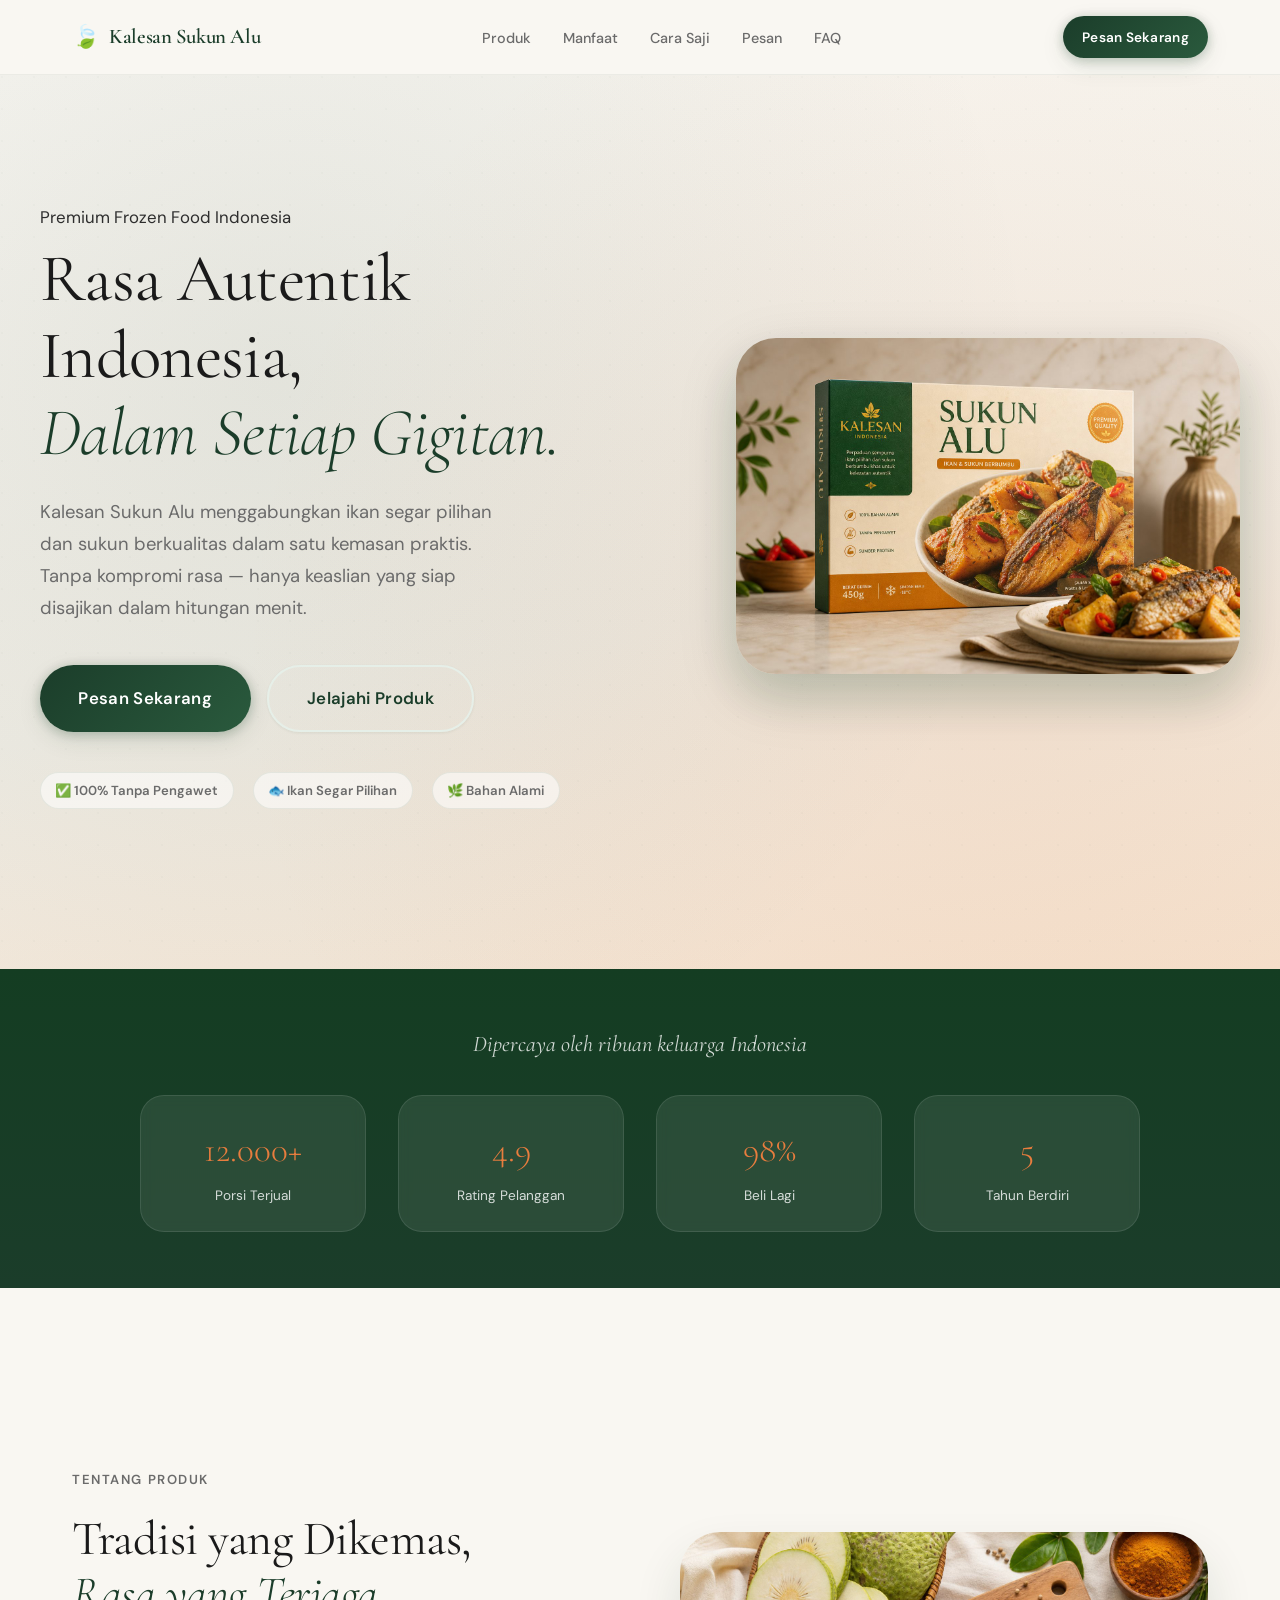
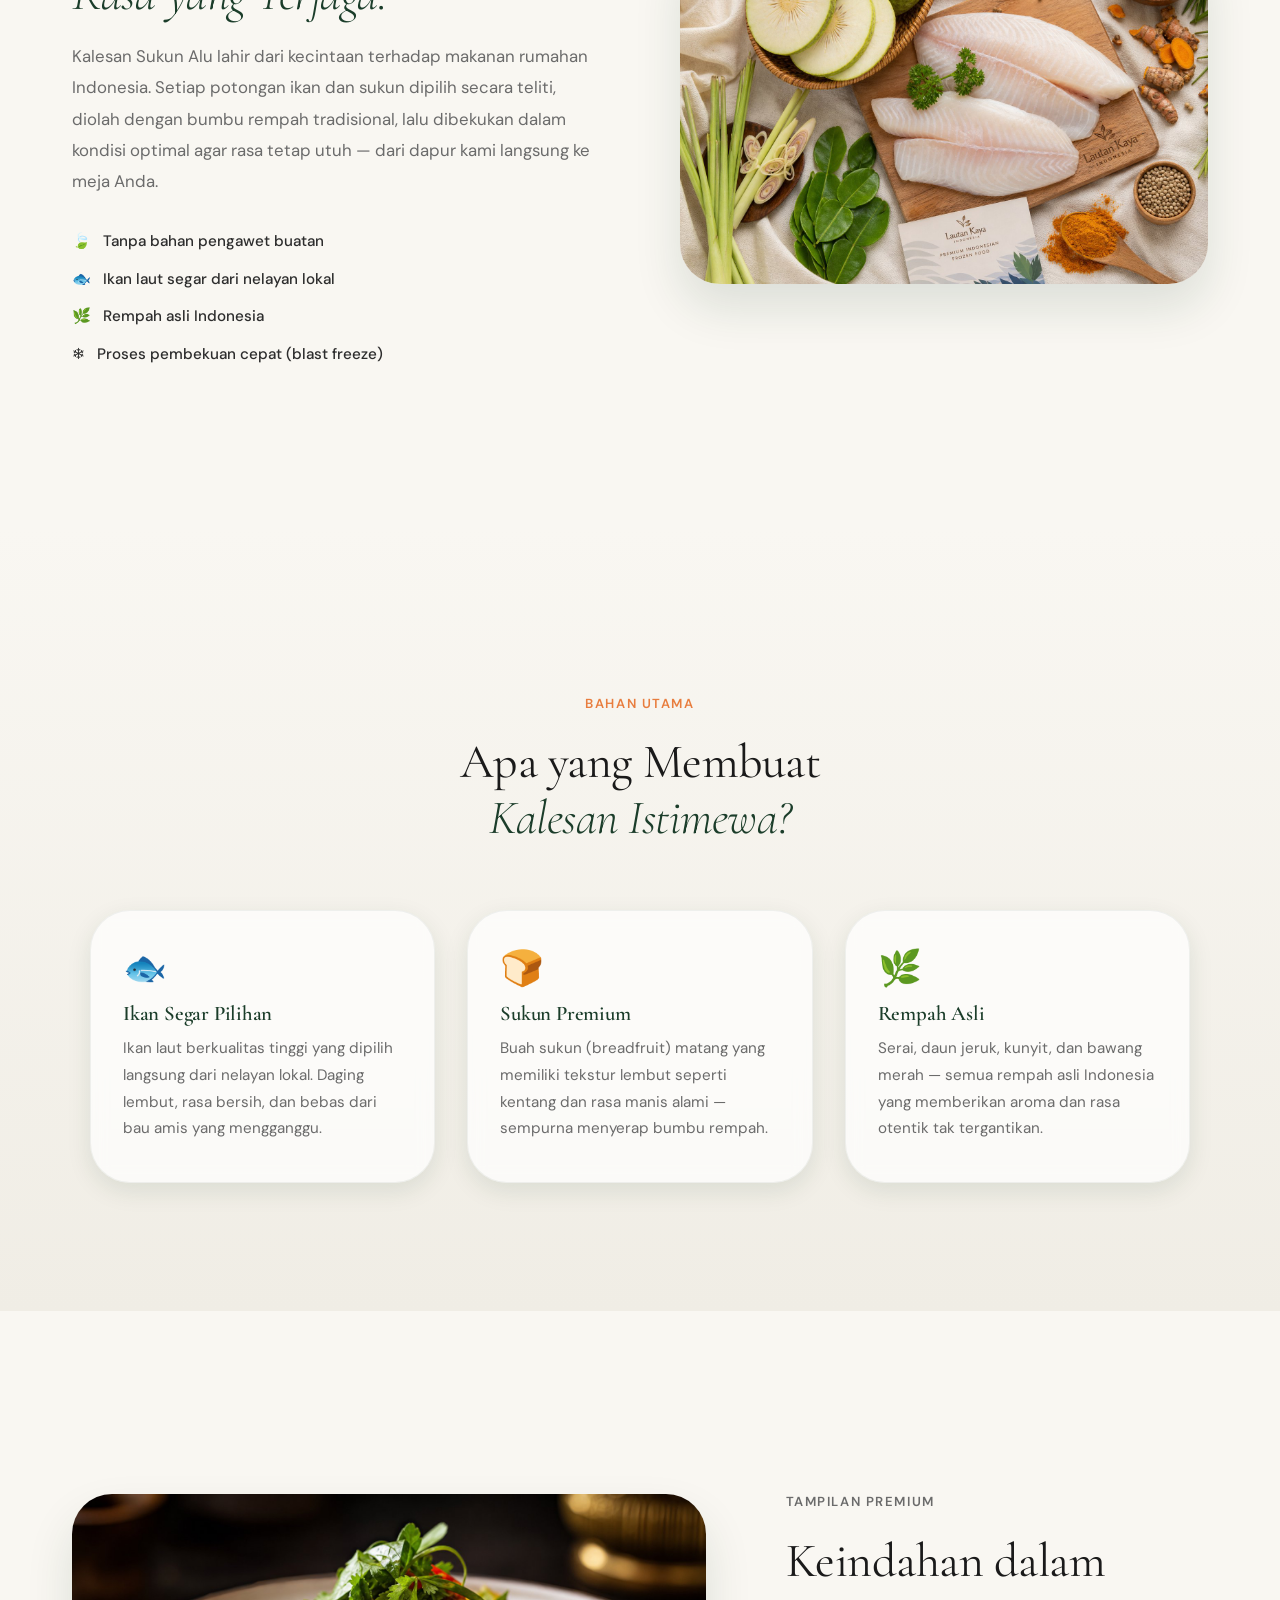
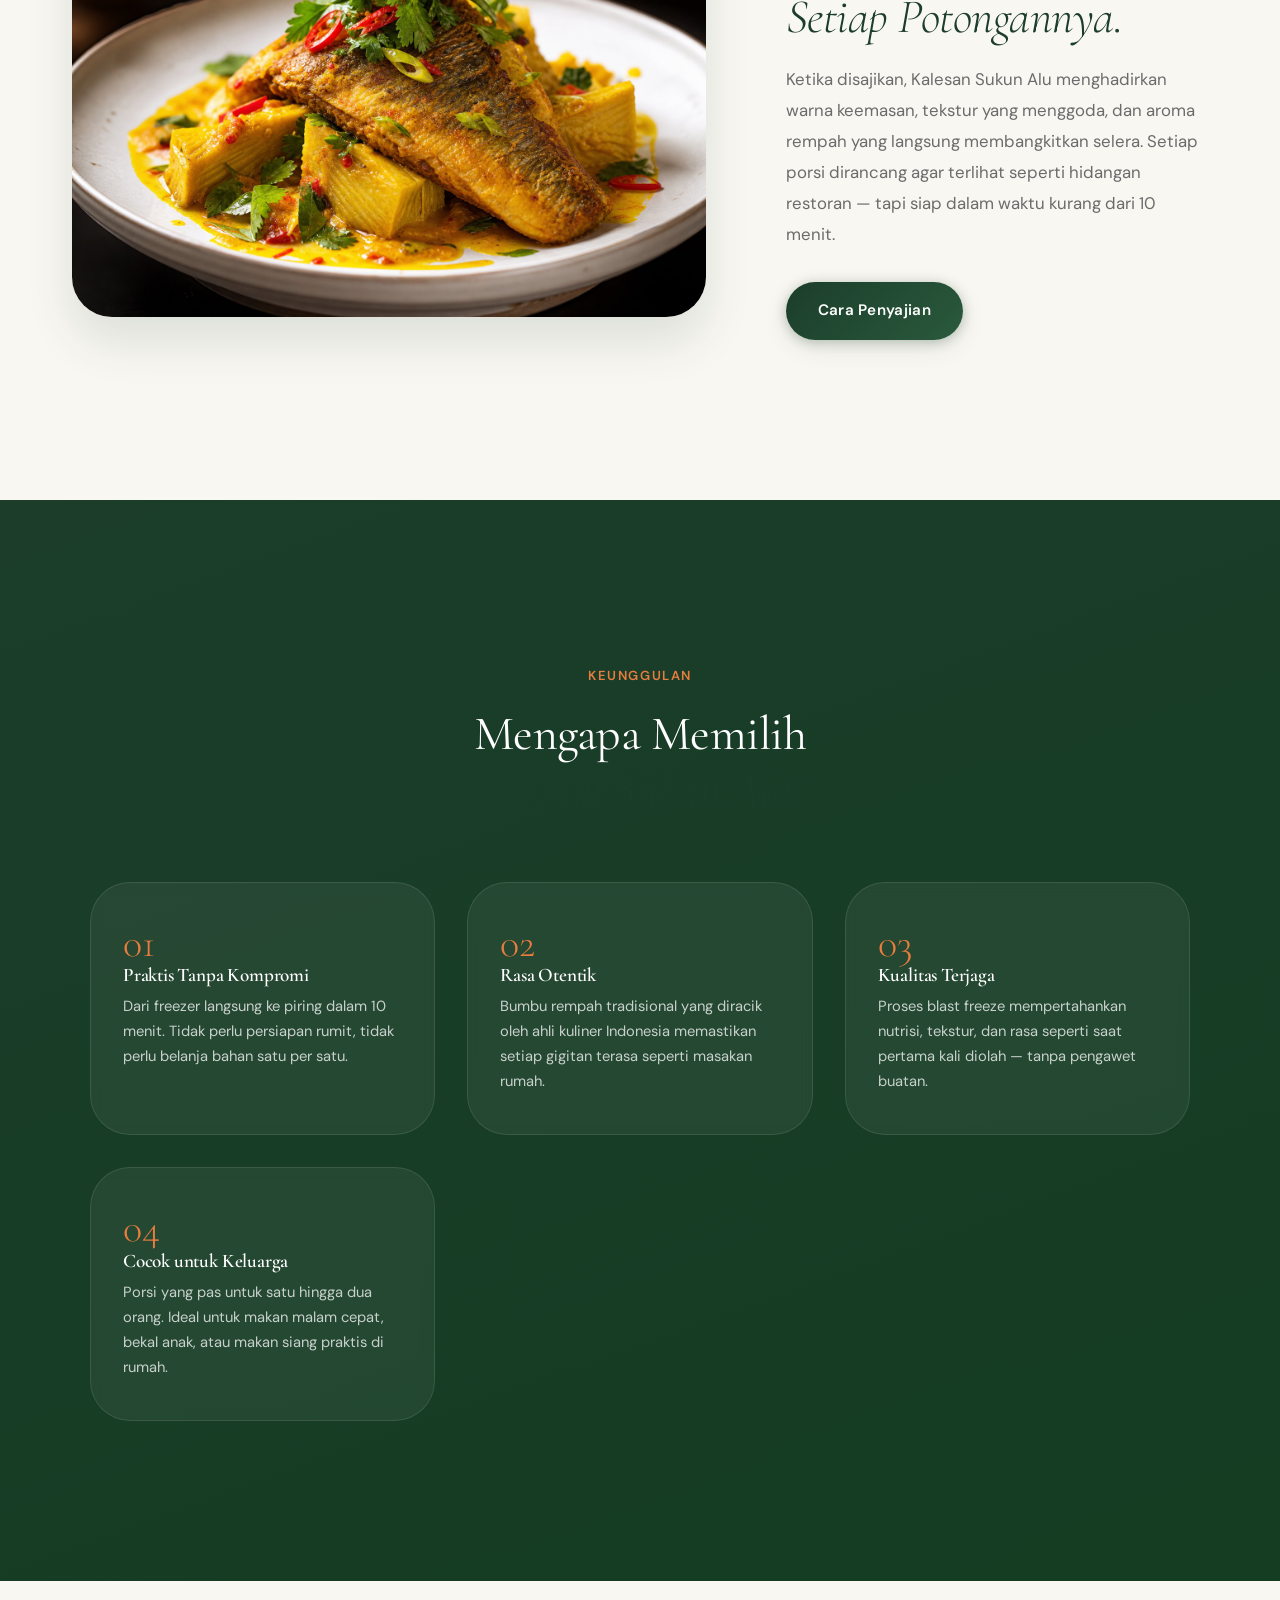
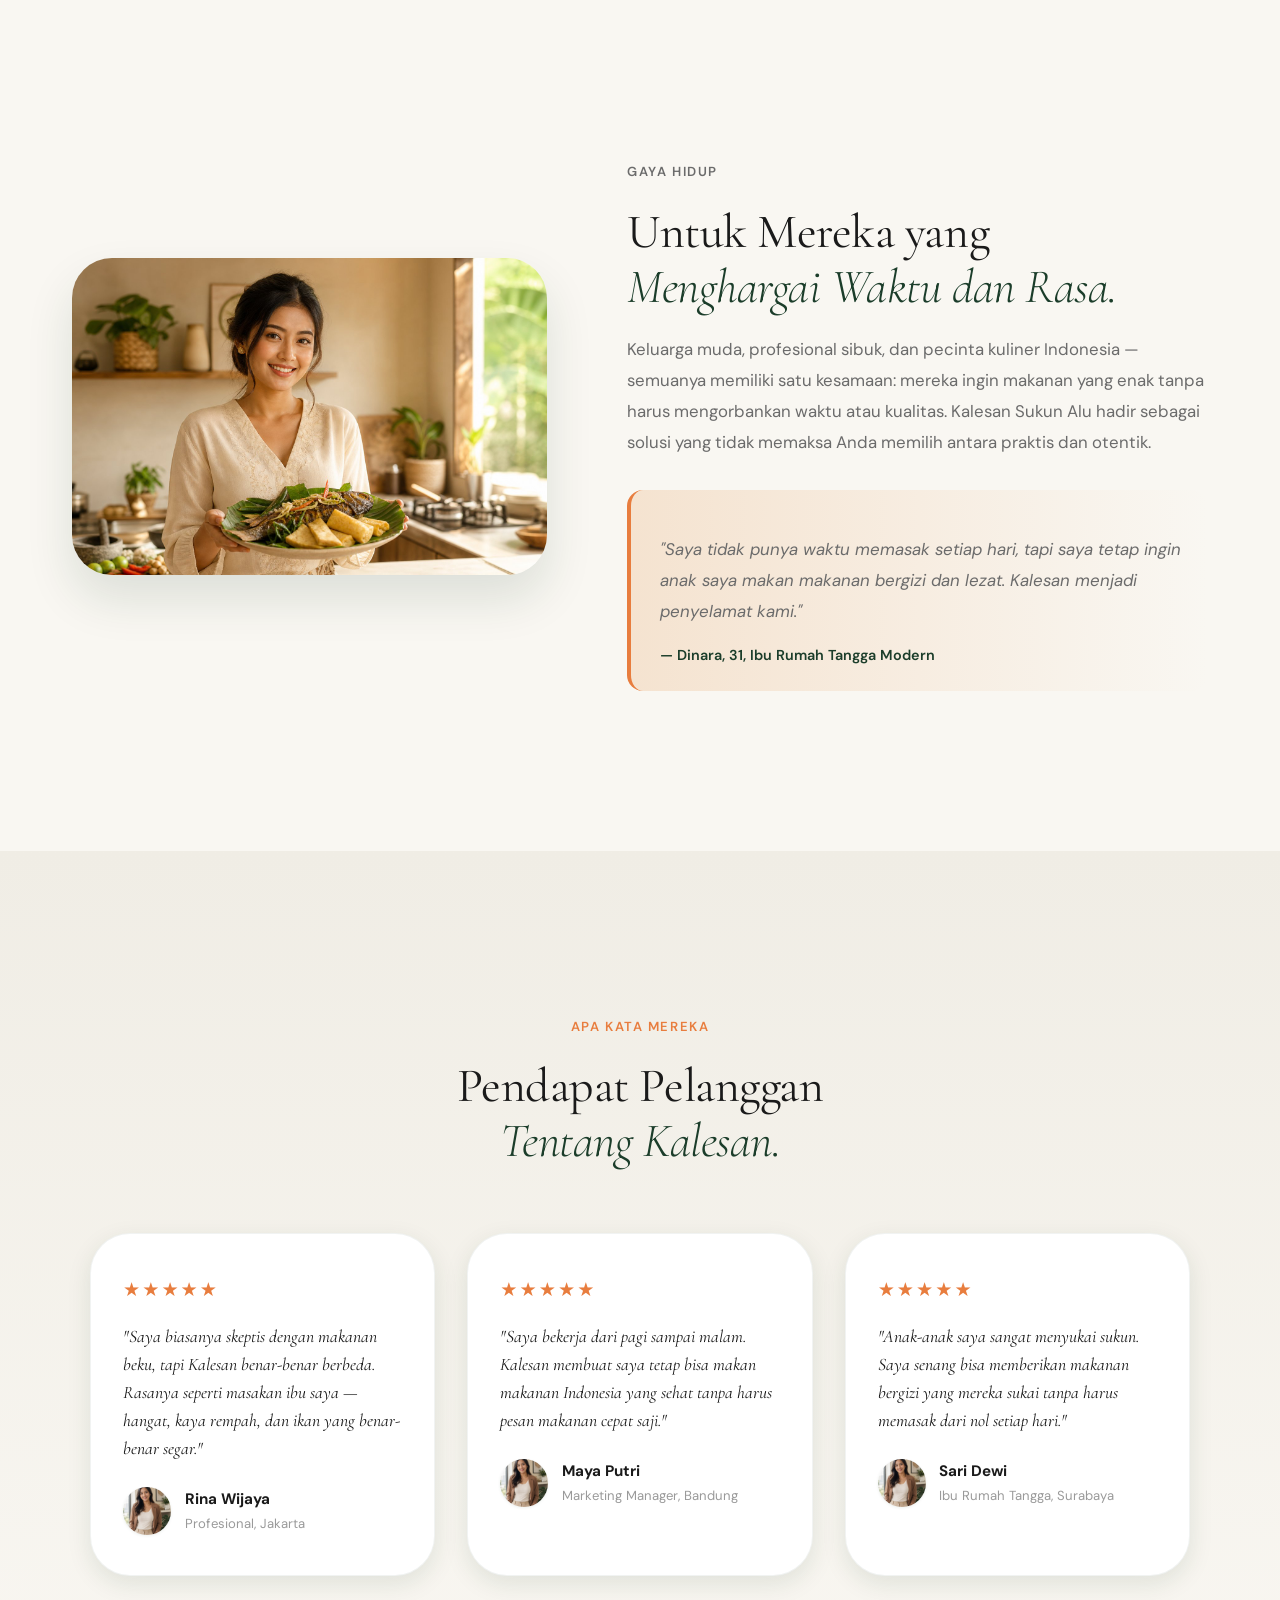
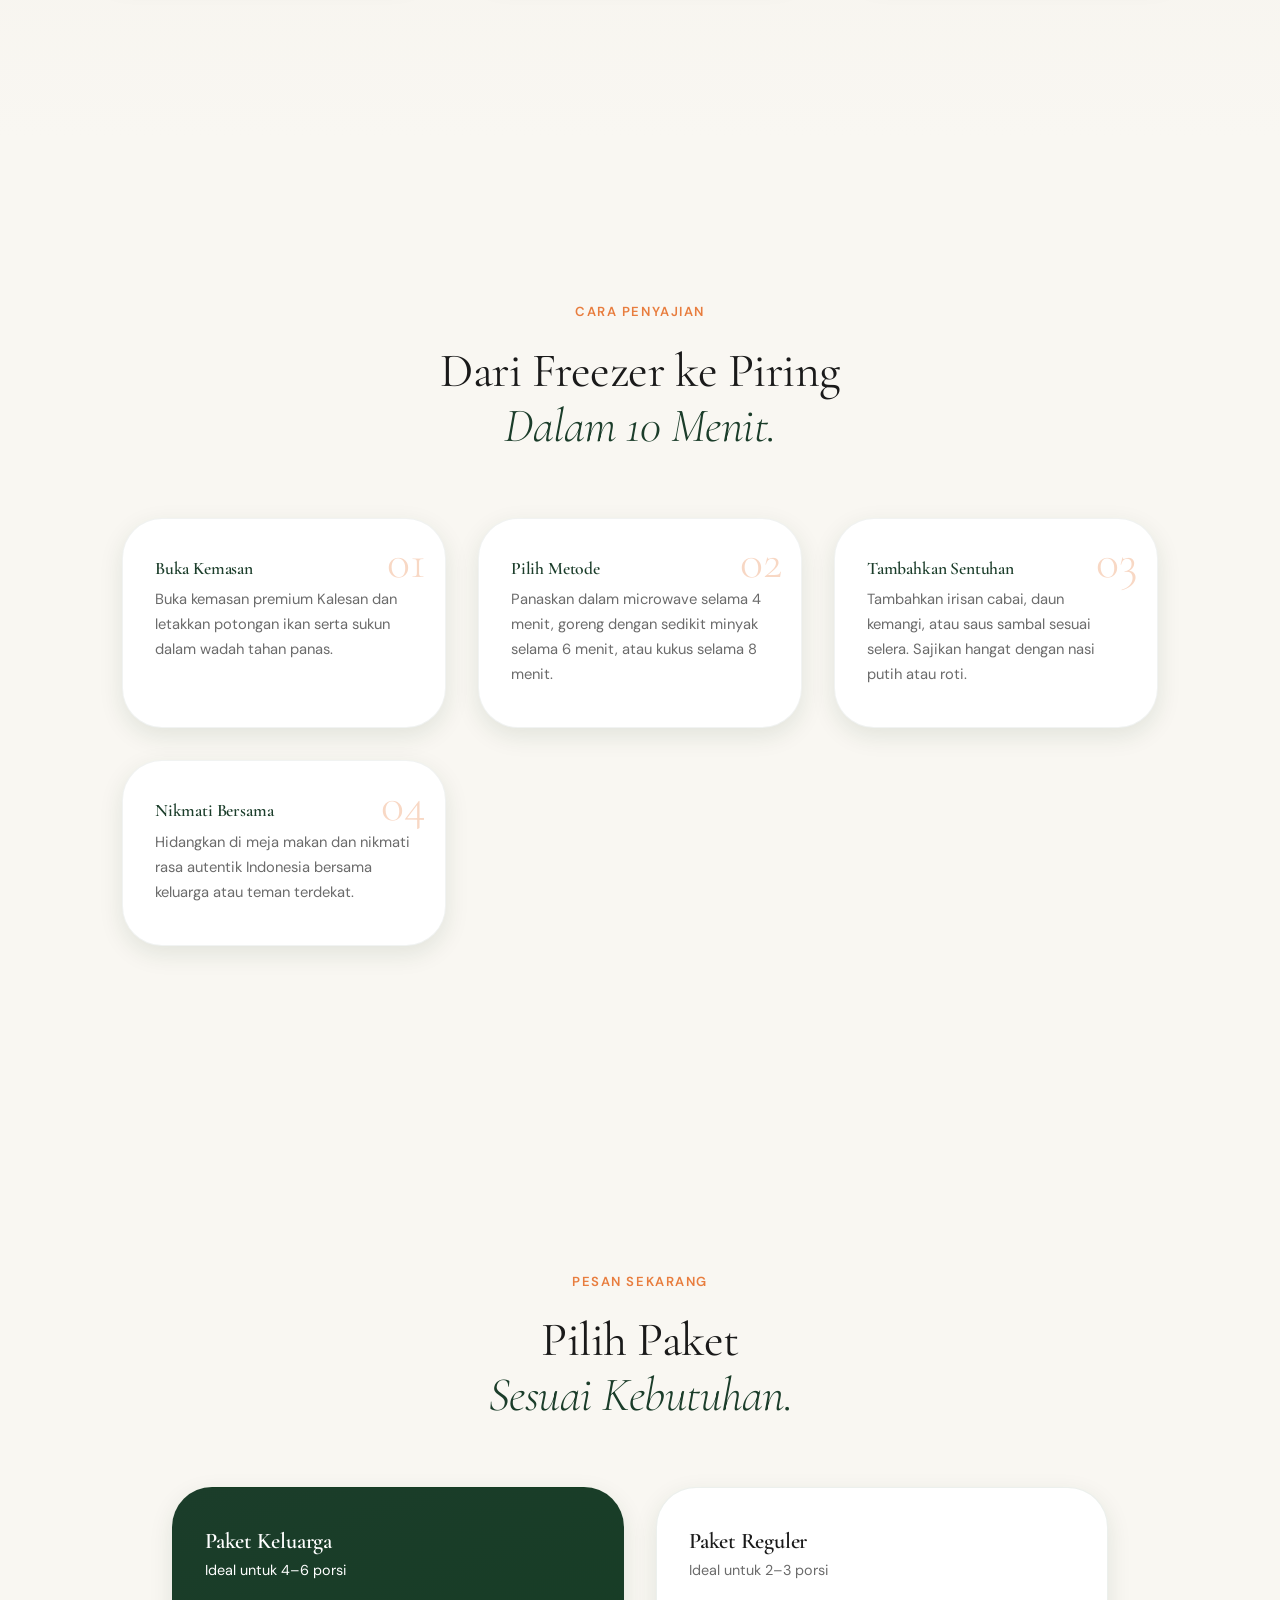
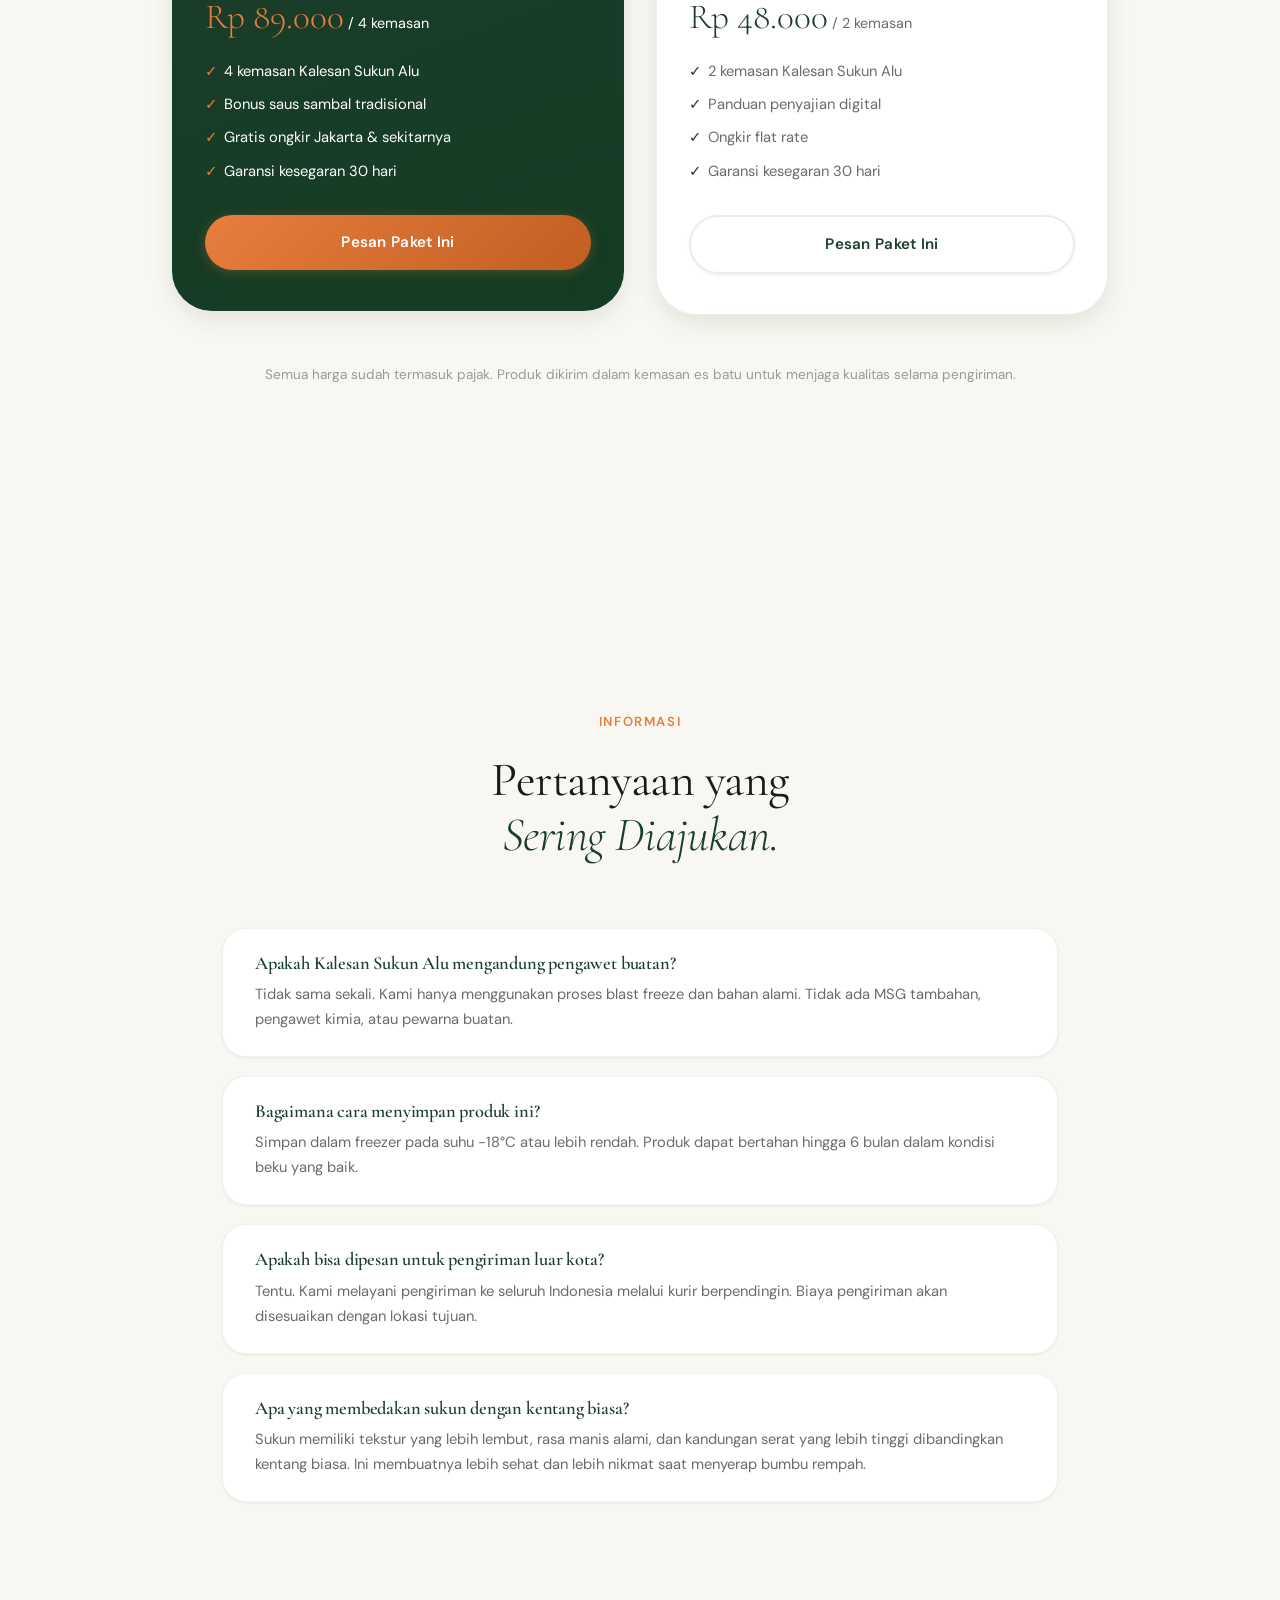
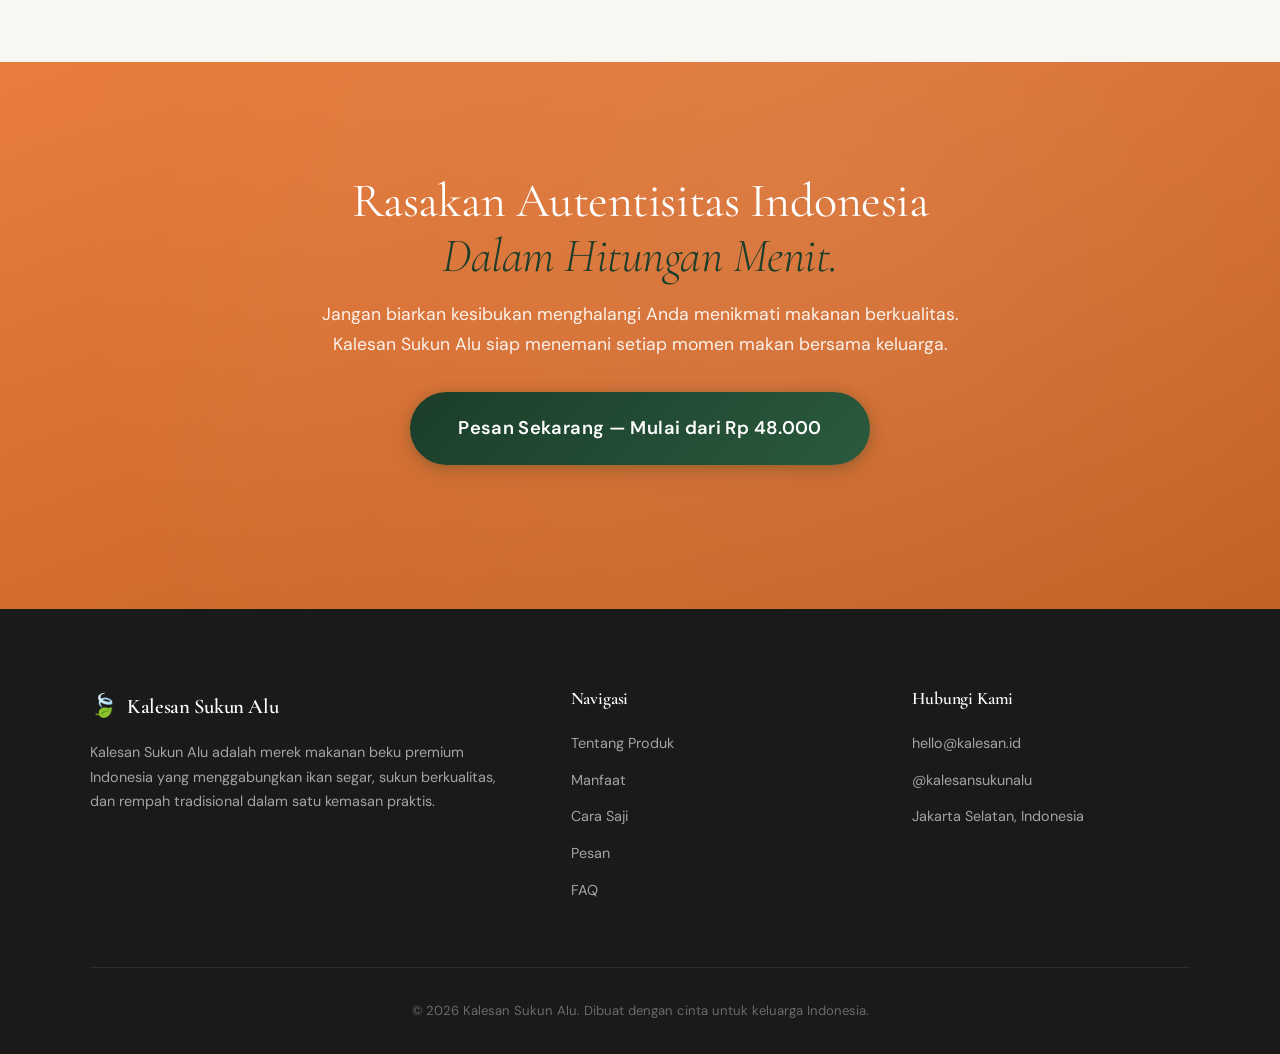
==== index.html @ abab363f "Add files via upload" ====
<!DOCTYPE html>
<html lang="id">
<head>
  <meta charset="UTF-8" />
  <meta name="viewport" content="width=device-width, initial-scale=1.0" />
  <meta name="description" content="Kalesan Sukun Alu — Premium makanan beku Indonesia dari ikan dan sukun. Rasa autentik, praktis, dan berkualitas untuk keluarga modern." />
  <meta name="keywords" content="makanan beku, ikan sukun, frozen food premium, makanan Indonesia praktis, Kalesan Sukun Alu" />

  <meta property="og:type" content="website" />
  <meta property="og:title" content="Kalesan Sukun Alu — Premium Frozen Food Indonesia" />
  <meta property="og:description" content="Nikmati rasa autentik Indonesia dalam setiap gigitan. Ikan segar dan sukun premium, praktis untuk keluarga modern." />
  <meta property="og:image" content="public/images/product-main.jpg" />
  <meta property="og:locale" content="id_ID" />

  <title>Kalesan Sukun Alu — Makanan Beku Premium Indonesia</title>

  <link rel="preconnect" href="https://fonts.googleapis.com" />
  <link rel="preconnect" href="https://fonts.gstatic.com" crossorigin />
  <link href="https://fonts.googleapis.com/css2?family=Cormorant+Garamond:ital,wght@0,300;0,400;0,600;1,400&family=DM+Sans:ital,opsz,wght@0,9..40,300;0,9..40,400;0,9..40,600;1,9..40,300&display=swap" rel="stylesheet" />

  <link rel="stylesheet" href="style.css" />
  <link rel="icon" type="image/png" href="public/images/product-main.jpg" />
</head>

<body>

  <!-- Navigation -->
  <nav class="navbar" aria-label="Navigasi utama">
    <div class="navbar-inner">
      <a href="#" class="logo" aria-label="Kalesan Sukun Alu — Beranda">
        <span class="logo-icon" aria-hidden="true">🍃</span>
        <span class="logo-text">Kalesan Sukun Alu</span>
      </a>
      <ul class="nav-links" role="menubar">
        <li role="none"><a href="#produk" role="menuitem">Produk</a></li>
        <li role="none"><a href="#manfaat" role="menuitem">Manfaat</a></li>
        <li role="none"><a href="#cara-saji" role="menuitem">Cara Saji</a></li>
        <li role="none"><a href="#harga" role="menuitem">Pesan</a></li>
        <li role="none"><a href="#faq" role="menuitem">FAQ</a></li>
      </ul>
      <a href="#harga" class="btn-primary btn-sm" aria-label="Pesan Kalesan Sukun Alu sekarang">Pesan Sekarang</a>
    </div>
  </nav>

  <main>
    <!-- Hero -->
    <section class="hero" id="beranda" aria-label="Hero">
      <div class="hero-background">
        <div class="hero-gradient" aria-hidden="true"></div>
        <div class="hero-texture" aria-hidden="true"></div>
      </div>

      <div class="hero-inner">
        <div class="hero-content">
          <p class="hero-eyebrow" aria-label="Tagline">Premium Frozen Food Indonesia</p>
          <h1 class="hero-title">Rasa Autentik Indonesia,<br><span class="title-italic">Dalam Setiap Gigitan.</span></h1>
          <p class="hero-body">Kalesan Sukun Alu menggabungkan ikan segar pilihan dan sukun berkualitas dalam satu kemasan praktis. Tanpa kompromi rasa — hanya keaslian yang siap disajikan dalam hitungan menit.</p>
          <div class="hero-cta">
            <a href="#harga" class="btn-primary btn-lg" aria-label="Pesan Kalesan Sukun Alu">Pesan Sekarang</a>
            <a href="#produk" class="btn-secondary btn-lg" aria-label="Pelajari lebih lanjut">Jelajahi Produk</a>
          </div>
          <div class="hero-badges" aria-label="Kepercayaan pelanggan">
            <span>✅ 100% Tanpa Pengawet</span>
            <span>🐟 Ikan Segar Pilihan</span>
            <span>🌿 Bahan Alami</span>
          </div>
        </div>
        <figure class="hero-visual" aria-label="Foto produk Kalesan Sukun Alu">
          <img src="public/images/product-main.jpg" alt="Kalesan Sukun Alu — produk makanan beku premium Indonesia dari ikan dan sukun dalam kemasan elegan dengan warna hijau alami dan aksen oranye" width="560" height="640" loading="eager" />
        </figure>
      </div>
    </section>

    <!-- Social Proof -->
    <section class="social-proof" aria-label="Bukti sosial dan kepercayaan">
      <div class="social-proof-inner">
        <p class="social-proof-label">Dipercaya oleh ribuan keluarga Indonesia</p>
        <div class="social-proof-stats" aria-label="Statistik kepercayaan">
          <article class="stat-card">
            <span class="stat-number">12.000+</span>
            <span class="stat-desc">Porsi Terjual</span>
          </article>
          <article class="stat-card">
            <span class="stat-number">4.9</span>
            <span class="stat-desc">Rating Pelanggan</span>
          </article>
          <article class="stat-card">
            <span class="stat-number">98%</span>
            <span class="stat-desc">Beli Lagi</span>
          </article>
          <article class="stat-card">
            <span class="stat-number">5</span>
            <span class="stat-desc">Tahun Berdiri</span>
          </article>
        </div>
      </div>
    </section>

    <!-- Product Introduction -->
    <section class="intro" id="produk" aria-label="Pengenalan produk">
      <div class="intro-inner">
        <div class="intro-content">
          <p class="section-eyebrow">Tentang Produk</p>
          <h2>Tradisi yang Dikemas, <br><span class="title-italic">Rasa yang Terjaga.</span></h2>
          <p>Kalesan Sukun Alu lahir dari kecintaan terhadap makanan rumahan Indonesia. Setiap potongan ikan dan sukun dipilih secara teliti, diolah dengan bumbu rempah tradisional, lalu dibekukan dalam kondisi optimal agar rasa tetap utuh — dari dapur kami langsung ke meja Anda.</p>
          <ul class="intro-highlights" aria-label="Keunggulan utama">
            <li><span aria-hidden="true">🍃</span> Tanpa bahan pengawet buatan</li>
            <li><span aria-hidden="true">🐟</span> Ikan laut segar dari nelayan lokal</li>
            <li><span aria-hidden="true">🌿</span> Rempah asli Indonesia</li>
            <li><span aria-hidden="true">❄️</span> Proses pembekuan cepat (blast freeze)</li>
          </ul>
        </div>
        <figure class="intro-visual" aria-label="Foto bahan-bahan segar untuk Kalesan Sukun Alu">
          <img src="public/images/ingredients.jpg" alt="Bahan-bahan segar premium: potongan ikan putih, irisan sukun, rempah hijau seperti serai dan daun jeruk, serta bumbu kuning di atas kain linen hangat" width="640" height="480" loading="lazy" />
        </figure>
      </div>
    </section>

    <!-- Features -->
    <section class="features" aria-label="Fitur dan bahan utama">
      <div class="features-inner">
        <p class="section-eyebrow">Bahan Utama</p>
        <h2>Apa yang Membuat <br><span class="title-italic">Kalesan Istimewa?</span></h2>
        <div class="feature-cards">
          <article class="feature-card">
            <div class="feature-icon" aria-hidden="true">🐟</div>
            <h3>Ikan Segar Pilihan</h3>
            <p>Ikan laut berkualitas tinggi yang dipilih langsung dari nelayan lokal. Daging lembut, rasa bersih, dan bebas dari bau amis yang mengganggu.</p>
          </article>
          <article class="feature-card">
            <div class="feature-icon" aria-hidden="true">🍞</div>
            <h3>Sukun Premium</h3>
            <p>Buah sukun (breadfruit) matang yang memiliki tekstur lembut seperti kentang dan rasa manis alami — sempurna menyerap bumbu rempah.</p>
          </article>
          <article class="feature-card">
            <div class="feature-icon" aria-hidden="true">🌿</div>
            <h3>Rempah Asli</h3>
            <p>Serai, daun jeruk, kunyit, dan bawang merah — semua rempah asli Indonesia yang memberikan aroma dan rasa otentik tak tergantikan.</p>
          </article>
        </div>
      </div>
    </section>

    <!-- Product Showcase -->
    <section class="showcase" aria-label="Tampilan produk premium">
      <div class="showcase-inner">
        <figure class="showcase-visual" aria-label="Foto close-up hidangan Kalesan Sukun Alu">
          <img src="public/images/dish-closeup.jpg" alt="Close-up hidangan Kalesan Sukun Alu: potongan ikan goreng keemasan dengan sukun lembut, hiasan daun hijau, irisan cabai merah, dan saus bumbu kuning di atas piring keramik putih" width="700" height="500" loading="lazy" />
        </figure>
        <div class="showcase-content">
          <p class="section-eyebrow">Tampilan Premium</p>
          <h2>Keindahan dalam <br><span class="title-italic">Setiap Potongannya.</span></h2>
          <p>Ketika disajikan, Kalesan Sukun Alu menghadirkan warna keemasan, tekstur yang menggoda, dan aroma rempah yang langsung membangkitkan selera. Setiap porsi dirancang agar terlihat seperti hidangan restoran — tapi siap dalam waktu kurang dari 10 menit.</p>
          <a href="#cara-saji" class="btn-primary btn-md" aria-label="Lihat cara penyajian">Cara Penyajian</a>
        </div>
      </div>
    </section>

    <!-- Benefits -->
    <section class="benefits" id="manfaat" aria-label="Manfaat memilih Kalesan Sukun Alu">
      <div class="benefits-inner">
        <p class="section-eyebrow">Keunggulan</p>
        <h2>Mengapa Memilih <br><span class="title-italic">Kalesan Sukun Alu?</span></h2>
        <div class="benefit-grid">
          <article class="benefit-item">
            <span class="benefit-number" aria-hidden="true">01</span>
            <h3>Praktis Tanpa Kompromi</h3>
            <p>Dari freezer langsung ke piring dalam 10 menit. Tidak perlu persiapan rumit, tidak perlu belanja bahan satu per satu.</p>
          </article>
          <article class="benefit-item">
            <span class="benefit-number" aria-hidden="true">02</span>
            <h3>Rasa Otentik</h3>
            <p>Bumbu rempah tradisional yang diracik oleh ahli kuliner Indonesia memastikan setiap gigitan terasa seperti masakan rumah.</p>
          </article>
          <article class="benefit-item">
            <span class="benefit-number" aria-hidden="true">03</span>
            <h3>Kualitas Terjaga</h3>
            <p>Proses blast freeze mempertahankan nutrisi, tekstur, dan rasa seperti saat pertama kali diolah — tanpa pengawet buatan.</p>
          </article>
          <article class="benefit-item">
            <span class="benefit-number" aria-hidden="true">04</span>
            <h3>Cocok untuk Keluarga</h3>
            <p>Porsi yang pas untuk satu hingga dua orang. Ideal untuk makan malam cepat, bekal anak, atau makan siang praktis di rumah.</p>
          </article>
        </div>
      </div>
    </section>

    <!-- Lifestyle -->
    <section class="lifestyle" aria-label="Gaya hidup dengan Kalesan Sukun Alu">
      <div class="lifestyle-inner">
        <figure class="lifestyle-visual" aria-label="Wanita muda Indonesia menikmati Kalesan Sukun Alu di rumah modern">
          <img src="public/images/lifestyle.jpg" alt="Wanita muda Indonesia tersenyum hangat menikmati hidangan Kalesan Sukun Alu di meja makan modern dengan pencahayaan emas alami" width="640" height="720" loading="lazy" />
        </figure>
        <div class="lifestyle-content">
          <p class="section-eyebrow">Gaya Hidup</p>
          <h2>Untuk Mereka yang <br><span class="title-italic">Menghargai Waktu dan Rasa.</span></h2>
          <p>Keluarga muda, profesional sibuk, dan pecinta kuliner Indonesia — semuanya memiliki satu kesamaan: mereka ingin makanan yang enak tanpa harus mengorbankan waktu atau kualitas. Kalesan Sukun Alu hadir sebagai solusi yang tidak memaksa Anda memilih antara praktis dan otentik.</p>
          <blockquote class="lifestyle-quote" aria-label="Kutipan gaya hidup">
            <p>"Saya tidak punya waktu memasak setiap hari, tapi saya tetap ingin anak saya makan makanan bergizi dan lezat. Kalesan menjadi penyelamat kami."</p>
            <cite>— Dinara, 31, Ibu Rumah Tangga Modern</cite>
          </blockquote>
        </div>
      </div>
    </section>

    <!-- Testimonials -->
    <section class="testimonials" aria-label="Testimoni pelanggan">
      <div class="testimonials-inner">
        <p class="section-eyebrow">Apa Kata Mereka</p>
        <h2>Pendapat Pelanggan <br><span class="title-italic">Tentang Kalesan.</span></h2>
        <div class="testimonial-cards">
          <blockquote class="testimonial-card">
            <div class="testimonial-stars" aria-label="Rating 5 bintang">★★★★★</div>
            <p>"Saya biasanya skeptis dengan makanan beku, tapi Kalesan benar-benar berbeda. Rasanya seperti masakan ibu saya — hangat, kaya rempah, dan ikan yang benar-benar segar."</p>
            <footer>
              <img src="public/images/testimonial-person.jpg" alt="Foto Rina, pelanggan Kalesan Sukun Alu" width="56" height="56" loading="lazy" />
              <div>
                <cite>Rina Wijaya</cite>
                <span>Profesional, Jakarta</span>
              </div>
            </footer>
          </blockquote>

          <blockquote class="testimonial-card">
            <div class="testimonial-stars" aria-label="Rating 5 bintang">★★★★★</div>
            <p>"Saya bekerja dari pagi sampai malam. Kalesan membuat saya tetap bisa makan makanan Indonesia yang sehat tanpa harus pesan makanan cepat saji."</p>
            <footer>
              <img src="public/images/testimonial-person.jpg" alt="Foto Maya, pelanggan Kalesan Sukun Alu" width="56" height="56" loading="lazy" />
              <div>
                <cite>Maya Putri</cite>
                <span>Marketing Manager, Bandung</span>
              </div>
            </footer>
          </blockquote>

          <blockquote class="testimonial-card">
            <div class="testimonial-stars" aria-label="Rating 5 bintang">★★★★★</div>
            <p>"Anak-anak saya sangat menyukai sukun. Saya senang bisa memberikan makanan bergizi yang mereka sukai tanpa harus memasak dari nol setiap hari."</p>
            <footer>
              <img src="public/images/testimonial-person.jpg" alt="Foto Sari, pelanggan Kalesan Sukun Alu" width="56" height="56" loading="lazy" />
              <div>
                <cite>Sari Dewi</cite>
                <span>Ibu Rumah Tangga, Surabaya</span>
              </div>
            </footer>
          </blockquote>
        </div>
      </div>
    </section>

    <!-- How to Prepare -->
    <section class="how-to" id="cara-saji" aria-label="Cara penyajian">
      <div class="how-to-inner">
        <p class="section-eyebrow">Cara Penyajian</p>
        <h2>Dari Freezer ke Piring <br><span class="title-italic">Dalam 10 Menit.</span></h2>
        <div class="steps">
          <article class="step-card">
            <span class="step-number">01</span>
            <h3>Buka Kemasan</h3>
            <p>Buka kemasan premium Kalesan dan letakkan potongan ikan serta sukun dalam wadah tahan panas.</p>
          </article>
          <article class="step-card">
            <span class="step-number">02</span>
            <h3>Pilih Metode</h3>
            <p>Panaskan dalam microwave selama 4 menit, goreng dengan sedikit minyak selama 6 menit, atau kukus selama 8 menit.</p>
          </article>
          <article class="step-card">
            <span class="step-number">03</span>
            <h3>Tambahkan Sentuhan</h3>
            <p>Tambahkan irisan cabai, daun kemangi, atau saus sambal sesuai selera. Sajikan hangat dengan nasi putih atau roti.</p>
          </article>
          <article class="step-card">
            <span class="step-number">04</span>
            <h3>Nikmati Bersama</h3>
            <p>Hidangkan di meja makan dan nikmati rasa autentik Indonesia bersama keluarga atau teman terdekat.</p>
          </article>
        </div>
      </div>
    </section>

    <!-- Pricing / Order -->
    <section class="pricing" id="harga" aria-label="Harga dan pemesanan">
      <div class="pricing-inner">
        <p class="section-eyebrow">Pesan Sekarang</p>
        <h2>Pilih Paket <br><span class="title-italic">Sesuai Kebutuhan.</span></h2>
        <div class="pricing-cards">
          <article class="pricing-card featured">
            <h3>Paket Keluarga</h3>
            <p class="pricing-desc">Ideal untuk 4–6 porsi</p>
            <div class="pricing-value">
              <span class="price">Rp 89.000</span>
              <span class="period">/ 4 kemasan</span>
            </div>
            <ul class="pricing-features" aria-label="Fitur paket keluarga">
              <li>4 kemasan Kalesan Sukun Alu</li>
              <li>Bonus saus sambal tradisional</li>
              <li>Gratis ongkir Jakarta & sekitarnya</li>
              <li>Garansi kesegaran 30 hari</li>
            </ul>
            <a href="#" class="btn-primary btn-full" aria-label="Pesan Paket Keluarga">Pesan Paket Ini</a>
          </article>

          <article class="pricing-card">
            <h3>Paket Reguler</h3>
            <p class="pricing-desc">Ideal untuk 2–3 porsi</p>
            <div class="pricing-value">
              <span class="price">Rp 48.000</span>
              <span class="period">/ 2 kemasan</span>
            </div>
            <ul class="pricing-features" aria-label="Fitur paket reguler">
              <li>2 kemasan Kalesan Sukun Alu</li>
              <li>Panduan penyajian digital</li>
              <li>Ongkir flat rate</li>
              <li>Garansi kesegaran 30 hari</li>
            </ul>
            <a href="#" class="btn-secondary btn-full" aria-label="Pesan Paket Reguler">Pesan Paket Ini</a>
          </article>
        </div>
        <p class="pricing-note">Semua harga sudah termasuk pajak. Produk dikirim dalam kemasan es batu untuk menjaga kualitas selama pengiriman.</p>
      </div>
    </section>

    <!-- FAQ -->
    <section class="faq" id="faq" aria-label="Pertanyaan yang sering diajukan">
      <div class="faq-inner">
        <p class="section-eyebrow">Informasi</p>
        <h2>Pertanyaan yang <br><span class="title-italic">Sering Diajukan.</span></h2>
        <div class="faq-list">
          <article class="faq-item">
            <h3>Apakah Kalesan Sukun Alu mengandung pengawet buatan?</h3>
            <p>Tidak sama sekali. Kami hanya menggunakan proses blast freeze dan bahan alami. Tidak ada MSG tambahan, pengawet kimia, atau pewarna buatan.</p>
          </article>
          <article class="faq-item">
            <h3>Bagaimana cara menyimpan produk ini?</h3>
            <p>Simpan dalam freezer pada suhu -18°C atau lebih rendah. Produk dapat bertahan hingga 6 bulan dalam kondisi beku yang baik.</p>
          </article>
          <article class="faq-item">
            <h3>Apakah bisa dipesan untuk pengiriman luar kota?</h3>
            <p>Tentu. Kami melayani pengiriman ke seluruh Indonesia melalui kurir berpendingin. Biaya pengiriman akan disesuaikan dengan lokasi tujuan.</p>
          </article>
          <article class="faq-item">
            <h3>Apa yang membedakan sukun dengan kentang biasa?</h3>
            <p>Sukun memiliki tekstur yang lebih lembut, rasa manis alami, dan kandungan serat yang lebih tinggi dibandingkan kentang biasa. Ini membuatnya lebih sehat dan lebih nikmat saat menyerap bumbu rempah.</p>
          </article>
        </div>
      </div>
    </section>

    <!-- Final CTA -->
    <section class="final-cta" aria-label="Ajakan akhir">
      <div class="final-cta-inner">
        <h2>Rasakan Autentisitas Indonesia <br><span class="title-italic">Dalam Hitungan Menit.</span></h2>
        <p>Jangan biarkan kesibukan menghalangi Anda menikmati makanan berkualitas. Kalesan Sukun Alu siap menemani setiap momen makan bersama keluarga.</p>
        <a href="#harga" class="btn-primary btn-xl" aria-label="Pesan Kalesan Sukun Alu sekarang">Pesan Sekarang — Mulai dari Rp 48.000</a>
      </div>
    </section>
  </main>

  <!-- Footer -->
  <footer class="site-footer" aria-label="Informasi perusahaan dan kontak">
    <div class="footer-inner">
      <div class="footer-brand">
        <a href="#" class="logo" aria-label="Kalesan Sukun Alu — Beranda">
          <span class="logo-icon" aria-hidden="true">🍃</span>
          <span class="logo-text">Kalesan Sukun Alu</span>
        </a>
        <p>Kalesan Sukun Alu adalah merek makanan beku premium Indonesia yang menggabungkan ikan segar, sukun berkualitas, dan rempah tradisional dalam satu kemasan praktis.</p>
      </div>
      <nav class="footer-nav" aria-label="Navigasi footer">
        <h3>Navigasi</h3>
        <ul>
          <li><a href="#produk">Tentang Produk</a></li>
          <li><a href="#manfaat">Manfaat</a></li>
          <li><a href="#cara-saji">Cara Saji</a></li>
          <li><a href="#harga">Pesan</a></li>
          <li><a href="#faq">FAQ</a></li>
        </ul>
      </nav>
      <nav class="footer-contact" aria-label="Kontak">
        <h3>Hubungi Kami</h3>
        <ul>
          <li><a href="#" aria-label="Email Kalesan">hello@kalesan.id</a></li>
          <li><a href="#" aria-label="Instagram Kalesan">@kalesansukunalu</a></li>
          <li><span>Jakarta Selatan, Indonesia</span></li>
        </ul>
      </nav>
    </div>
    <div class="footer-bottom">
      <p>© 2026 Kalesan Sukun Alu. Dibuat dengan cinta untuk keluarga Indonesia.</p>
    </div>
  </footer>

</body>
</html>
---- style.css ----
/* ============================================================
   Kalesan Sukun Alu — Premium Frozen Food Landing Page
   Pure CSS3 — No JavaScript, No Frameworks
   ============================================================ */

/* ---------- CSS Variables ---------- */
:root {
  /* Palette */
  --color-cream: #F9F7F2;
  --color-cream-deep: #F0EDE5;
  --color-green-deep: #143D22;
  --color-green: #1B3D2A;
  --color-green-bright: #2A5A3D;
  --color-green-soft: #E6EFE8;
  --color-orange: #E87D3E;
  --color-orange-soft: #F5E3D0;
  --color-orange-deep: #C25E22;
  --color-dark: #1A1A1A;
  --color-dark-soft: #2D2D2D;
  --color-text: #2D2D2D;
  --color-text-muted: #6B6B6B;
  --color-text-subtle: #9A9A9A;

  /* Typography */
  --font-display: 'Cormorant Garamond', Georgia, serif;
  --font-body: 'DM Sans', system-ui, sans-serif;

  --fs-xxl: clamp(2.8rem, 6.5vw, 4.2rem);
  --fs-xl: clamp(2rem, 4.5vw, 3rem);
  --fs-lg: clamp(1.3rem, 2.5vw, 1.6rem);
  --fs-md: 1.05rem;
  --fs-sm: 0.92rem;
  --fs-xs: 0.82rem;

  /* Spacing */
  --space-xs: 0.5rem;
  --space-sm: 1rem;
  --space-md: 2rem;
  --space-lg: 3.5rem;
  --space-xl: 6rem;
  --space-xxl: 10rem;

  /* Radius */
  --radius-sm: 0.5rem;
  --radius-md: 1rem;
  --radius-lg: 1.5rem;
  --radius-xl: 2.5rem;

  /* Shadows / Glass */
  --shadow-sm: 0 1px 3px rgba(20, 61, 34, 0.08);
  --shadow-md: 0 8px 24px rgba(20, 61, 34, 0.10);
  --shadow-lg: 0 24px 48px rgba(20, 61, 34, 0.12);
  --shadow-glow: 0 0 40px rgba(232, 125, 62, 0.18);

  /* Transitions */
  --trans-fast: 0.18s ease;
  --trans-medium: 0.35s ease;
  --trans-slow: 0.6s ease;
}

/* ---------- Reset & Base ---------- */
*, *::before, *::after {
  margin: 0;
  padding: 0;
  box-sizing: border-box;
}

html {
  scroll-behavior: smooth;
  -webkit-font-smoothing: antialiased;
  -moz-osx-font-smoothing: grayscale;
  text-rendering: optimizeLegibility;
}

@media (prefers-reduced-motion: reduce) {
  html {
    scroll-behavior: auto;
  }
  *, *::before, *::after {
    animation-duration: 0.01ms !important;
    animation-iteration-count: 1 !important;
    transition-duration: 0.01ms !important;
  }
}

body {
  font-family: var(--font-body);
  font-size: var(--fs-md);
  line-height: 1.7;
  color: var(--color-text);
  background-color: var(--color-cream);
  overflow-x: hidden;
}

img {
  display: block;
  max-width: 100%;
  height: auto;
  border-radius: var(--radius-md);
}

a {
  color: inherit;
  text-decoration: none;
  transition: color var(--trans-fast);
}

ul {
  list-style: none;
}

/* ---------- Typography ---------- */
h1, h2, h3 {
  font-family: var(--font-display);
  font-weight: 400;
  line-height: 1.15;
  letter-spacing: -0.01em;
  color: var(--color-dark);
}

h1 { font-size: var(--fs-xxl); }
h2 { font-size: var(--fs-xl); }
h3 { font-size: 1.35rem; font-weight: 600; }

.section-eyebrow {
  display: inline-block;
  font-family: var(--font-body);
  font-size: var(--fs-xs);
  font-weight: 600;
  letter-spacing: 0.12em;
  text-transform: uppercase;
  color: var(--color-orange);
  margin-bottom: var(--space-sm);
}

.title-italic {
  font-style: italic;
  font-weight: 300;
  color: var(--color-green);
}

/* ---------- Buttons ---------- */
.btn-primary,
.btn-secondary,
.btn-full {
  display: inline-flex;
  align-items: center;
  justify-content: center;
  gap: 0.5rem;
  font-family: var(--font-body);
  font-weight: 600;
  font-size: 0.95rem;
  letter-spacing: 0.02em;
  padding: 0.9rem 1.8rem;
  border-radius: var(--radius-xl);
  border: none;
  cursor: pointer;
  transition: all var(--trans-medium);
  position: relative;
  overflow: hidden;
  text-align: center;
}

.btn-primary {
  background: linear-gradient(135deg, var(--color-green) 0%, var(--color-green-bright) 100%);
  color: #fff;
  box-shadow: var(--shadow-md), 0 2px 12px rgba(20, 61, 34, 0.25);
}

.btn-primary:hover,
.btn-primary:focus-visible {
  background: linear-gradient(135deg, var(--color-green-bright) 0%, var(--color-green) 100%);
  transform: translateY(-2px);
  box-shadow: var(--shadow-lg), 0 4px 20px rgba(20, 61, 34, 0.35);
}

.btn-secondary {
  background: transparent;
  color: var(--color-green);
  border: 2px solid var(--color-green-soft);
  box-shadow: var(--shadow-sm);
}

.btn-secondary:hover,
.btn-secondary:focus-visible {
  background: var(--color-green-soft);
  border-color: var(--color-green);
  transform: translateY(-2px);
  box-shadow: var(--shadow-md);
}

.btn-sm { padding: 0.6rem 1.2rem; font-size: 0.85rem; border-radius: var(--radius-lg); }
.btn-md { padding: 1rem 2rem; }
.btn-lg { padding: 1.1rem 2.4rem; font-size: 1.05rem; }
.btn-xl { padding: 1.3rem 3rem; font-size: 1.15rem; }
.btn-full { width: 100%; }

/* ---------- Navbar ---------- */
.navbar {
  position: sticky;
  top: 0;
  z-index: 100;
  backdrop-filter: blur(14px) saturate(120%);
  -webkit-backdrop-filter: blur(14px) saturate(120%);
  background: rgba(249, 247, 242, 0.82);
  border-bottom: 1px solid rgba(20, 61, 34, 0.06);
}

.navbar-inner {
  max-width: 1200px;
  margin: 0 auto;
  padding: 1rem 2rem;
  display: flex;
  align-items: center;
  justify-content: space-between;
  gap: 1rem;
}

.logo {
  display: inline-flex;
  align-items: center;
  gap: 0.6rem;
  font-family: var(--font-display);
  font-size: 1.3rem;
  font-weight: 600;
  color: var(--color-green);
  letter-spacing: -0.02em;
}

.logo-icon {
  font-size: 1.4rem;
  line-height: 1;
}

.nav-links {
  display: flex;
  gap: 2rem;
  align-items: center;
}

.nav-links a {
  font-size: 0.9rem;
  font-weight: 500;
  color: var(--color-text-muted);
  position: relative;
}

.nav-links a::after {
  content: '';
  position: absolute;
  bottom: -4px;
  left: 0;
  width: 0;
  height: 2px;
  background: var(--color-orange);
  border-radius: 2px;
  transition: width var(--trans-medium);
}

.nav-links a:hover,
.nav-links a:focus-visible {
  color: var(--color-dark);
}

.nav-links a:hover::after,
.nav-links a:focus-visible::after {
  width: 100%;
}

@media (max-width: 860px) {
  .nav-links { display: none; }
  .navbar-inner { padding: 0.9rem 1rem; }
}

/* ---------- Hero ---------- */
.hero {
  position: relative;
  overflow: hidden;
  background: linear-gradient(170deg, #F9F7F2 0%, #F0EDE5 60%, #F5E3D0 100%);
  padding: 8rem 2rem 10rem;
}

.hero-background {
  position: absolute;
  inset: 0;
  z-index: 0;
  pointer-events: none;
}

.hero-gradient {
  position: absolute;
  top: -30%;
  left: -20%;
  width: 140%;
  height: 160%;
  background: radial-gradient(circle at 30% 40%, rgba(27, 61, 42, 0.08) 0%, transparent 50%),
              radial-gradient(circle at 70% 60%, rgba(232, 125, 62, 0.1) 0%, transparent 50%);
}

.hero-texture {
  position: absolute;
  inset: 0;
  opacity: 0.35;
  background-image: radial-gradient(circle at 2px 2px, rgba(27, 61, 42, 0.06) 1px, transparent 0);
  background-size: 32px 32px;
}

.hero-inner {
  position: relative;
  z-index: 1;
  max-width: 1200px;
  margin: 0 auto;
  display: grid;
  grid-template-columns: 1.1fr 0.9fr;
  gap: 5rem;
  align-items: center;
}

.hero-content {
  animation: fadeUp 1s ease both;
}

.hero-eyebrow {
  animation: fadeUp 1s ease 0.15s both;
}

.hero-title {
  animation: fadeUp 1.1s ease 0.25s both;
  margin-top: 0.5rem;
}

.hero-body {
  animation: fadeUp 1.1s ease 0.4s both;
  margin-top: 1.5rem;
  font-size: 1.15rem;
  color: var(--color-text-muted);
  max-width: 480px;
  line-height: 1.75;
}

.hero-cta {
  animation: fadeUp 1.1s ease 0.55s both;
  margin-top: 2.5rem;
  display: flex;
  gap: 1rem;
  flex-wrap: wrap;
}

.hero-badges {
  animation: fadeUp 1.1s ease 0.7s both;
  margin-top: 2.5rem;
  display: flex;
  gap: 1.2rem;
  flex-wrap: wrap;
  font-size: var(--fs-xs);
  font-weight: 600;
  color: var(--color-text-muted);
}

.hero-badges span {
  display: inline-flex;
  align-items: center;
  gap: 0.35rem;
  background: rgba(255, 255, 255, 0.55);
  padding: 0.4rem 0.9rem;
  border-radius: 999px;
  border: 1px solid rgba(20, 61, 34, 0.08);
  backdrop-filter: blur(4px);
}

.hero-visual {
  animation: fadeUp 1.2s ease 0.3s both;
  position: relative;
}

.hero-visual img {
  border-radius: var(--radius-xl);
  box-shadow: var(--shadow-lg), 0 20px 60px rgba(20, 61, 34, 0.15);
  transition: transform var(--trans-slow);
}

.hero-visual:hover img {
  transform: scale(1.02) rotate(-0.5deg);
}

@media (max-width: 1000px) {
  .hero-inner {
    grid-template-columns: 1fr;
    text-align: center;
    gap: 3rem;
  }
  .hero-body { margin-left: auto; margin-right: auto; }
  .hero-cta { justify-content: center; }
  .hero-badges { justify-content: center; }
  .hero-visual img { max-width: 420px; margin: 0 auto; }
}

/* ---------- Social Proof ---------- */
.social-proof {
  background: linear-gradient(to bottom, var(--color-green-deep) 0%, var(--color-green) 100%);
  padding: 3.5rem 2rem;
  color: #fff;
}

.social-proof-inner {
  max-width: 1000px;
  margin: 0 auto;
  text-align: center;
}

.social-proof-label {
  font-family: var(--font-display);
  font-size: 1.4rem;
  font-style: italic;
  color: rgba(255,255,255,0.8);
  margin-bottom: 2rem;
}

.social-proof-stats {
  display: grid;
  grid-template-columns: repeat(auto-fit, minmax(180px, 1fr));
  gap: 2rem;
}

.stat-card {
  background: rgba(255,255,255,0.08);
  border: 1px solid rgba(255,255,255,0.1);
  border-radius: var(--radius-lg);
  padding: 1.5rem 1rem;
  backdrop-filter: blur(6px);
  transition: background var(--trans-fast), transform var(--trans-fast);
}

.stat-card:hover {
  background: rgba(255,255,255,0.15);
  transform: translateY(-3px);
}

.stat-number {
  display: block;
  font-family: var(--font-display);
  font-size: 2.2rem;
  font-weight: 300;
  color: var(--color-orange);
}

.stat-desc {
  display: block;
  margin-top: 0.25rem;
  font-size: 0.85rem;
  opacity: 0.8;
}

/* ---------- Intro ---------- */
.intro {
  padding: var(--space-xxl) 2rem;
  max-width: 1200px;
  margin: 0 auto;
}

.intro-inner {
  display: grid;
  grid-template-columns: 1fr 1fr;
  gap: 5rem;
  align-items: center;
}

.intro-content h2 { margin-top: 0.25rem; }
.intro-content p { margin-top: 1.2rem; color: var(--color-text-muted); line-height: 1.85; }

.intro-highlights {
  margin-top: 2rem;
  display: flex;
  flex-direction: column;
  gap: 0.75rem;
}

.intro-highlights li {
  display: flex;
  align-items: center;
  gap: 0.75rem;
  font-weight: 500;
  color: var(--color-text);
  font-size: 0.95rem;
}

.intro-visual img {
  border-radius: var(--radius-xl);
  box-shadow: var(--shadow-lg);
  transition: transform var(--trans-slow);
}

.intro-visual:hover img {
  transform: scale(1.015);
}

@media (max-width: 940px) {
  .intro-inner { grid-template-columns: 1fr; gap: 3rem; }
  .intro-visual img { max-width: 480px; margin: 0 auto; }
}

/* ---------- Features ---------- */
.features {
  background: linear-gradient(to bottom, var(--color-cream) 0%, var(--color-cream-deep) 100%);
  padding: var(--space-xxl) 2rem 8rem;
}

.features-inner {
  max-width: 1100px;
  margin: 0 auto;
  text-align: center;
}

.features-inner h2 { margin-top: 0.25rem; }

.feature-cards {
  margin-top: 4rem;
  display: grid;
  grid-template-columns: repeat(auto-fit, minmax(300px, 1fr));
  gap: 2rem;
}

.feature-card {
  background: rgba(255,255,255,0.7);
  backdrop-filter: blur(8px);
  -webkit-backdrop-filter: blur(8px);
  border: 1px solid rgba(20, 61, 34, 0.06);
  border-radius: var(--radius-xl);
  padding: 2.5rem 2rem;
  box-shadow: var(--shadow-md);
  transition: transform var(--trans-medium), box-shadow var(--trans-medium);
  text-align: left;
}

.feature-card:hover {
  transform: translateY(-6px);
  box-shadow: var(--shadow-lg);
}

.feature-icon {
  font-size: 2.2rem;
  margin-bottom: 1rem;
  line-height: 1;
}

.feature-card h3 {
  margin-bottom: 0.6rem;
  font-family: var(--font-display);
  font-size: 1.3rem;
  color: var(--color-green);
}

.feature-card p {
  color: var(--color-text-muted);
  font-size: 0.95rem;
  line-height: 1.75;
}

/* ---------- Showcase ---------- */
.showcase {
  padding: var(--space-xxl) 2rem;
  max-width: 1200px;
  margin: 0 auto;
}

.showcase-inner {
  display: grid;
  grid-template-columns: 1.2fr 0.8fr;
  gap: 5rem;
  align-items: center;
}

.showcase-visual img {
  border-radius: var(--radius-xl);
  box-shadow: var(--shadow-lg);
  transition: transform var(--trans-slow);
}

.showcase-visual:hover img {
  transform: scale(1.015);
}

.showcase-content h2 { margin-top: 0.25rem; }
.showcase-content p {
  margin-top: 1.2rem;
  color: var(--color-text-muted);
  line-height: 1.85;
}

.showcase-content .btn-primary {
  margin-top: 2rem;
}

@media (max-width: 940px) {
  .showcase-inner { grid-template-columns: 1fr; gap: 3rem; }
  .showcase-visual img { max-width: 560px; margin: 0 auto; }
}

/* ---------- Benefits ---------- */
.benefits {
  background: linear-gradient(160deg, var(--color-green) 0%, var(--color-green-deep) 100%);
  color: #fff;
  padding: var(--space-xxl) 2rem;
}

.benefits-inner {
  max-width: 1100px;
  margin: 0 auto;
  text-align: center;
}

.benefits-inner h2 { color: #fff; margin-top: 0.25rem; }

.benefit-grid {
  margin-top: 4rem;
  display: grid;
  grid-template-columns: repeat(auto-fit, minmax(260px, 1fr));
  gap: 2rem;
  text-align: left;
}

.benefit-item {
  background: rgba(255,255,255,0.06);
  border: 1px solid rgba(255,255,255,0.1);
  border-radius: var(--radius-xl);
  padding: 2.5rem 2rem;
  backdrop-filter: blur(6px);
  transition: background var(--trans-fast), transform var(--trans-fast);
}

.benefit-item:hover {
  background: rgba(255,255,255,0.11);
  transform: translateY(-4px);
}

.benefit-number {
  font-family: var(--font-display);
  font-size: 2.5rem;
  font-weight: 300;
  color: var(--color-orange);
  line-height: 1;
  margin-bottom: 0.75rem;
}

.benefit-item h3 {
  color: #fff;
  font-size: 1.2rem;
  margin-bottom: 0.5rem;
}

.benefit-item p {
  color: rgba(255,255,255,0.75);
  font-size: 0.92rem;
  line-height: 1.7;
}

/* ---------- Lifestyle ---------- */
.lifestyle {
  padding: var(--space-xxl) 2rem;
  max-width: 1200px;
  margin: 0 auto;
}

.lifestyle-inner {
  display: grid;
  grid-template-columns: 0.9fr 1.1fr;
  gap: 5rem;
  align-items: center;
}

.lifestyle-visual img {
  border-radius: var(--radius-xl);
  box-shadow: var(--shadow-lg);
  transition: transform var(--trans-slow);
}

.lifestyle-visual:hover img {
  transform: scale(1.015);
}

.lifestyle-content h2 { margin-top: 0.25rem; }
.lifestyle-content p {
  margin-top: 1.2rem;
  color: var(--color-text-muted);
  line-height: 1.85;
}

.lifestyle-quote {
  margin-top: 2rem;
  padding: 1.5rem 1.5rem 1.5rem 1.8rem;
  background: linear-gradient(90deg, var(--color-orange-soft) 0%, transparent 100%);
  border-left: 4px solid var(--color-orange);
  border-radius: var(--radius-md);
  font-style: italic;
  color: var(--color-dark-soft);
}

.lifestyle-quote cite {
  display: block;
  margin-top: 1rem;
  font-style: normal;
  font-weight: 600;
  font-size: 0.9rem;
  color: var(--color-green);
}

@media (max-width: 940px) {
  .lifestyle-inner { grid-template-columns: 1fr; gap: 3rem; }
  .lifestyle-visual img { max-width: 480px; margin: 0 auto; }
}

/* ---------- Testimonials ---------- */
.testimonials {
  background: linear-gradient(to bottom, var(--color-cream-deep) 0%, var(--color-cream) 100%);
  padding: var(--space-xxl) 2rem;
}

.testimonials-inner {
  max-width: 1100px;
  margin: 0 auto;
  text-align: center;
}

.testimonials-inner h2 { margin-top: 0.25rem; }

.testimonial-cards {
  margin-top: 4rem;
  display: grid;
  grid-template-columns: repeat(auto-fit, minmax(300px, 1fr));
  gap: 2rem;
}

.testimonial-card {
  background: #fff;
  border: 1px solid rgba(20, 61, 34, 0.06);
  border-radius: var(--radius-xl);
  padding: 2.5rem 2rem;
  box-shadow: var(--shadow-md);
  text-align: left;
  transition: transform var(--trans-medium), box-shadow var(--trans-medium);
  position: relative;
}

.testimonial-card:hover {
  transform: translateY(-6px);
  box-shadow: var(--shadow-lg);
}

.testimonial-stars {
  color: var(--color-orange);
  font-size: 1.2rem;
  letter-spacing: 2px;
  margin-bottom: 1rem;
}

.testimonial-card p {
  font-style: italic;
  font-family: var(--font-display);
  font-size: 1.1rem;
  line-height: 1.6;
  color: var(--color-dark);
  margin-bottom: 1.5rem;
}

.testimonial-card footer {
  display: flex;
  align-items: center;
  gap: 0.85rem;
}

.testimonial-card footer img {
  width: 48px;
  height: 48px;
  border-radius: 50%;
  object-fit: cover;
  box-shadow: var(--shadow-sm);
}

.testimonial-card footer cite {
  font-style: normal;
  font-weight: 700;
  color: var(--color-dark);
  display: block;
  font-size: 0.95rem;
}

.testimonial-card footer span {
  display: block;
  font-size: 0.82rem;
  color: var(--color-text-subtle);
}

/* ---------- How To ---------- */
.how-to {
  padding: var(--space-xxl) 2rem;
  max-width: 1100px;
  margin: 0 auto;
  text-align: center;
}

.how-to h2 { margin-top: 0.25rem; }

.steps {
  margin-top: 4rem;
  display: grid;
  grid-template-columns: repeat(auto-fit, minmax(240px, 1fr));
  gap: 2rem;
}

.step-card {
  background: #fff;
  border: 1px solid rgba(20, 61, 34, 0.06);
  border-radius: var(--radius-xl);
  padding: 2.5rem 2rem;
  box-shadow: var(--shadow-md);
  text-align: left;
  position: relative;
  overflow: hidden;
  transition: transform var(--trans-medium), box-shadow var(--trans-medium);
}

.step-card:hover {
  transform: translateY(-5px);
  box-shadow: var(--shadow-lg);
}

.step-number {
  font-family: var(--font-display);
  font-size: 3rem;
  font-weight: 300;
  color: var(--color-orange);
  line-height: 1;
  opacity: 0.3;
  position: absolute;
  top: 1.2rem;
  right: 1.2rem;
  pointer-events: none;
}

.step-card h3 {
  margin-bottom: 0.5rem;
  font-size: 1.1rem;
  color: var(--color-green);
}

.step-card p {
  color: var(--color-text-muted);
  font-size: 0.92rem;
  line-height: 1.7;
}

/* ---------- Pricing ---------- */
.pricing {
  padding: var(--space-xxl) 2rem;
  max-width: 1000px;
  margin: 0 auto;
  text-align: center;
}

.pricing h2 { margin-top: 0.25rem; }

.pricing-cards {
  margin-top: 4rem;
  display: grid;
  grid-template-columns: repeat(auto-fit, minmax(300px, 1fr));
  gap: 2rem;
  align-items: start;
}

.pricing-card {
  background: #fff;
  border: 1px solid rgba(20, 61, 34, 0.08);
  border-radius: var(--radius-xl);
  padding: 2.5rem 2rem;
  box-shadow: var(--shadow-md);
  transition: transform var(--trans-medium), box-shadow var(--trans-medium);
  text-align: left;
}

.pricing-card:hover {
  transform: translateY(-6px);
  box-shadow: var(--shadow-lg);
}

.pricing-card.featured {
  position: relative;
  background: linear-gradient(160deg, var(--color-green) 0%, var(--color-green-deep) 100%);
  color: #fff;
  border-color: transparent;
}

.pricing-card.featured h3,
.pricing-card.featured .pricing-desc,
.pricing-card.featured .pricing-features li,
.pricing-card.featured .price,
.pricing-card.featured .period {
  color: #fff;
}

.pricing-card.featured .pricing-features li::before {
  color: var(--color-orange);
}

.pricing-card.featured .pricing-value .price {
  color: var(--color-orange);
}

.pricing-card.featured .btn-primary {
  background: linear-gradient(135deg, var(--color-orange) 0%, var(--color-orange-deep) 100%);
  box-shadow: var(--shadow-md), 0 2px 12px rgba(232, 125, 62, 0.3);
}

.pricing-card.featured .btn-primary:hover,
.pricing-card.featured .btn-primary:focus-visible {
  background: linear-gradient(135deg, var(--color-orange-deep) 0%, var(--color-orange) 100%);
}

.pricing-card h3 {
  font-family: var(--font-display);
  font-size: 1.4rem;
  margin-bottom: 0.25rem;
}

.pricing-desc {
  color: var(--color-text-muted);
  font-size: 0.9rem;
  margin-bottom: 1rem;
}

.pricing-value {
  margin-bottom: 1.5rem;
}

.pricing-value .price {
  font-family: var(--font-display);
  font-size: 2.2rem;
  font-weight: 300;
  color: var(--color-green);
  line-height: 1;
}

.pricing-value .period {
  color: var(--color-text-muted);
  font-size: 0.9rem;
}

.pricing-features {
  margin-bottom: 2rem;
}

.pricing-features li {
  padding-left: 1.2rem;
  position: relative;
  margin-bottom: 0.6rem;
  font-size: 0.92rem;
  line-height: 1.6;
  color: var(--color-text-muted);
}

.pricing-features li::before {
  content: '✓';
  position: absolute;
  left: 0;
  top: 0;
  color: var(--color-green);
  font-weight: 700;
}

.pricing-note {
  margin-top: 3rem;
  font-size: 0.85rem;
  color: var(--color-text-subtle);
}

/* ---------- FAQ ---------- */
.faq {
  padding: var(--space-xxl) 2rem;
  max-width: 900px;
  margin: 0 auto;
  text-align: center;
}

.faq h2 { margin-top: 0.25rem; }

.faq-list {
  margin-top: 4rem;
  text-align: left;
  display: flex;
  flex-direction: column;
  gap: 1.2rem;
}

.faq-item {
  background: #fff;
  border: 1px solid rgba(20, 61, 34, 0.06);
  border-radius: var(--radius-lg);
  padding: 1.5rem 2rem;
  box-shadow: var(--shadow-sm);
  transition: box-shadow var(--trans-fast);
}

.faq-item:hover {
  box-shadow: var(--shadow-md);
}

.faq-item h3 {
  font-family: var(--font-display);
  font-size: 1.15rem;
  color: var(--color-green);
  margin-bottom: 0.5rem;
}

.faq-item p {
  color: var(--color-text-muted);
  font-size: 0.92rem;
  line-height: 1.7;
}

/* ---------- Final CTA ---------- */
.final-cta {
  background: linear-gradient(160deg, var(--color-orange) 0%, var(--color-orange-deep) 100%);
  padding: 7rem 2rem 9rem;
  text-align: center;
  color: #fff;
  position: relative;
  overflow: hidden;
}

.final-cta::before {
  content: '';
  position: absolute;
  top: -50%;
  left: -20%;
  width: 140%;
  height: 200%;
  background: radial-gradient(circle at 60% 40%, rgba(255,255,255,0.08) 0%, transparent 60%);
  pointer-events: none;
}

.final-cta-inner {
  position: relative;
  z-index: 1;
  max-width: 700px;
  margin: 0 auto;
}

.final-cta h2 {
  color: #fff;
  font-size: var(--fs-xl);
  margin-bottom: 1rem;
}

.final-cta p {
  font-size: 1.1rem;
  opacity: 0.9;
  margin-bottom: 2rem;
  line-height: 1.7;
}

/* ---------- Footer ---------- */
.site-footer {
  background: var(--color-dark);
  color: rgba(255,255,255,0.7);
  padding: 5rem 2rem 2rem;
}

.footer-inner {
  max-width: 1100px;
  margin: 0 auto;
  display: grid;
  grid-template-columns: 1.5fr 1fr 1fr;
  gap: 4rem;
}

.footer-brand .logo {
  color: #fff;
  margin-bottom: 1rem;
  display: inline-flex;
}

.footer-brand p {
  font-size: 0.9rem;
  line-height: 1.7;
  color: rgba(255,255,255,0.6);
}

.footer-nav h3,
.footer-contact h3 {
  font-family: var(--font-display);
  color: #fff;
  font-size: 1.1rem;
  margin-bottom: 1.2rem;
}

.footer-nav ul,
.footer-contact ul {
  display: flex;
  flex-direction: column;
  gap: 0.5rem;
}

.footer-nav a,
.footer-contact a,
.footer-contact span {
  font-size: 0.9rem;
  color: rgba(255,255,255,0.6);
  transition: color var(--trans-fast);
}

.footer-nav a:hover,
.footer-nav a:focus-visible,
.footer-contact a:hover,
.footer-contact a:focus-visible {
  color: #fff;
}

.footer-bottom {
  max-width: 1100px;
  margin: 4rem auto 0;
  padding-top: 2rem;
  border-top: 1px solid rgba(255,255,255,0.08);
  text-align: center;
  font-size: 0.82rem;
  color: rgba(255,255,255,0.35);
}

@media (max-width: 860px) {
  .footer-inner {
    grid-template-columns: 1fr;
    gap: 3rem;
  }
}

/* ---------- Keyframes ---------- */
@keyframes fadeUp {
  from {
    opacity: 0;
    transform: translateY(24px);
  }
  to {
    opacity: 1;
    transform: translateY(0);
  }
}

@keyframes float {
  0%, 100% { transform: translateY(0); }
  50% { transform: translateY(-8px); }
}

/* ---------- Focus States ---------- */
a:focus-visible,
button:focus-visible,
.btn-primary:focus-visible,
.btn-secondary:focus-visible {
  outline: 3px solid var(--color-orange);
  outline-offset: 2px;
}

/* ---------- Mobile Adjustments ---------- */
@media (max-width: 640px) {
  .hero { padding: 5rem 1.2rem 6rem; }
  .hero-inner { gap: 2.5rem; }
  .hero-cta { flex-direction: column; gap: 0.75rem; }
  .social-proof-stats { grid-template-columns: 1fr 1fr; }
  .feature-cards { grid-template-columns: 1fr; }
  .testimonial-cards { grid-template-columns: 1fr; }
  .pricing-cards { grid-template-columns: 1fr; }
  .steps { grid-template-columns: 1fr; }
  .benefit-grid { grid-template-columns: 1fr; }
  .pricing-card.featured { margin-top: 0; }
}
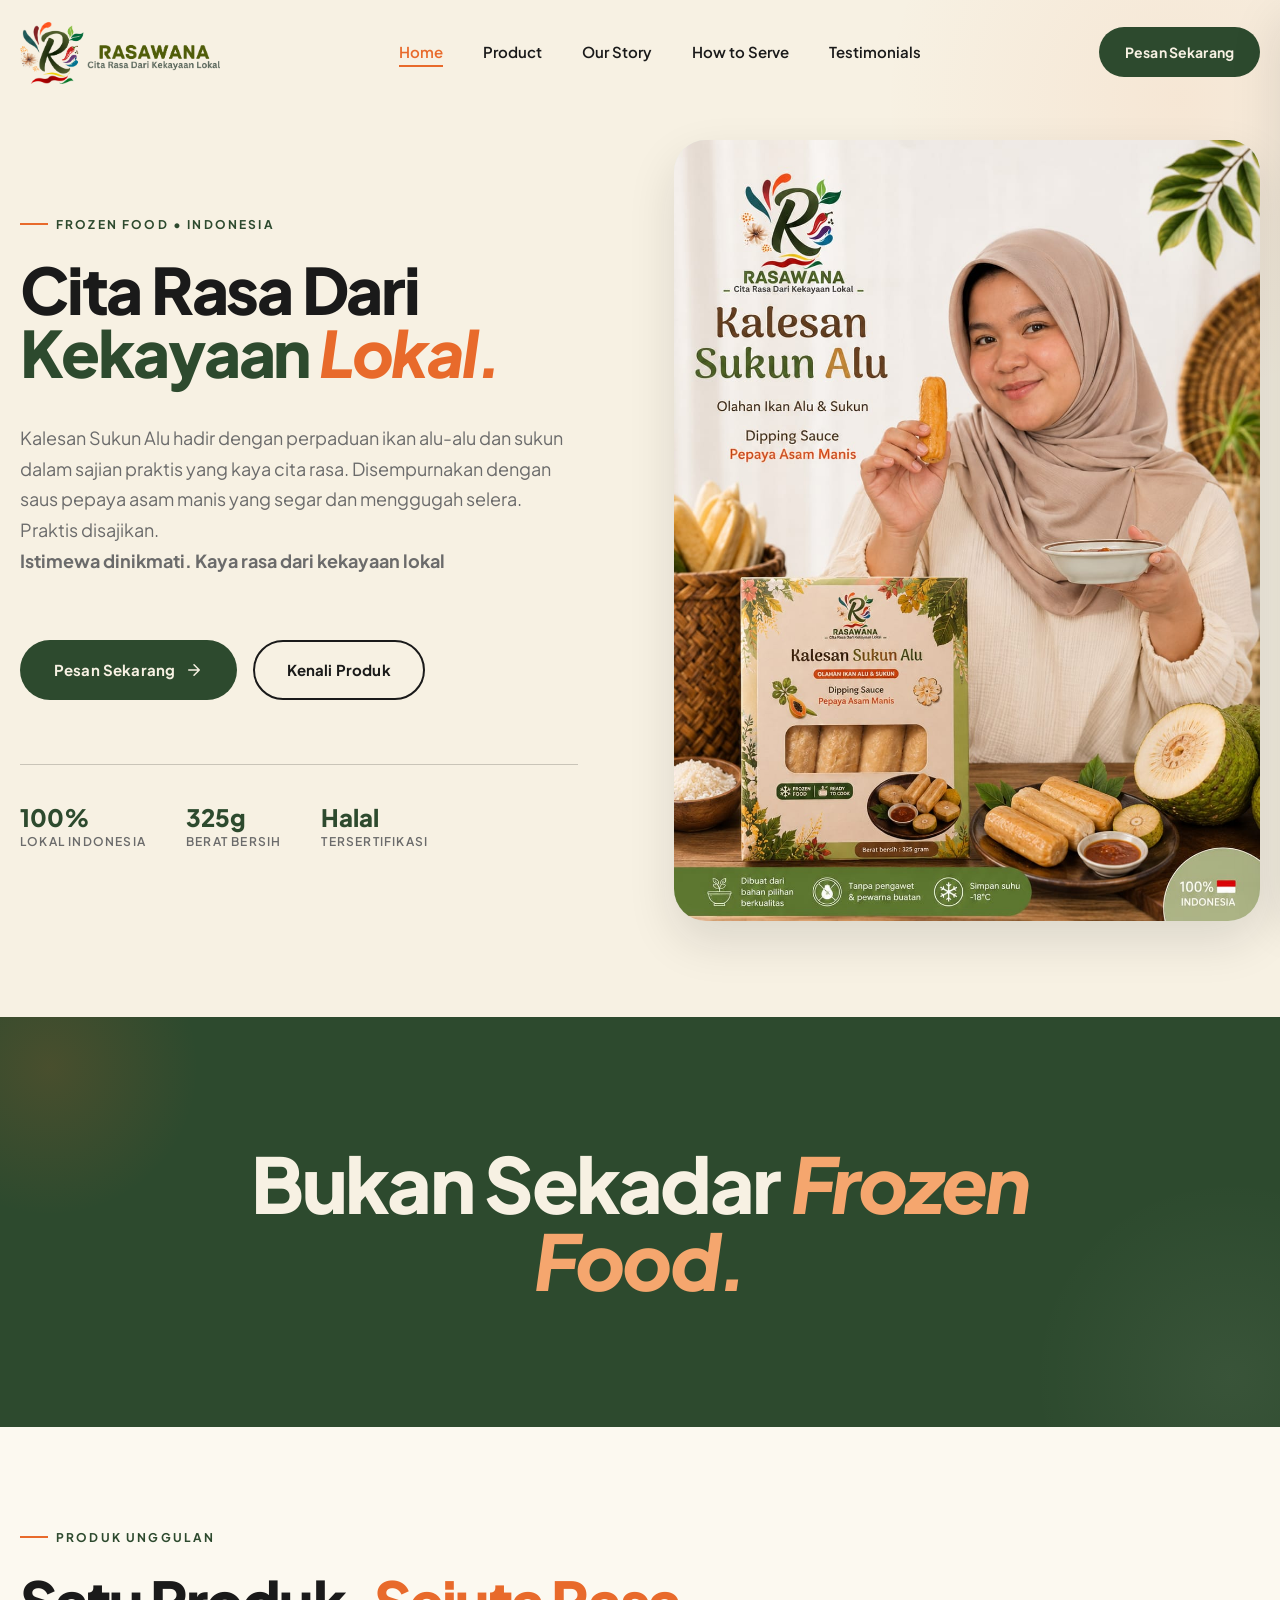
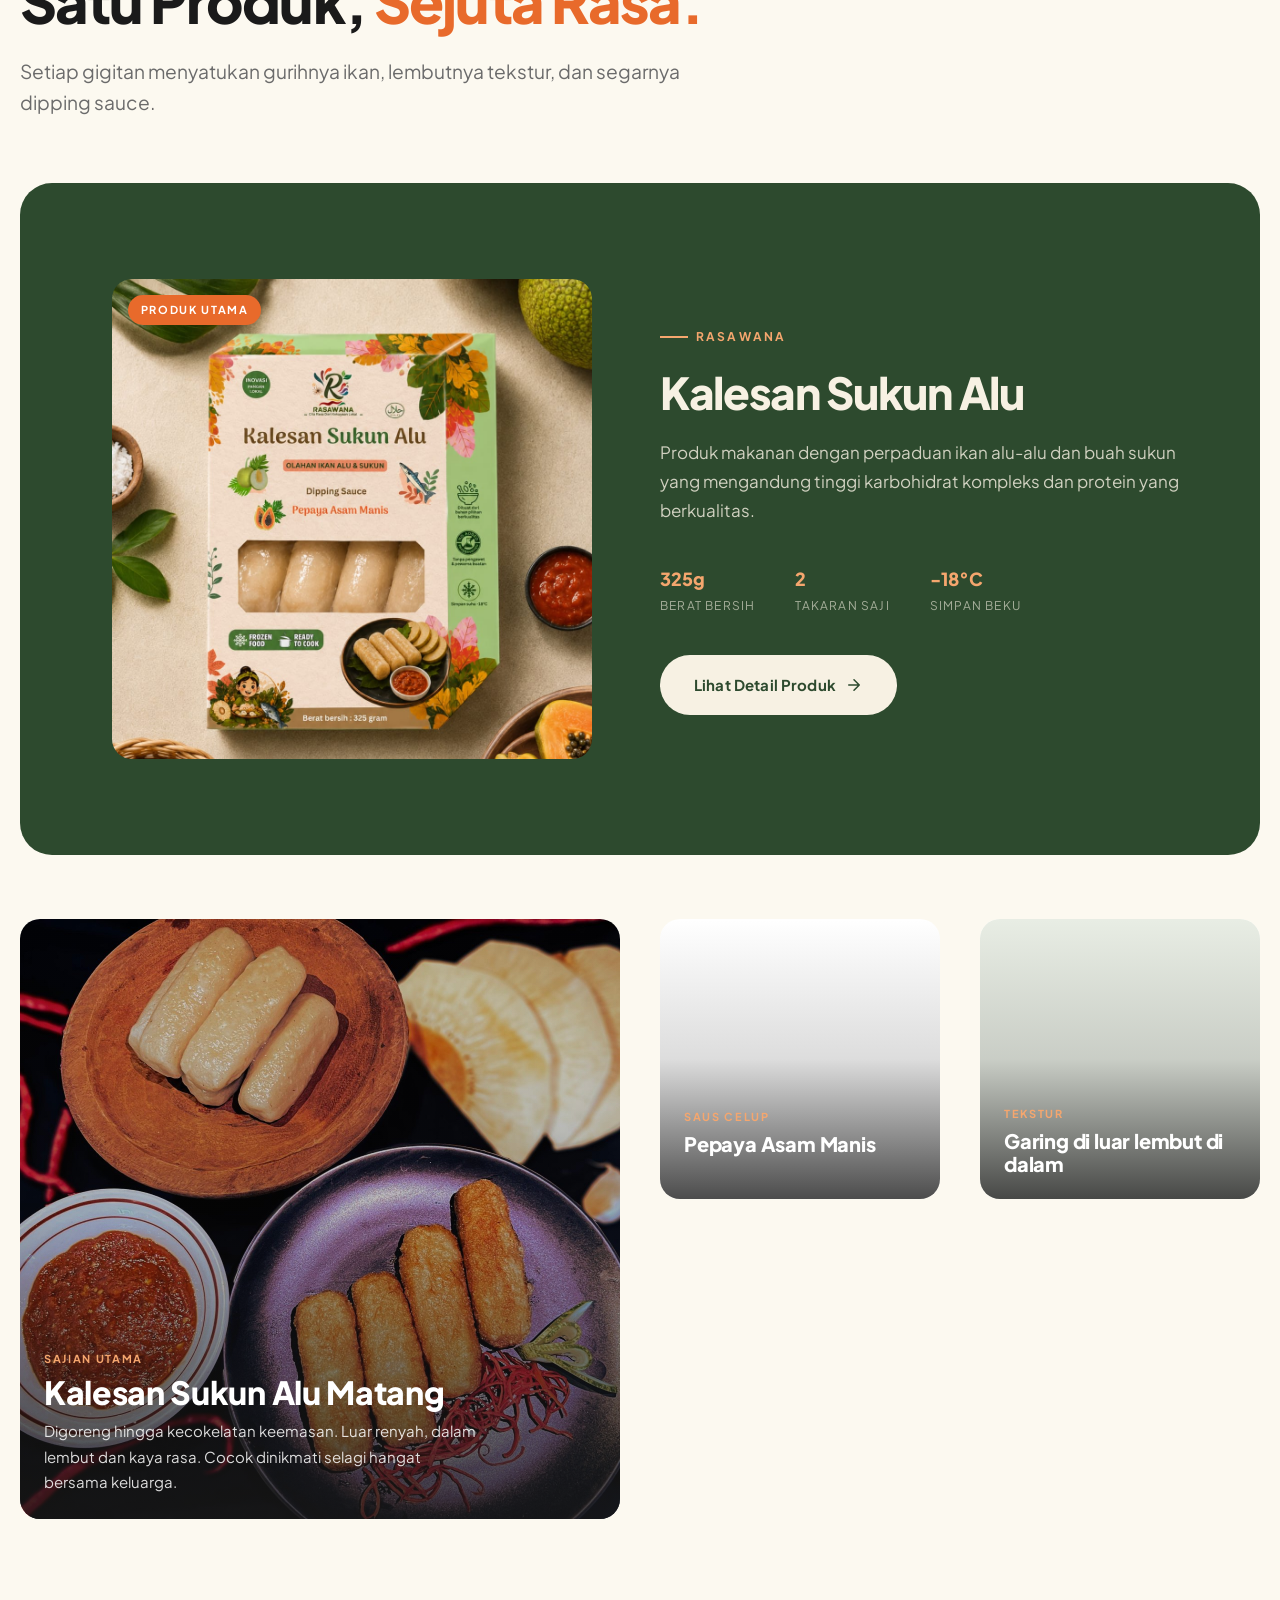
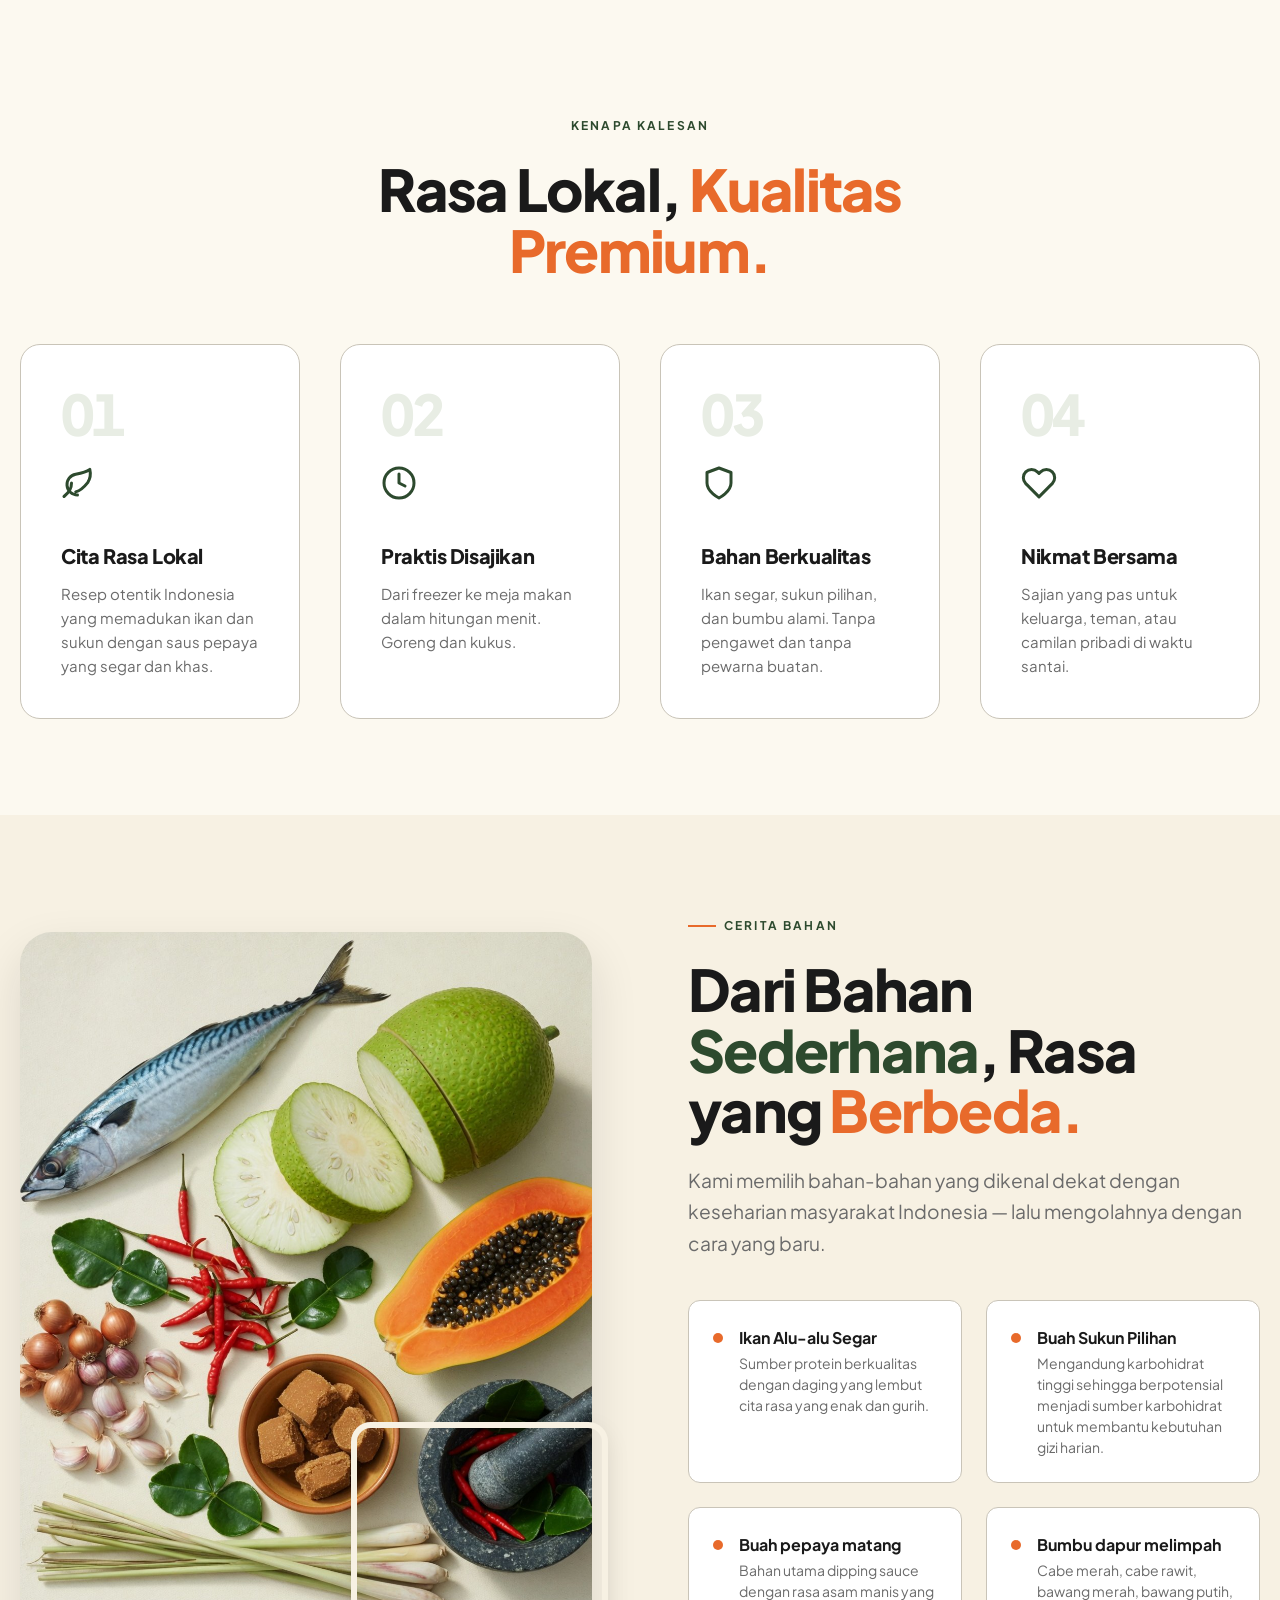
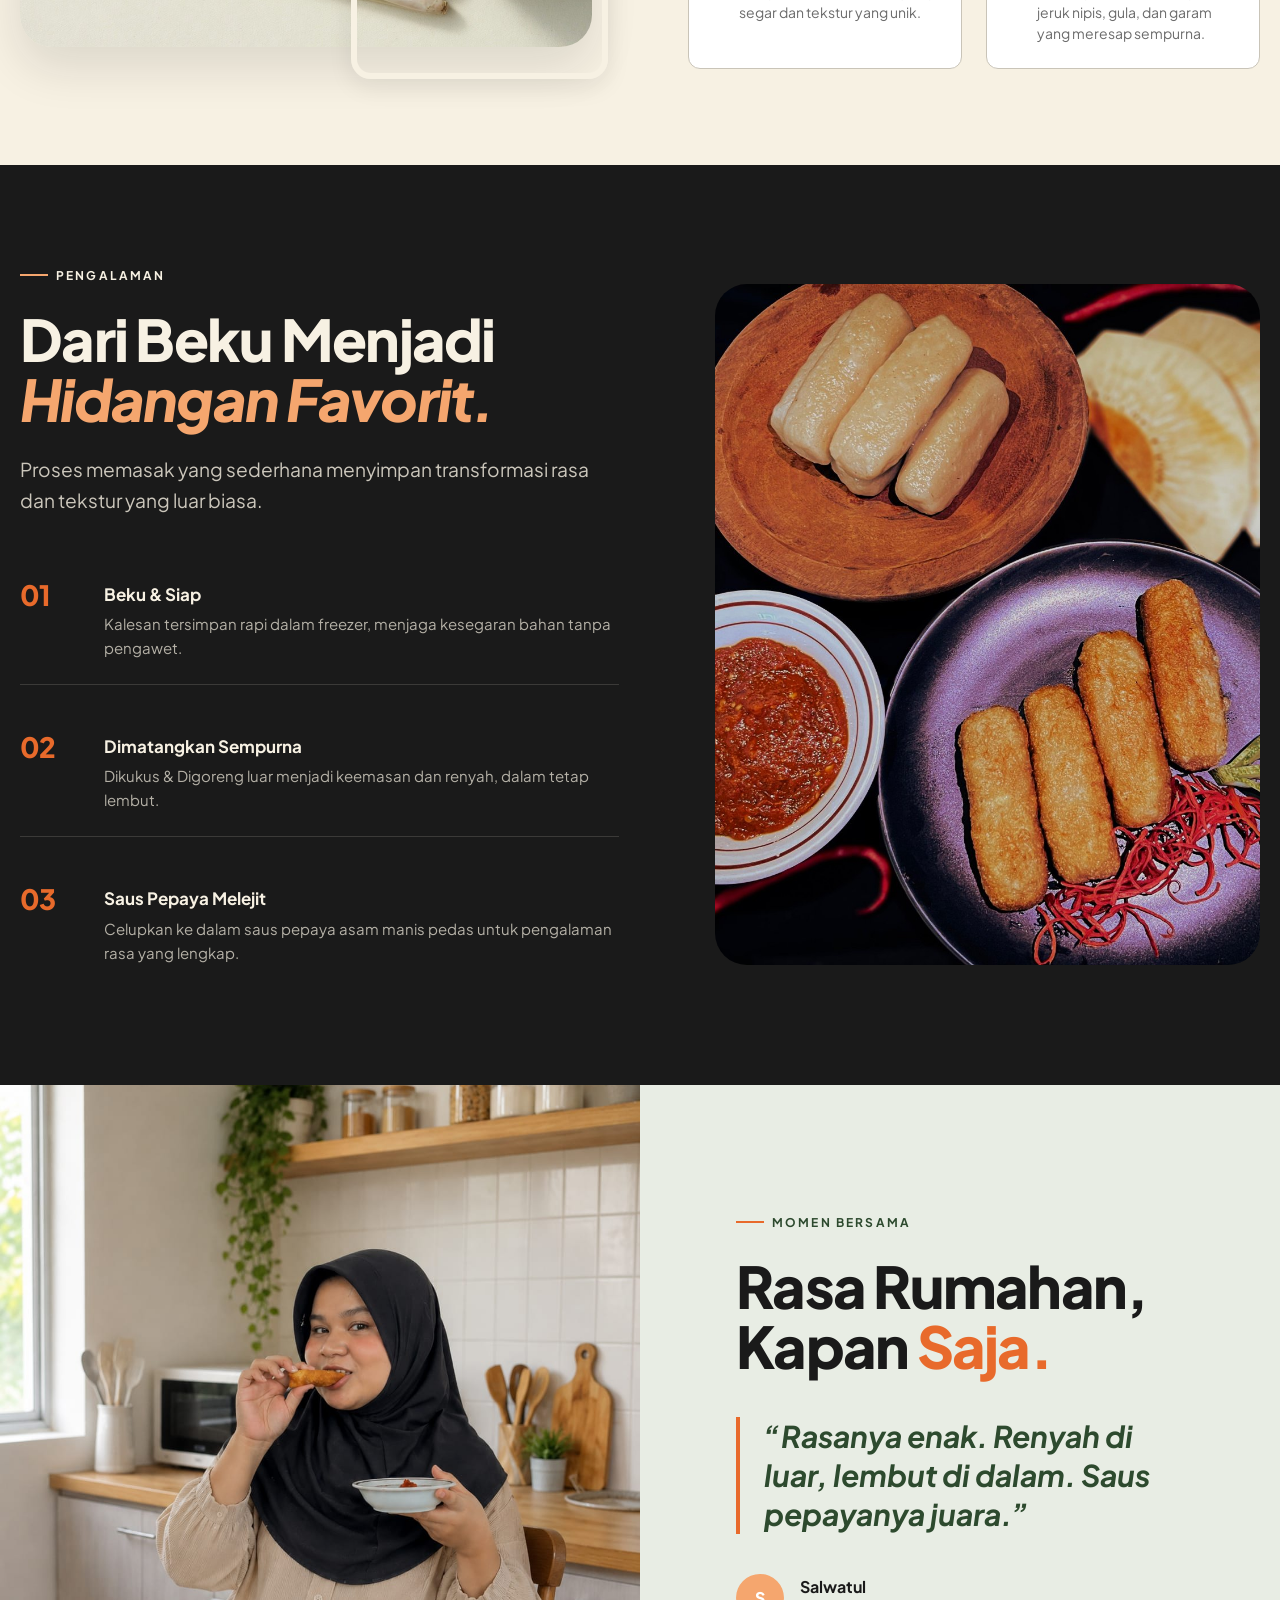
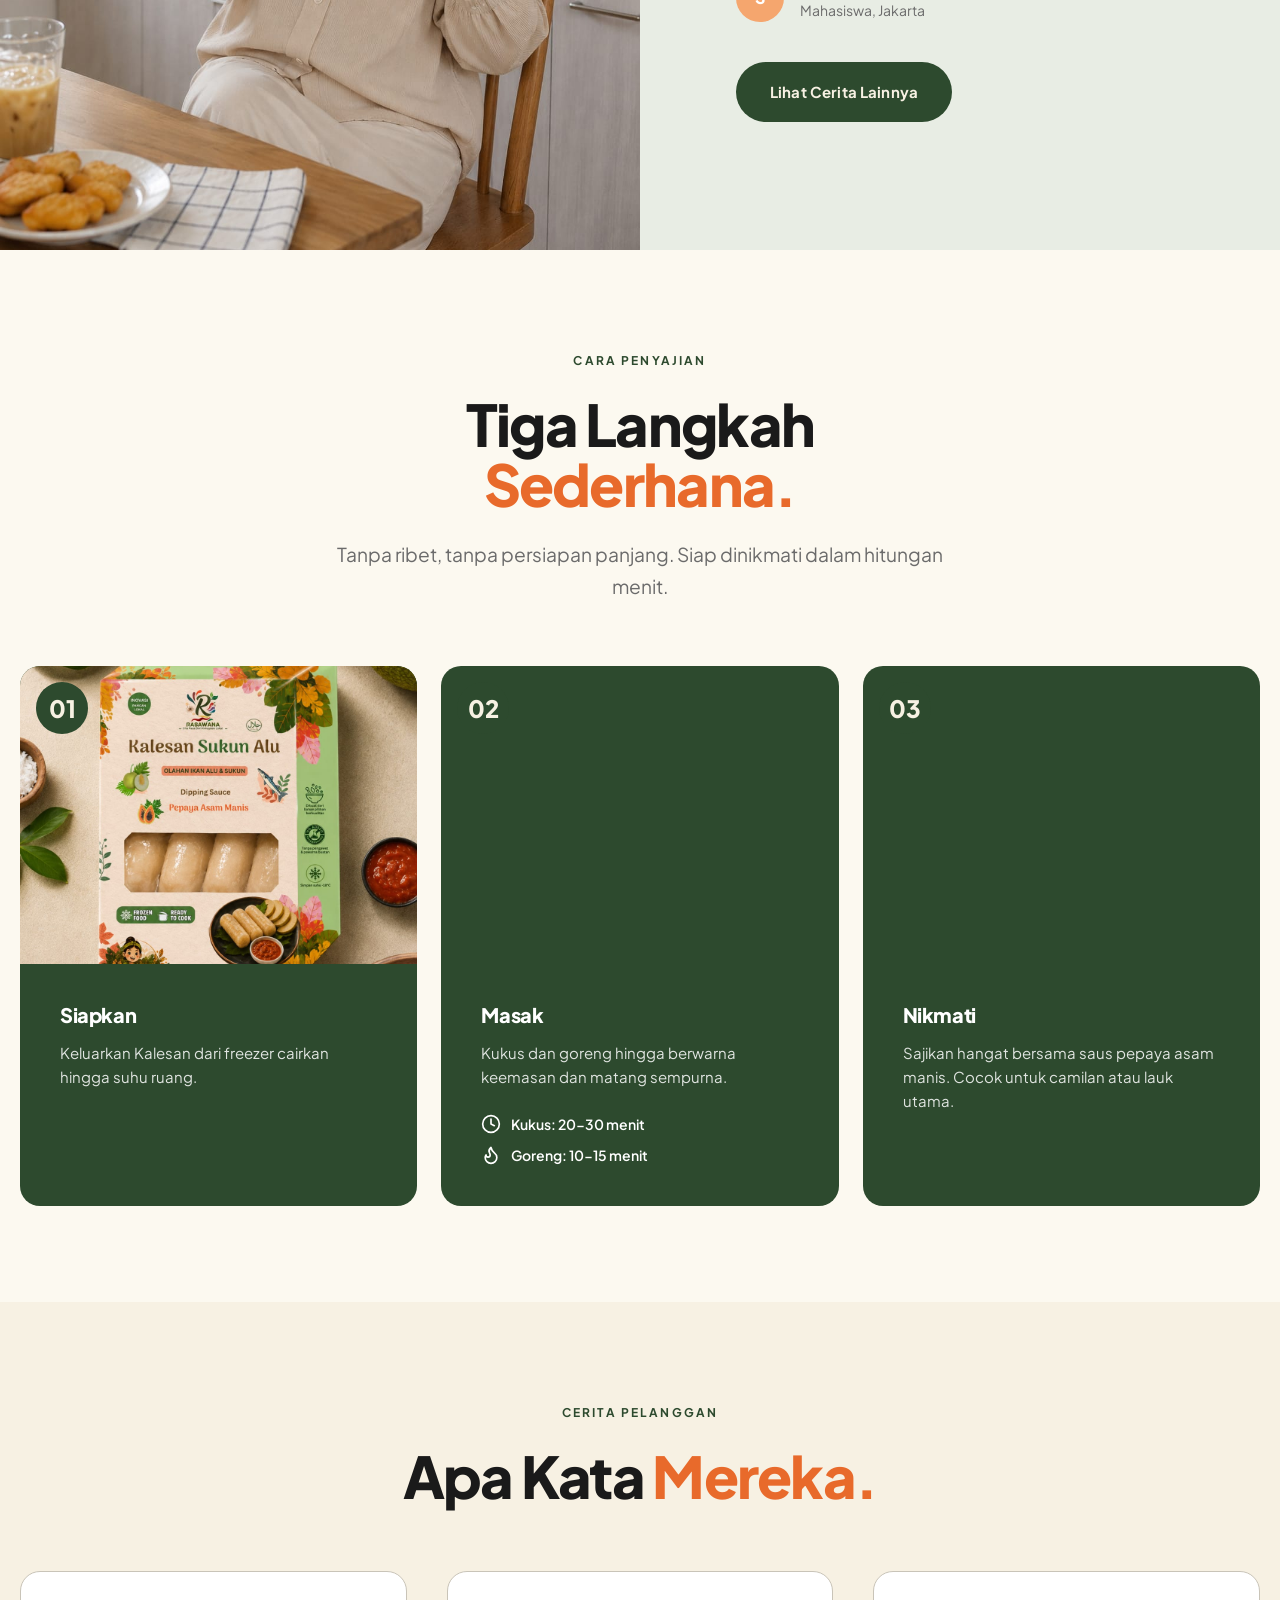
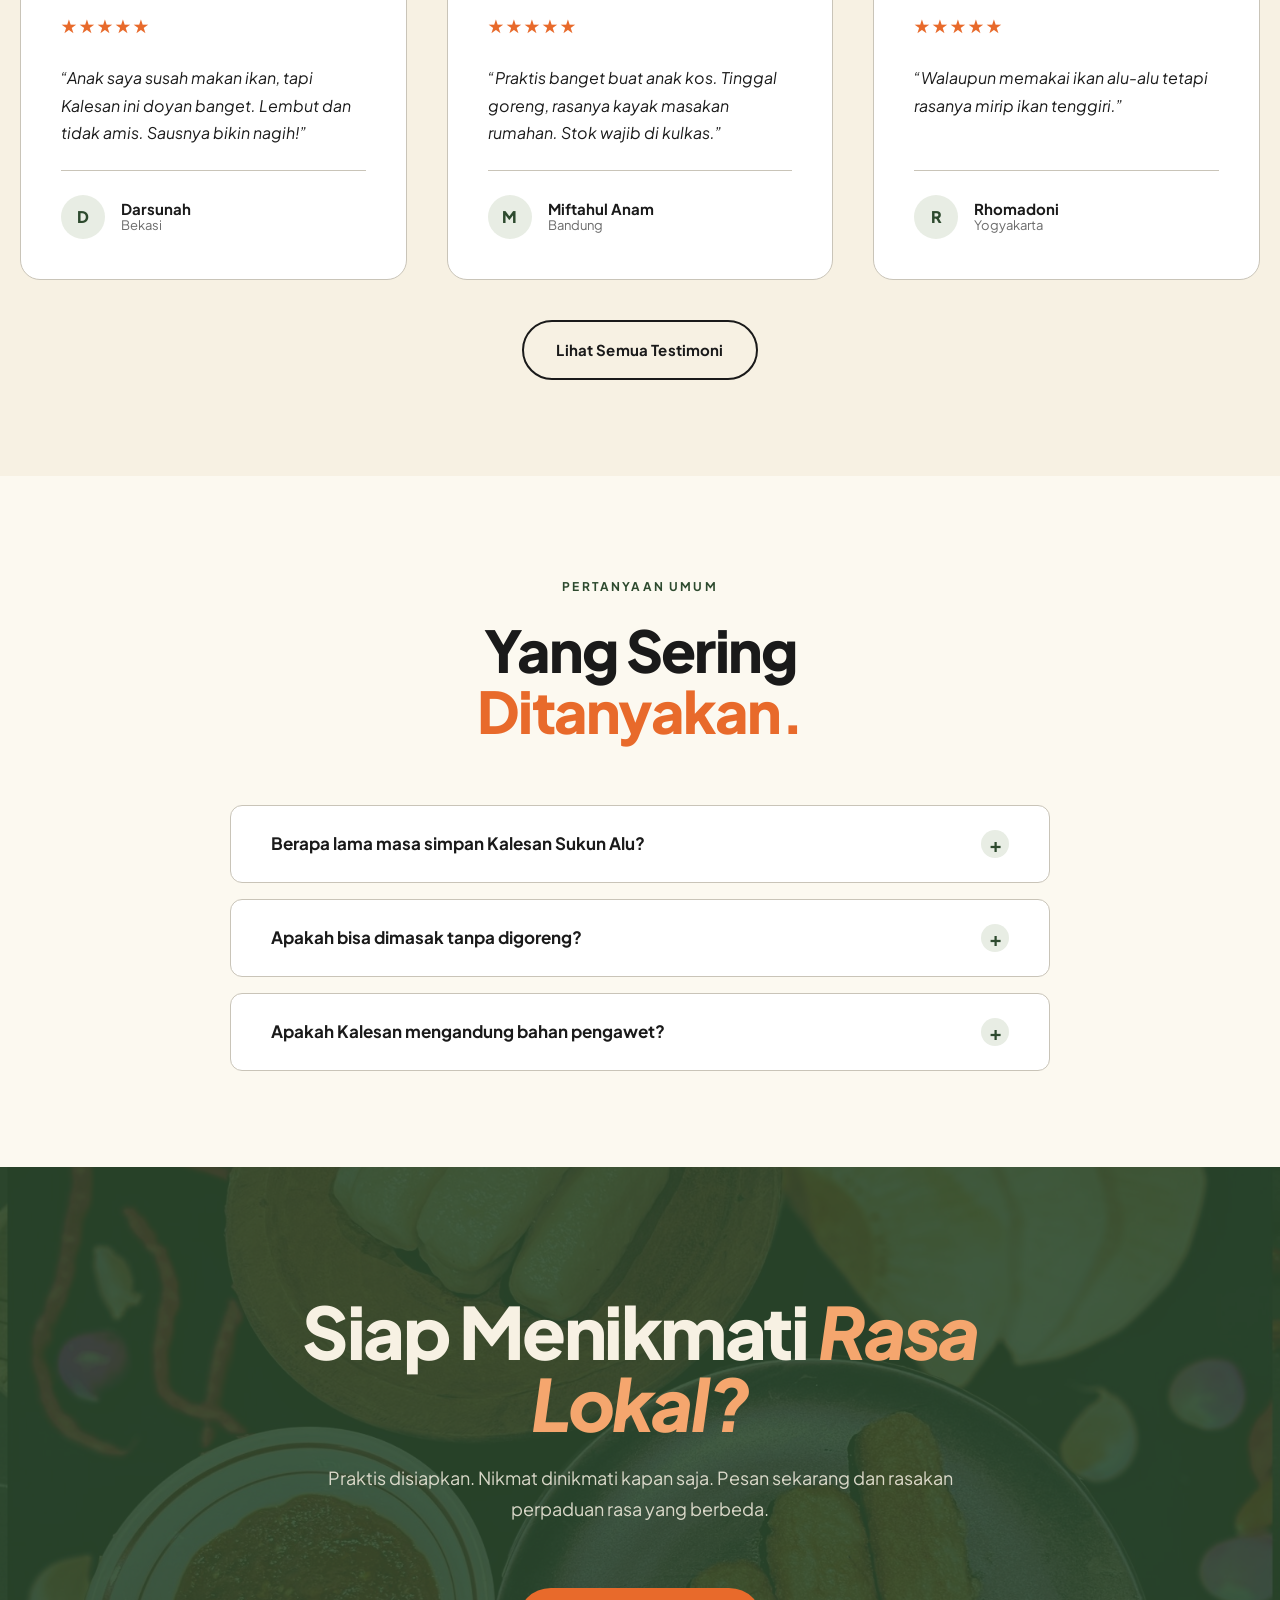
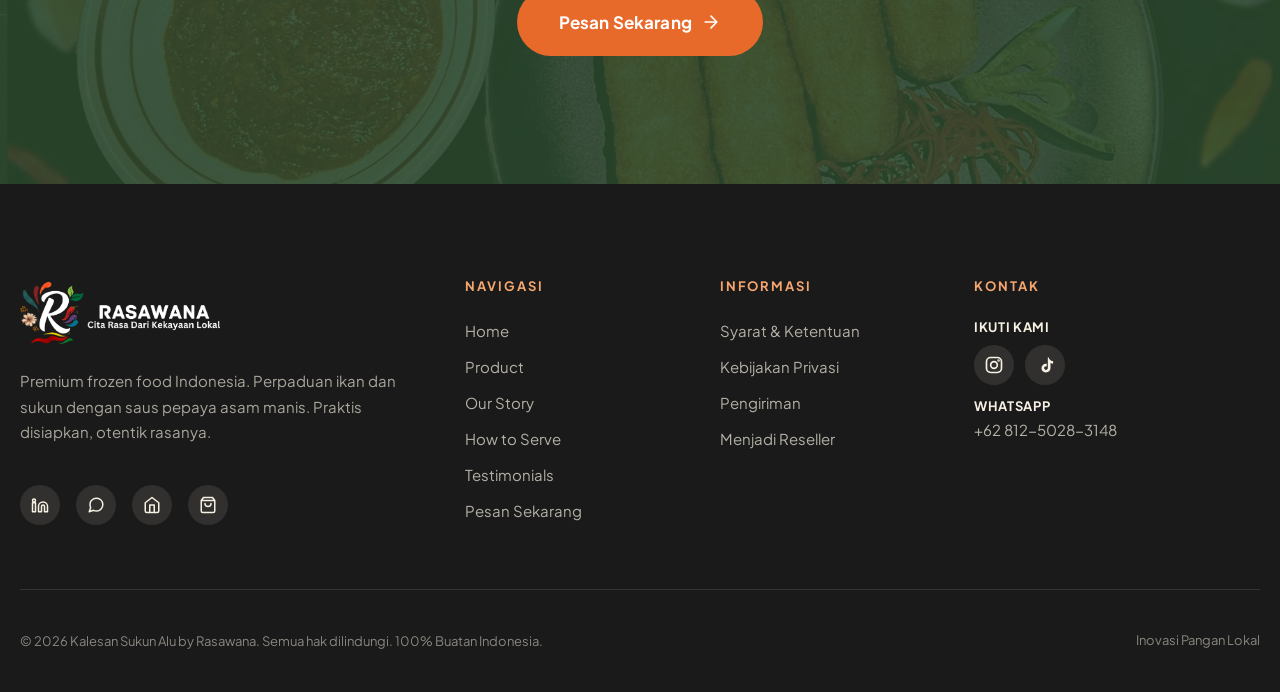
==== commit 4c1c7477: "Add files via upload" ====
--- a/index.html
+++ b/index.html
@@ -1,395 +1,606 @@
-<!DOCTYPE html>
+<!doctype html>
 <html lang="id">
 <head>
   <meta charset="UTF-8" />
   <meta name="viewport" content="width=device-width, initial-scale=1.0" />
-  <meta name="description" content="Kalesan Sukun Alu — Premium makanan beku Indonesia dari ikan dan sukun. Rasa autentik, praktis, dan berkualitas untuk keluarga modern." />
-  <meta name="keywords" content="makanan beku, ikan sukun, frozen food premium, makanan Indonesia praktis, Kalesan Sukun Alu" />
-
-  <meta property="og:type" content="website" />
-  <meta property="og:title" content="Kalesan Sukun Alu — Premium Frozen Food Indonesia" />
-  <meta property="og:description" content="Nikmati rasa autentik Indonesia dalam setiap gigitan. Ikan segar dan sukun premium, praktis untuk keluarga modern." />
-  <meta property="og:image" content="public/images/product-main.jpg" />
-  <meta property="og:locale" content="id_ID" />
-
-  <title>Kalesan Sukun Alu — Makanan Beku Premium Indonesia</title>
-
+  <meta name="description" content="Kalesan Sukun Alu — Premium frozen food Indonesia. Perpaduan ikan dan sukun dengan saus pepaya asam manis. Praktis disiapkan, otentik rasanya." />
   <link rel="preconnect" href="https://fonts.googleapis.com" />
   <link rel="preconnect" href="https://fonts.gstatic.com" crossorigin />
-  <link href="https://fonts.googleapis.com/css2?family=Cormorant+Garamond:ital,wght@0,300;0,400;0,600;1,400&family=DM+Sans:ital,opsz,wght@0,9..40,300;0,9..40,400;0,9..40,600;1,9..40,300&display=swap" rel="stylesheet" />
-
-  <link rel="stylesheet" href="style.css" />
-  <link rel="icon" type="image/png" href="public/images/product-main.jpg" />
+  <link href="https://fonts.googleapis.com/css2?family=Plus+Jakarta+Sans:wght@400;500;600;700;800;900&display=swap" rel="stylesheet" />
+  <link rel="stylesheet" href="styles.css" />
+  <title>Kalesan Sukun Alu — Cita Rasa Lokal, Praktis Dinikmati</title>
 </head>
-
 <body>
-
-  <!-- Navigation -->
-  <nav class="navbar" aria-label="Navigasi utama">
-    <div class="navbar-inner">
-      <a href="#" class="logo" aria-label="Kalesan Sukun Alu — Beranda">
-        <span class="logo-icon" aria-hidden="true">🍃</span>
-        <span class="logo-text">Kalesan Sukun Alu</span>
-      </a>
-      <ul class="nav-links" role="menubar">
-        <li role="none"><a href="#produk" role="menuitem">Produk</a></li>
-        <li role="none"><a href="#manfaat" role="menuitem">Manfaat</a></li>
-        <li role="none"><a href="#cara-saji" role="menuitem">Cara Saji</a></li>
-        <li role="none"><a href="#harga" role="menuitem">Pesan</a></li>
-        <li role="none"><a href="#faq" role="menuitem">FAQ</a></li>
-      </ul>
-      <a href="#harga" class="btn-primary btn-sm" aria-label="Pesan Kalesan Sukun Alu sekarang">Pesan Sekarang</a>
+  <nav class="navbar">
+    <div class="container">
+      <div class="navbar__inner">
+        <a href="index.html" class="navbar__logo">
+          <img src="images/logo-rasawana.png" alt="Logo Rasawana" class="navbar__logo-image" width="200px">
+        </a>
+
+        <ul class="navbar__menu">
+          <li><a href="index.html" class="navbar__link active">Home</a></li>
+          <li><a href="product.html" class="navbar__link">Product</a></li>
+          <li><a href="about.html" class="navbar__link">Our Story</a></li>
+          <li><a href="how-to-serve.html" class="navbar__link">How to Serve</a></li>
+          <li><a href="testimonials.html" class="navbar__link">Testimonials</a></li>
+        </ul>
+
+        <div class="navbar__actions">
+          <a href="order.html" class="btn btn--primary" style="padding: 0.75rem 1.5rem; font-size: 0.875rem;">
+            Pesan Sekarang
+          </a>
+          <button class="navbar__mobile-toggle" aria-label="Open menu">
+            <svg width="24" height="24" viewBox="0 0 24 24" fill="none" stroke="currentColor" stroke-width="2.5" stroke-linecap="round">
+              <line x1="3" y1="6" x2="21" y2="6" />
+              <line x1="3" y1="12" x2="21" y2="12" />
+              <line x1="3" y1="18" x2="21" y2="18" />
+            </svg>
+          </button>
+        </div>
+      </div>
     </div>
   </nav>
 
+  <div class="mobile-menu__backdrop"></div>
+  <aside class="mobile-menu">
+    <button class="mobile-menu__close" aria-label="Close menu">&times;</button>
+    <a href="index.html" class="mobile-menu__link">Home</a>
+    <a href="product.html" class="mobile-menu__link">Product</a>
+    <a href="about.html" class="mobile-menu__link">Our Story</a>
+    <a href="how-to-serve.html" class="mobile-menu__link">How to Serve</a>
+    <a href="testimonials.html" class="mobile-menu__link">Testimonials</a>
+    <a href="order.html" class="btn btn--primary mobile-menu__cta">Pesan Sekarang</a>
+  </aside>
+
   <main>
-    <!-- Hero -->
-    <section class="hero" id="beranda" aria-label="Hero">
-      <div class="hero-background">
-        <div class="hero-gradient" aria-hidden="true"></div>
-        <div class="hero-texture" aria-hidden="true"></div>
-      </div>
-
-      <div class="hero-inner">
-        <div class="hero-content">
-          <p class="hero-eyebrow" aria-label="Tagline">Premium Frozen Food Indonesia</p>
-          <h1 class="hero-title">Rasa Autentik Indonesia,<br><span class="title-italic">Dalam Setiap Gigitan.</span></h1>
-          <p class="hero-body">Kalesan Sukun Alu menggabungkan ikan segar pilihan dan sukun berkualitas dalam satu kemasan praktis. Tanpa kompromi rasa — hanya keaslian yang siap disajikan dalam hitungan menit.</p>
-          <div class="hero-cta">
-            <a href="#harga" class="btn-primary btn-lg" aria-label="Pesan Kalesan Sukun Alu">Pesan Sekarang</a>
-            <a href="#produk" class="btn-secondary btn-lg" aria-label="Pelajari lebih lanjut">Jelajahi Produk</a>
-          </div>
-          <div class="hero-badges" aria-label="Kepercayaan pelanggan">
-            <span>✅ 100% Tanpa Pengawet</span>
-            <span>🐟 Ikan Segar Pilihan</span>
-            <span>🌿 Bahan Alami</span>
-          </div>
-        </div>
-        <figure class="hero-visual" aria-label="Foto produk Kalesan Sukun Alu">
-          <img src="public/images/product-main.jpg" alt="Kalesan Sukun Alu — produk makanan beku premium Indonesia dari ikan dan sukun dalam kemasan elegan dengan warna hijau alami dan aksen oranye" width="560" height="640" loading="eager" />
-        </figure>
-      </div>
-    </section>
-
-    <!-- Social Proof -->
-    <section class="social-proof" aria-label="Bukti sosial dan kepercayaan">
-      <div class="social-proof-inner">
-        <p class="social-proof-label">Dipercaya oleh ribuan keluarga Indonesia</p>
-        <div class="social-proof-stats" aria-label="Statistik kepercayaan">
-          <article class="stat-card">
-            <span class="stat-number">12.000+</span>
-            <span class="stat-desc">Porsi Terjual</span>
-          </article>
-          <article class="stat-card">
-            <span class="stat-number">4.9</span>
-            <span class="stat-desc">Rating Pelanggan</span>
-          </article>
-          <article class="stat-card">
-            <span class="stat-number">98%</span>
-            <span class="stat-desc">Beli Lagi</span>
-          </article>
-          <article class="stat-card">
-            <span class="stat-number">5</span>
-            <span class="stat-desc">Tahun Berdiri</span>
-          </article>
-        </div>
-      </div>
-    </section>
-
-    <!-- Product Introduction -->
-    <section class="intro" id="produk" aria-label="Pengenalan produk">
-      <div class="intro-inner">
-        <div class="intro-content">
-          <p class="section-eyebrow">Tentang Produk</p>
-          <h2>Tradisi yang Dikemas, <br><span class="title-italic">Rasa yang Terjaga.</span></h2>
-          <p>Kalesan Sukun Alu lahir dari kecintaan terhadap makanan rumahan Indonesia. Setiap potongan ikan dan sukun dipilih secara teliti, diolah dengan bumbu rempah tradisional, lalu dibekukan dalam kondisi optimal agar rasa tetap utuh — dari dapur kami langsung ke meja Anda.</p>
-          <ul class="intro-highlights" aria-label="Keunggulan utama">
-            <li><span aria-hidden="true">🍃</span> Tanpa bahan pengawet buatan</li>
-            <li><span aria-hidden="true">🐟</span> Ikan laut segar dari nelayan lokal</li>
-            <li><span aria-hidden="true">🌿</span> Rempah asli Indonesia</li>
-            <li><span aria-hidden="true">❄️</span> Proses pembekuan cepat (blast freeze)</li>
+    <section class="hero">
+      <div class="container">
+        <div class="hero__grid">
+          <div class="hero__content">
+            <span class="eyebrow">Frozen Food &bull; Indonesia</span>
+            <h1 class="display hero__title">
+              Cita Rasa Dari<br />
+              <span class="green-word">Kekayaan</span> <span class="highlight">Lokal.</span>
+            </h1>
+            <p class="hero__desc">
+              Kalesan Sukun Alu hadir dengan perpaduan ikan alu-alu dan sukun dalam sajian praktis yang kaya cita rasa. Disempurnakan dengan saus pepaya asam manis yang segar dan menggugah selera.
+              Praktis disajikan.<br>
+              <b>Istimewa dinikmati. Kaya rasa dari kekayaan lokal</b>
+            </p>
+            <div class="hero__buttons">
+              <a href="order.html" class="btn btn--primary">
+                Pesan Sekarang <svg xmlns="http://www.w3.org/2000/svg" width="18" height="18" viewBox="0 0 24 24" fill="none" stroke="currentColor" stroke-width="2" stroke-linecap="round" stroke-linejoin="round"><path d="M5 12h14M12 5l7 7-7 7"/></svg>
+              </a>
+              <a href="product.html" class="btn btn--secondary">
+                Kenali Produk
+              </a>
+            </div>
+            <div class="hero__meta">
+              <div class="hero__meta-item">
+                <span class="hero__meta-value">100%</span>
+                <span class="hero__meta-label">Lokal Indonesia</span>
+              </div>
+              <div class="hero__meta-item">
+                <span class="hero__meta-value">325g</span>
+                <span class="hero__meta-label">Berat Bersih</span>
+              </div>
+              <div class="hero__meta-item">
+                <span class="hero__meta-value">Halal</span>
+                <span class="hero__meta-label">Tersertifikasi</span>
+              </div>
+            </div>
+          </div>
+
+          <div class="hero__visual">
+            <div class="hero__image-wrapper">
+              <img src="images/hero-cooked.jpeg" alt="Kalesan Sukun Alu yang baru dimasak dengan saus pepaya" class="hero__image-main" />
+              </div>
+            </div>
+          </div>
+        </div>
+      </div>
+    </section>
+
+    <section class="statement">
+      <div class="container statement__inner">
+        <h2 class="statement__headline">
+          Bukan Sekadar <em>Frozen Food.</em>
+        </h2>
+      </div>
+    </section>
+
+    <section class="section product-showcase" id="product-section">
+      <div class="container">
+        <span class="eyebrow">Produk Unggulan</span>
+        <h2 class="heading-lg">Satu Produk, <span class="text-papaya">Sejuta Rasa.</span></h2>
+        <p class="lead" style="margin-top: var(--space-md);">
+          Setiap gigitan menyatukan gurihnya ikan, lembutnya tekstur, dan segarnya dipping sauce.
+        </p>
+
+        <div class="product-feature" style="margin-top: var(--space-xl);">
+          <div class="product-feature__image-col">
+            <div class="product-feature__image-wrap">
+              <img src="images/packaging-box.jpeg" alt="Kemasan Kalesan Sukun Alu 325 gram" class="product-feature__image" />
+              <span class="product-feature__badge">Produk Utama</span>
+            </div>
+          </div>
+          <div class="product-feature__content">
+            <span class="eyebrow eyebrow--light" style="color: var(--color-papaya-light);">Rasawana</span>
+            <h3 class="product-feature__title">Kalesan Sukun Alu</h3>
+            <p class="product-feature__desc">
+              Produk makanan dengan perpaduan ikan alu-alu dan buah sukun yang mengandung tinggi karbohidrat kompleks dan protein yang berkualitas.
+            </p>
+            <div class="product-feature__meta">
+              <div class="product-feature__meta-item">
+                <span class="product-feature__meta-value">325g</span>
+                <span class="product-feature__meta-label">Berat Bersih</span>
+              </div>
+              <div class="product-feature__meta-item">
+                <span class="product-feature__meta-value">2</span>
+                <span class="product-feature__meta-label">Takaran Saji</span>
+              </div>
+              <div class="product-feature__meta-item">
+                <span class="product-feature__meta-value">-18&deg;C</span>
+                <span class="product-feature__meta-label">Simpan Beku</span>
+              </div>
+            </div>
+            <a href="product.html" class="btn btn--on-dark">
+              Lihat Detail Produk <svg xmlns="http://www.w3.org/2000/svg" width="18" height="18" viewBox="0 0 24 24" fill="none" stroke="currentColor" stroke-width="2" stroke-linecap="round" stroke-linejoin="round"><path d="M5 12h14M12 5l7 7-7 7"/></svg>
+            </a>
+          </div>
+        </div>
+
+        <div class="products-grid">
+          <div class="product-card product-card--large">
+            <div class="product-card__image-wrap">
+              <img src="images/hero-cooked.jpg" alt="Kalesan matang yang disajikan" class="product-card__image" />
+            </div>
+            <div class="product-card__overlay"></div>
+            <div class="product-card__content">
+              <span class="product-card__tag">Sajian Utama</span>
+              <h4 class="product-card__name">Kalesan Sukun Alu Matang</h4>
+              <p class="product-card__body">
+                Digoreng hingga kecokelatan keemasan. Luar renyah, dalam lembut dan kaya rasa.
+                Cocok dinikmati selagi hangat bersama keluarga.
+              </p>
+            </div>
+          </div>
+
+          <div class="product-card">
+            <div class="product-card__image-wrap">
+              <video class="product-card__image" autoplay muted loop playsinline aria-label="Video saus pepaya asam manis">
+                <source src="images/video1.mp4" type="video/mp4" />
+              </video>
+            </div>
+            <div class="product-card__overlay"></div>
+            <div class="product-card__content">
+              <span class="product-card__tag">Saus Celup</span>
+              <h4 class="product-card__name" style="margin-bottom: 20px;">Pepaya Asam Manis</h4>
+            </div>
+          </div>
+
+          <div class="product-card">
+            <div class="product-card__image-wrap" style="background: var(--color-green-mist);">
+              <video class="product-card__image" autoplay muted loop playsinline aria-label="Video ikan dan sukun segar">
+                <source src="images/video2.mp4" type="video/mp4" />
+              </video>
+            </div>
+            <div class="product-card__overlay"></div>
+            <div class="product-card__content">
+              <span class="product-card__tag">Tekstur</span>
+              <h4 class="product-card__name">Garing di luar lembut di dalam</h4>
+            </div>
+          </div>
+        </div>
+      </div>
+    </section>
+
+    <section class="section section--warm">
+      <div class="container">
+        <div style="text-align: center; max-width: 640px; margin: 0 auto;">
+          <span class="eyebrow eyebrow--centered">Kenapa Kalesan</span>
+          <h2 class="heading-lg">Rasa Lokal, <span class="text-papaya">Kualitas Premium.</span></h2>
+        </div>
+
+        <div class="benefits-grid">
+          <div class="benefit-card">
+            <div class="benefit-card__number">01</div>
+            <div class="benefit-card__icon"><svg xmlns="http://www.w3.org/2000/svg" width="36" height="36" viewBox="0 0 24 24" fill="none" stroke="currentColor" stroke-width="2" stroke-linecap="round" stroke-linejoin="round"><path d="M11 20A7 7 0 0 1 9.8 6.1C15.5 5 17 4.48 19.2 2.96c.8 3.36.22 6.3-1.4 8.76C15.58 14.54 13 17 9.8 17.94M2 21c3.5-3 5-5 5-9"/></svg></div>
+            <h3 class="benefit-card__title">Cita Rasa Lokal</h3>
+            <p class="benefit-card__desc">
+              Resep otentik Indonesia yang memadukan ikan dan sukun dengan saus pepaya yang segar dan khas.
+            </p>
+          </div>
+          <div class="benefit-card">
+            <div class="benefit-card__number">02</div>
+            <div class="benefit-card__icon"><svg xmlns="http://www.w3.org/2000/svg" width="36" height="36" viewBox="0 0 24 24" fill="none" stroke="currentColor" stroke-width="2" stroke-linecap="round" stroke-linejoin="round"><path d="M12 6v6l4 2M12 22a10 10 0 1 0 0-20 10 10 0 0 0 0 20z"/></svg></div>
+            <h3 class="benefit-card__title">Praktis Disajikan</h3>
+            <p class="benefit-card__desc">
+              Dari freezer ke meja makan dalam hitungan menit. Goreng dan kukus.
+            </p>
+          </div>
+          <div class="benefit-card">
+            <div class="benefit-card__number">03</div>
+            <div class="benefit-card__icon"><svg xmlns="http://www.w3.org/2000/svg" width="36" height="36" viewBox="0 0 24 24" fill="none" stroke="currentColor" stroke-width="2" stroke-linecap="round" stroke-linejoin="round"><path d="M12 22s8-4 8-10V5l-8-3-8 3v7c0 6 8 10 8 10z"/></svg></div>
+            <h3 class="benefit-card__title">Bahan Berkualitas</h3>
+            <p class="benefit-card__desc">
+              Ikan segar, sukun pilihan, dan bumbu alami. Tanpa pengawet dan tanpa pewarna buatan.
+            </p>
+          </div>
+          <div class="benefit-card">
+            <div class="benefit-card__number">04</div>
+            <div class="benefit-card__icon"><svg xmlns="http://www.w3.org/2000/svg" width="36" height="36" viewBox="0 0 24 24" fill="none" stroke="currentColor" stroke-width="2" stroke-linecap="round" stroke-linejoin="round"><path d="M20.84 4.61a5.5 5.5 0 0 0-7.78 0L12 5.67l-1.06-1.06a5.5 5.5 0 0 0-7.78 7.78l1.06 1.06L12 21.23l7.78-7.78 1.06-1.06a5.5 5.5 0 0 0 0-7.78z"/></svg></div>
+            <h3 class="benefit-card__title">Nikmat Bersama</h3>
+            <p class="benefit-card__desc">
+              Sajian yang pas untuk keluarga, teman, atau camilan pribadi di waktu santai.
+            </p>
+          </div>
+        </div>
+      </div>
+    </section>
+
+    <section class="section ingredient">
+      <div class="container">
+        <div class="ingredient__grid">
+          <div class="ingredient__image-col">
+            <img src="images/ingredients-flatlay.jpg" alt="Bahan-bahan segar: ikan, sukun, pepaya, cabai" class="ingredient__image" />
+            <video class="ingredient__image--secondary" autoplay muted loop playsinline aria-label="Video saus pepaya asam manis">
+              <source src="images/video1.mp4" type="video/mp4" />
+            </video>
+          </div>
+          <div class="ingredient__content">
+            <span class="eyebrow">Cerita Bahan</span>
+            <h2 class="heading-lg">Dari Bahan <span class="text-green">Sederhana</span>, Rasa yang <span class="text-papaya">Berbeda.</span></h2>
+            <p class="lead" style="margin-top: var(--space-md);">
+              Kami memilih bahan-bahan yang dikenal dekat dengan keseharian masyarakat Indonesia &mdash; lalu mengolahnya dengan cara yang baru.
+            </p>
+
+            <div class="ingredient__list">
+              <div class="ingredient-item">
+                <div class="ingredient-item__dot"></div>
+                <div>
+                  <div class="ingredient-item__name">Ikan Alu-alu Segar</div>
+                  <div class="ingredient-item__desc">Sumber protein berkualitas dengan daging yang lembut cita rasa yang enak dan gurih.</div>
+                </div>
+              </div>
+              <div class="ingredient-item">
+                <div class="ingredient-item__dot"></div>
+                <div>
+                  <div class="ingredient-item__name">Buah Sukun Pilihan</div>
+                  <div class="ingredient-item__desc">Mengandung karbohidrat tinggi sehingga berpotensial menjadi sumber karbohidrat untuk membantu kebutuhan gizi harian.</div>
+                </div>
+              </div>
+              <div class="ingredient-item">
+                <div class="ingredient-item__dot"></div>
+                <div>
+                  <div class="ingredient-item__name">Buah pepaya matang</div>
+                  <div class="ingredient-item__desc">Bahan utama dipping sauce dengan rasa asam manis yang segar dan tekstur yang unik.</div>
+                </div>
+              </div>
+              <div class="ingredient-item">
+                <div class="ingredient-item__dot"></div>
+                <div>
+                  <div class="ingredient-item__name">Bumbu dapur melimpah</div>
+                  <div class="ingredient-item__desc">Cabe merah, cabe rawit, bawang merah, bawang putih, jeruk nipis, gula, dan garam yang meresap sempurna.</div>
+                </div>
+              </div>
+            </div>
+          </div>
+        </div>
+      </div>
+    </section>
+
+    <section class="section experience">
+      <div class="container">
+        <div class="experience__grid">
+          <div class="experience__content">
+            <span class="eyebrow eyebrow--light">Pengalaman</span>
+            <h2 class="heading-lg" style="color: var(--color-cream);">
+              Dari Beku Menjadi <span style="color: var(--color-papaya-light); font-style: italic;">Hidangan Favorit.</span>
+            </h2>
+            <p class="lead lead--light" style="margin-top: var(--space-md);">
+              Proses memasak yang sederhana menyimpan transformasi rasa dan tekstur yang luar biasa.
+            </p>
+
+            <div class="experience__list">
+              <div class="experience__item">
+                <div class="experience__item-num">01</div>
+                <div class="experience__item-text">
+                  <div class="experience__item-title">Beku &amp; Siap</div>
+                  <p class="experience__item-desc">
+                    Kalesan tersimpan rapi dalam freezer, menjaga kesegaran bahan tanpa pengawet.
+                  </p>
+                </div>
+              </div>
+              <div class="experience__item">
+                <div class="experience__item-num">02</div>
+                <div class="experience__item-text">
+                  <div class="experience__item-title">Dimatangkan Sempurna</div>
+                  <p class="experience__item-desc">
+                    Dikukus & Digoreng luar menjadi keemasan dan renyah, dalam tetap lembut.
+                  </p>
+                </div>
+              </div>
+              <div class="experience__item">
+                <div class="experience__item-num">03</div>
+                <div class="experience__item-text">
+                  <div class="experience__item-title">Saus Pepaya Melejit</div>
+                  <p class="experience__item-desc">
+                    Celupkan ke dalam saus pepaya asam manis pedas untuk pengalaman rasa yang lengkap.
+                  </p>
+                </div>
+              </div>
+            </div>
+          </div>
+
+          <div class="experience__image-wrap">
+            <img src="images/hero-cooked.jpg" alt="Kalesan yang disajikan di piring keramik dengan saus" class="experience__image" />
+          </div>
+        </div>
+      </div>
+    </section>
+
+    <section class="lifestyle">
+      <div class="lifestyle__wrap">
+        <div class="lifestyle__image-side">
+          <img src="images/lifestyle-woman.jpeg" alt="Wanita muda menikmati Kalesan Sukun Alu di rumah" class="lifestyle__image" />
+        </div>
+        <div class="lifestyle__content">
+          <span class="eyebrow">Momen Bersama</span>
+          <h2 class="heading-lg">Rasa Rumahan, Kapan <span class="text-papaya">Saja.</span></h2>
+          <blockquote class="lifestyle__quote">
+            &ldquo;Rasanya enak. Renyah di luar, lembut di dalam. Saus pepayanya juara.&rdquo;
+          </blockquote>
+          <div class="lifestyle__author">
+            <div style="width: 48px; height: 48px; border-radius: 50%; background: var(--color-papaya-light); display: flex; align-items: center; justify-content: center; font-weight: 800; color: var(--color-white);">S</div>
+            <div>
+              <div class="lifestyle__author-name">Salwatul</div>
+              <div class="lifestyle__author-role">Mahasiswa, Jakarta</div>
+            </div>
+          </div>
+          <a href="testimonials.html" class="btn btn--primary" style="margin-top: var(--space-lg); align-self: flex-start;">
+            Lihat Cerita Lainnya
+          </a>
+        </div>
+      </div>
+    </section>
+
+    <section class="section how-to" id="how-section">
+      <div class="container">
+        <div style="text-align: center; max-width: 640px; margin: 0 auto;">
+          <span class="eyebrow eyebrow--centered">Cara Penyajian</span>
+          <h2 class="heading-lg">Tiga Langkah <span class="text-papaya">Sederhana.</span></h2>
+          <p class="lead" style="margin: var(--space-md) auto 0;">
+            Tanpa ribet, tanpa persiapan panjang. Siap dinikmati dalam hitungan menit.
+          </p>
+        </div>
+
+        <div class="steps-grid">
+          <div class="step-card">
+            <div class="step-card__image-wrap">
+              <img src="images/packaging-box.jpeg" alt="Siapkan Kalesan dari freezer" class="step-card__image" />
+              <div class="step-card__number">01</div>
+            </div>
+            <div class="step-card__body">
+              <h3 class="step-card__title">Siapkan</h3>
+              <p class="step-card__desc">
+                Keluarkan Kalesan dari freezer cairkan hingga suhu ruang.
+              </p>
+            </div>
+          </div>
+
+          <div class="step-card">
+            <div class="step-card__image-wrap">
+              <video class="product-card__image" autoplay muted loop playsinline aria-label="Video ikan dan sukun segar">
+                <source src="images/video3.mp4" type="video/mp4" />
+              </video>
+              <div class="step-card__number">02</div>
+            </div>
+            <div class="step-card__body">
+              <h3 class="step-card__title">Masak</h3>
+              <p class="step-card__desc">
+                Kukus dan goreng hingga berwarna keemasan dan matang sempurna.
+              </p>
+              <div class="step-card__methods">
+                <div class="step-method"><svg xmlns="http://www.w3.org/2000/svg" width="20" height="20" viewBox="0 0 24 24" fill="none" stroke="currentColor" stroke-width="2" stroke-linecap="round" stroke-linejoin="round"><path d="M12 6v6l4 2M12 22a10 10 0 1 0 0-20 10 10 0 0 0 0 20z"/></svg> Kukus: 20-30 menit</div>
+                <div class="step-method"><svg xmlns="http://www.w3.org/2000/svg" width="20" height="20" viewBox="0 0 24 24" fill="none" stroke="currentColor" stroke-width="2" stroke-linecap="round" stroke-linejoin="round"><path d="M8.5 14.5A2.5 2.5 0 0 0 11 12c0-1.38-.5-2-1-3-1.072-2.143-.224-4.054 2-6 .5 2.5 2 4.9 4 6.5 2 1.6 3 3.5 3 5.5a7 7 0 1 1-14 0c0-1.153.433-2.294 1-3a2.5 2.5 0 0 0 2.5 2.5z"/></svg> Goreng: 10-15 menit</div>
+              </div>
+            </div>
+          </div>
+
+          <div class="step-card">
+            <div class="step-card__image-wrap">
+              <video class="product-card__image" autoplay muted loop playsinline aria-label="Video ikan dan sukun segar">
+                <source src="images/video1.mp4" type="video/mp4" />
+              </video>
+              <div class="step-card__number">03</div>
+            </div>
+            <div class="step-card__body">
+              <h3 class="step-card__title">Nikmati</h3>
+              <p class="step-card__desc">
+                Sajikan hangat bersama saus pepaya asam manis. Cocok untuk camilan atau lauk utama.
+              </p>
+            </div>
+          </div>
+        </div>
+      </div>
+    </section>
+
+    <section class="section testimonials">
+      <div class="container">
+        <div style="text-align: center; max-width: 640px; margin: 0 auto;">
+          <span class="eyebrow eyebrow--centered">Cerita Pelanggan</span>
+          <h2 class="heading-lg">Apa Kata <span class="text-papaya">Mereka.</span></h2>
+        </div>
+
+        <div class="testimonials-grid">
+          <div class="testimonial-card">
+            <div class="testimonial-card__stars">&#9733;&#9733;&#9733;&#9733;&#9733;</div>
+            <p class="testimonial-card__text">&ldquo;Anak saya susah makan ikan, tapi Kalesan ini doyan banget. Lembut dan tidak amis. Sausnya bikin nagih!&rdquo;</p>
+            <div class="testimonial-card__author">
+              <div class="testimonial-card__avatar">D</div>
+              <div class="testimonial-card__info">
+                <div class="testimonial-card__name">Darsunah</div>
+                <div class="testimonial-card__location">Bekasi</div>
+              </div>
+            </div>
+          </div>
+          <div class="testimonial-card">
+            <div class="testimonial-card__stars">&#9733;&#9733;&#9733;&#9733;&#9733;</div>
+            <p class="testimonial-card__text">&ldquo;Praktis banget buat anak kos. Tinggal goreng, rasanya kayak masakan rumahan. Stok wajib di kulkas.&rdquo;</p>
+            <div class="testimonial-card__author">
+              <div class="testimonial-card__avatar">M</div>
+              <div class="testimonial-card__info">
+                <div class="testimonial-card__name">Miftahul Anam</div>
+                <div class="testimonial-card__location">Bandung</div>
+              </div>
+            </div>
+          </div>
+          <div class="testimonial-card">
+            <div class="testimonial-card__stars">&#9733;&#9733;&#9733;&#9733;&#9733;</div>
+            <p class="testimonial-card__text">&ldquo;Walaupun memakai ikan alu-alu tetapi rasanya mirip ikan tenggiri.&rdquo;</p>
+            <div class="testimonial-card__author">
+              <div class="testimonial-card__avatar">R</div>
+              <div class="testimonial-card__info">
+                <div class="testimonial-card__name">Rhomadoni</div>
+                <div class="testimonial-card__location">Yogyakarta</div>
+              </div>
+            </div>
+          </div>
+        </div>
+        <div style="text-align: center; margin-top: var(--space-lg);">
+          <a href="testimonials.html" class="btn btn--secondary">
+            Lihat Semua Testimoni
+          </a>
+        </div>
+      </div>
+    </section>
+
+    <section class="section faq" id="faq-short">
+      <div class="container">
+        <div style="text-align: center; max-width: 640px; margin: 0 auto;">
+          <span class="eyebrow eyebrow--centered">Pertanyaan Umum</span>
+          <h2 class="heading-lg">Yang Sering <span class="text-papaya">Ditanyakan.</span></h2>
+        </div>
+
+        <div class="faq__list">
+          <details class="faq-item">
+            <summary class="faq-item__summary">
+              Berapa lama masa simpan Kalesan Sukun Alu?
+              <span class="faq-item__icon">+</span>
+            </summary>
+            <div class="faq-item__answer">
+              Kalesan dapat disimpan di dalam freezer pada suhu -18&deg;C hingga beberapa bulan. Selalu cek tanggal kedaluwarsa pada kemasan. Setelah dimasak, sebaiknya segera dinikmati selagi hangat.
+            </div>
+          </details>
+          <details class="faq-item">
+            <summary class="faq-item__summary">
+              Apakah bisa dimasak tanpa digoreng?
+              <span class="faq-item__icon">+</span>
+            </summary>
+            <div class="faq-item__answer">
+              Tentu bisa! Anda bisa mengukus selama 20-30 menit hingga teksturnya kenyal, atau digoreng selama 10-15 menit hingga kecokelatan.
+            </div>
+          </details>
+          <details class="faq-item">
+            <summary class="faq-item__summary">
+              Apakah Kalesan mengandung bahan pengawet?
+              <span class="faq-item__icon">+</span>
+            </summary>
+            <div class="faq-item__answer">
+              Tidak. Kalesan dibuat tanpa pengawet dan tanpa pewarna buatan. Kesegaran bahan dipertahankan melalui proses pembekuan modern.
+            </div>
+          </details>
+        </div>
+      </div>
+    </section>
+
+    <section class="final-cta">
+      <div class="container final-cta__inner">
+        <h2 class="final-cta__title">Siap Menikmati <em>Rasa Lokal?</em></h2>
+        <p class="final-cta__desc">
+          Praktis disiapkan. Nikmat dinikmati kapan saja. Pesan sekarang dan rasakan perpaduan rasa yang berbeda.
+        </p>
+        <div class="final-cta__buttons">
+          <a href="order.html" class="btn btn--papaya btn--lg" style="font-size: 1.0625rem; padding: 1.15rem 2.5rem;">
+            Pesan Sekarang <svg xmlns="http://www.w3.org/2000/svg" width="20" height="20" viewBox="0 0 24 24" fill="none" stroke="currentColor" stroke-width="2" stroke-linecap="round" stroke-linejoin="round"><path d="M5 12h14M12 5l7 7-7 7"/></svg>
+          </a>
+        </div>
+      </div>
+    </section>
+
+  </main>
+  <footer class="footer">
+    <div class="container">
+      <div class="footer__grid">
+        <div>
+          <img src="images/logo-rasawana2.png" alt="Logo Rasawana" class="footer__logo-image" width="200px">
+          <p class="footer__desc">
+            Premium frozen food Indonesia. Perpaduan ikan dan sukun dengan saus pepaya asam manis.
+            Praktis disiapkan, otentik rasanya.
+          </p>
+          <div class="footer__socials">
+            <a href="#" class="footer__social" aria-label="Instagram"><svg xmlns="http://www.w3.org/2000/svg" width="18" height="18" viewBox="0 0 24 24" fill="none" stroke="currentColor" stroke-width="2" stroke-linecap="round" stroke-linejoin="round"><path d="M16 8a6 6 0 0 1 6 6v7h-4v-7a2 2 0 0 0-4 0v7h-4v-7a6 6 0 0 1 6-6zM2 9h4v12H2zM4 4a2 2 0 1 0 0 4 2 2 0 0 0 0-4z"/></svg></a>
+            <a href="#" class="footer__social" aria-label="WhatsApp"><svg xmlns="http://www.w3.org/2000/svg" width="18" height="18" viewBox="0 0 24 24" fill="none" stroke="currentColor" stroke-width="2" stroke-linecap="round" stroke-linejoin="round"><path d="M21 11.5a8.38 8.38 0 0 1-.9 3.8 8.5 8.5 0 0 1-7.6 4.7 8.38 8.38 0 0 1-3.8-.9L3 21l1.9-5.7a8.38 8.38 0 0 1-.9-3.8 8.5 8.5 0 0 1 4.7-7.6 8.38 8.38 0 0 1 3.8-.9h.5a8.48 8.48 0 0 1 8 8v.5z"/></svg></a>
+            <a href="#" class="footer__social" aria-label="Tokopedia"><svg xmlns="http://www.w3.org/2000/svg" width="18" height="18" viewBox="0 0 24 24" fill="none" stroke="currentColor" stroke-width="2" stroke-linecap="round" stroke-linejoin="round"><path d="M3 9l9-7 9 7v11a2 2 0 0 1-2 2H5a2 2 0 0 1-2-2z M9 22V12h6v10"/></svg></a>
+            <a href="#" class="footer__social" aria-label="Shopee"><svg xmlns="http://www.w3.org/2000/svg" width="18" height="18" viewBox="0 0 24 24" fill="none" stroke="currentColor" stroke-width="2" stroke-linecap="round" stroke-linejoin="round"><path d="M6 2L3 6v14a2 2 0 0 0 2 2h14a2 2 0 0 0 2-2V6l-3-4zM3 6h18M16 10a4 4 0 0 1-8 0"/></svg></a>
+          </div>
+        </div>
+
+        <div>
+          <h4 class="footer__col-title">Navigasi</h4>
+          <ul class="footer__links">
+            <li><a href="index.html" class="footer__link">Home</a></li>
+            <li><a href="product.html" class="footer__link">Product</a></li>
+            <li><a href="about.html" class="footer__link">Our Story</a></li>
+            <li><a href="how-to-serve.html" class="footer__link">How to Serve</a></li>
+            <li><a href="testimonials.html" class="footer__link">Testimonials</a></li>
+            <li><a href="order.html" class="footer__link">Pesan Sekarang</a></li>
           </ul>
         </div>
-        <figure class="intro-visual" aria-label="Foto bahan-bahan segar untuk Kalesan Sukun Alu">
-          <img src="public/images/ingredients.jpg" alt="Bahan-bahan segar premium: potongan ikan putih, irisan sukun, rempah hijau seperti serai dan daun jeruk, serta bumbu kuning di atas kain linen hangat" width="640" height="480" loading="lazy" />
-        </figure>
-      </div>
-    </section>
-
-    <!-- Features -->
-    <section class="features" aria-label="Fitur dan bahan utama">
-      <div class="features-inner">
-        <p class="section-eyebrow">Bahan Utama</p>
-        <h2>Apa yang Membuat <br><span class="title-italic">Kalesan Istimewa?</span></h2>
-        <div class="feature-cards">
-          <article class="feature-card">
-            <div class="feature-icon" aria-hidden="true">🐟</div>
-            <h3>Ikan Segar Pilihan</h3>
-            <p>Ikan laut berkualitas tinggi yang dipilih langsung dari nelayan lokal. Daging lembut, rasa bersih, dan bebas dari bau amis yang mengganggu.</p>
-          </article>
-          <article class="feature-card">
-            <div class="feature-icon" aria-hidden="true">🍞</div>
-            <h3>Sukun Premium</h3>
-            <p>Buah sukun (breadfruit) matang yang memiliki tekstur lembut seperti kentang dan rasa manis alami — sempurna menyerap bumbu rempah.</p>
-          </article>
-          <article class="feature-card">
-            <div class="feature-icon" aria-hidden="true">🌿</div>
-            <h3>Rempah Asli</h3>
-            <p>Serai, daun jeruk, kunyit, dan bawang merah — semua rempah asli Indonesia yang memberikan aroma dan rasa otentik tak tergantikan.</p>
-          </article>
-        </div>
-      </div>
-    </section>
-
-    <!-- Product Showcase -->
-    <section class="showcase" aria-label="Tampilan produk premium">
-      <div class="showcase-inner">
-        <figure class="showcase-visual" aria-label="Foto close-up hidangan Kalesan Sukun Alu">
-          <img src="public/images/dish-closeup.jpg" alt="Close-up hidangan Kalesan Sukun Alu: potongan ikan goreng keemasan dengan sukun lembut, hiasan daun hijau, irisan cabai merah, dan saus bumbu kuning di atas piring keramik putih" width="700" height="500" loading="lazy" />
-        </figure>
-        <div class="showcase-content">
-          <p class="section-eyebrow">Tampilan Premium</p>
-          <h2>Keindahan dalam <br><span class="title-italic">Setiap Potongannya.</span></h2>
-          <p>Ketika disajikan, Kalesan Sukun Alu menghadirkan warna keemasan, tekstur yang menggoda, dan aroma rempah yang langsung membangkitkan selera. Setiap porsi dirancang agar terlihat seperti hidangan restoran — tapi siap dalam waktu kurang dari 10 menit.</p>
-          <a href="#cara-saji" class="btn-primary btn-md" aria-label="Lihat cara penyajian">Cara Penyajian</a>
-        </div>
-      </div>
-    </section>
-
-    <!-- Benefits -->
-    <section class="benefits" id="manfaat" aria-label="Manfaat memilih Kalesan Sukun Alu">
-      <div class="benefits-inner">
-        <p class="section-eyebrow">Keunggulan</p>
-        <h2>Mengapa Memilih <br><span class="title-italic">Kalesan Sukun Alu?</span></h2>
-        <div class="benefit-grid">
-          <article class="benefit-item">
-            <span class="benefit-number" aria-hidden="true">01</span>
-            <h3>Praktis Tanpa Kompromi</h3>
-            <p>Dari freezer langsung ke piring dalam 10 menit. Tidak perlu persiapan rumit, tidak perlu belanja bahan satu per satu.</p>
-          </article>
-          <article class="benefit-item">
-            <span class="benefit-number" aria-hidden="true">02</span>
-            <h3>Rasa Otentik</h3>
-            <p>Bumbu rempah tradisional yang diracik oleh ahli kuliner Indonesia memastikan setiap gigitan terasa seperti masakan rumah.</p>
-          </article>
-          <article class="benefit-item">
-            <span class="benefit-number" aria-hidden="true">03</span>
-            <h3>Kualitas Terjaga</h3>
-            <p>Proses blast freeze mempertahankan nutrisi, tekstur, dan rasa seperti saat pertama kali diolah — tanpa pengawet buatan.</p>
-          </article>
-          <article class="benefit-item">
-            <span class="benefit-number" aria-hidden="true">04</span>
-            <h3>Cocok untuk Keluarga</h3>
-            <p>Porsi yang pas untuk satu hingga dua orang. Ideal untuk makan malam cepat, bekal anak, atau makan siang praktis di rumah.</p>
-          </article>
-        </div>
-      </div>
-    </section>
-
-    <!-- Lifestyle -->
-    <section class="lifestyle" aria-label="Gaya hidup dengan Kalesan Sukun Alu">
-      <div class="lifestyle-inner">
-        <figure class="lifestyle-visual" aria-label="Wanita muda Indonesia menikmati Kalesan Sukun Alu di rumah modern">
-          <img src="public/images/lifestyle.jpg" alt="Wanita muda Indonesia tersenyum hangat menikmati hidangan Kalesan Sukun Alu di meja makan modern dengan pencahayaan emas alami" width="640" height="720" loading="lazy" />
-        </figure>
-        <div class="lifestyle-content">
-          <p class="section-eyebrow">Gaya Hidup</p>
-          <h2>Untuk Mereka yang <br><span class="title-italic">Menghargai Waktu dan Rasa.</span></h2>
-          <p>Keluarga muda, profesional sibuk, dan pecinta kuliner Indonesia — semuanya memiliki satu kesamaan: mereka ingin makanan yang enak tanpa harus mengorbankan waktu atau kualitas. Kalesan Sukun Alu hadir sebagai solusi yang tidak memaksa Anda memilih antara praktis dan otentik.</p>
-          <blockquote class="lifestyle-quote" aria-label="Kutipan gaya hidup">
-            <p>"Saya tidak punya waktu memasak setiap hari, tapi saya tetap ingin anak saya makan makanan bergizi dan lezat. Kalesan menjadi penyelamat kami."</p>
-            <cite>— Dinara, 31, Ibu Rumah Tangga Modern</cite>
-          </blockquote>
-        </div>
-      </div>
-    </section>
-
-    <!-- Testimonials -->
-    <section class="testimonials" aria-label="Testimoni pelanggan">
-      <div class="testimonials-inner">
-        <p class="section-eyebrow">Apa Kata Mereka</p>
-        <h2>Pendapat Pelanggan <br><span class="title-italic">Tentang Kalesan.</span></h2>
-        <div class="testimonial-cards">
-          <blockquote class="testimonial-card">
-            <div class="testimonial-stars" aria-label="Rating 5 bintang">★★★★★</div>
-            <p>"Saya biasanya skeptis dengan makanan beku, tapi Kalesan benar-benar berbeda. Rasanya seperti masakan ibu saya — hangat, kaya rempah, dan ikan yang benar-benar segar."</p>
-            <footer>
-              <img src="public/images/testimonial-person.jpg" alt="Foto Rina, pelanggan Kalesan Sukun Alu" width="56" height="56" loading="lazy" />
-              <div>
-                <cite>Rina Wijaya</cite>
-                <span>Profesional, Jakarta</span>
-              </div>
-            </footer>
-          </blockquote>
-
-          <blockquote class="testimonial-card">
-            <div class="testimonial-stars" aria-label="Rating 5 bintang">★★★★★</div>
-            <p>"Saya bekerja dari pagi sampai malam. Kalesan membuat saya tetap bisa makan makanan Indonesia yang sehat tanpa harus pesan makanan cepat saji."</p>
-            <footer>
-              <img src="public/images/testimonial-person.jpg" alt="Foto Maya, pelanggan Kalesan Sukun Alu" width="56" height="56" loading="lazy" />
-              <div>
-                <cite>Maya Putri</cite>
-                <span>Marketing Manager, Bandung</span>
-              </div>
-            </footer>
-          </blockquote>
-
-          <blockquote class="testimonial-card">
-            <div class="testimonial-stars" aria-label="Rating 5 bintang">★★★★★</div>
-            <p>"Anak-anak saya sangat menyukai sukun. Saya senang bisa memberikan makanan bergizi yang mereka sukai tanpa harus memasak dari nol setiap hari."</p>
-            <footer>
-              <img src="public/images/testimonial-person.jpg" alt="Foto Sari, pelanggan Kalesan Sukun Alu" width="56" height="56" loading="lazy" />
-              <div>
-                <cite>Sari Dewi</cite>
-                <span>Ibu Rumah Tangga, Surabaya</span>
-              </div>
-            </footer>
-          </blockquote>
-        </div>
-      </div>
-    </section>
-
-    <!-- How to Prepare -->
-    <section class="how-to" id="cara-saji" aria-label="Cara penyajian">
-      <div class="how-to-inner">
-        <p class="section-eyebrow">Cara Penyajian</p>
-        <h2>Dari Freezer ke Piring <br><span class="title-italic">Dalam 10 Menit.</span></h2>
-        <div class="steps">
-          <article class="step-card">
-            <span class="step-number">01</span>
-            <h3>Buka Kemasan</h3>
-            <p>Buka kemasan premium Kalesan dan letakkan potongan ikan serta sukun dalam wadah tahan panas.</p>
-          </article>
-          <article class="step-card">
-            <span class="step-number">02</span>
-            <h3>Pilih Metode</h3>
-            <p>Panaskan dalam microwave selama 4 menit, goreng dengan sedikit minyak selama 6 menit, atau kukus selama 8 menit.</p>
-          </article>
-          <article class="step-card">
-            <span class="step-number">03</span>
-            <h3>Tambahkan Sentuhan</h3>
-            <p>Tambahkan irisan cabai, daun kemangi, atau saus sambal sesuai selera. Sajikan hangat dengan nasi putih atau roti.</p>
-          </article>
-          <article class="step-card">
-            <span class="step-number">04</span>
-            <h3>Nikmati Bersama</h3>
-            <p>Hidangkan di meja makan dan nikmati rasa autentik Indonesia bersama keluarga atau teman terdekat.</p>
-          </article>
-        </div>
-      </div>
-    </section>
-
-    <!-- Pricing / Order -->
-    <section class="pricing" id="harga" aria-label="Harga dan pemesanan">
-      <div class="pricing-inner">
-        <p class="section-eyebrow">Pesan Sekarang</p>
-        <h2>Pilih Paket <br><span class="title-italic">Sesuai Kebutuhan.</span></h2>
-        <div class="pricing-cards">
-          <article class="pricing-card featured">
-            <h3>Paket Keluarga</h3>
-            <p class="pricing-desc">Ideal untuk 4–6 porsi</p>
-            <div class="pricing-value">
-              <span class="price">Rp 89.000</span>
-              <span class="period">/ 4 kemasan</span>
-            </div>
-            <ul class="pricing-features" aria-label="Fitur paket keluarga">
-              <li>4 kemasan Kalesan Sukun Alu</li>
-              <li>Bonus saus sambal tradisional</li>
-              <li>Gratis ongkir Jakarta & sekitarnya</li>
-              <li>Garansi kesegaran 30 hari</li>
-            </ul>
-            <a href="#" class="btn-primary btn-full" aria-label="Pesan Paket Keluarga">Pesan Paket Ini</a>
-          </article>
-
-          <article class="pricing-card">
-            <h3>Paket Reguler</h3>
-            <p class="pricing-desc">Ideal untuk 2–3 porsi</p>
-            <div class="pricing-value">
-              <span class="price">Rp 48.000</span>
-              <span class="period">/ 2 kemasan</span>
-            </div>
-            <ul class="pricing-features" aria-label="Fitur paket reguler">
-              <li>2 kemasan Kalesan Sukun Alu</li>
-              <li>Panduan penyajian digital</li>
-              <li>Ongkir flat rate</li>
-              <li>Garansi kesegaran 30 hari</li>
-            </ul>
-            <a href="#" class="btn-secondary btn-full" aria-label="Pesan Paket Reguler">Pesan Paket Ini</a>
-          </article>
-        </div>
-        <p class="pricing-note">Semua harga sudah termasuk pajak. Produk dikirim dalam kemasan es batu untuk menjaga kualitas selama pengiriman.</p>
-      </div>
-    </section>
-
-    <!-- FAQ -->
-    <section class="faq" id="faq" aria-label="Pertanyaan yang sering diajukan">
-      <div class="faq-inner">
-        <p class="section-eyebrow">Informasi</p>
-        <h2>Pertanyaan yang <br><span class="title-italic">Sering Diajukan.</span></h2>
-        <div class="faq-list">
-          <article class="faq-item">
-            <h3>Apakah Kalesan Sukun Alu mengandung pengawet buatan?</h3>
-            <p>Tidak sama sekali. Kami hanya menggunakan proses blast freeze dan bahan alami. Tidak ada MSG tambahan, pengawet kimia, atau pewarna buatan.</p>
-          </article>
-          <article class="faq-item">
-            <h3>Bagaimana cara menyimpan produk ini?</h3>
-            <p>Simpan dalam freezer pada suhu -18°C atau lebih rendah. Produk dapat bertahan hingga 6 bulan dalam kondisi beku yang baik.</p>
-          </article>
-          <article class="faq-item">
-            <h3>Apakah bisa dipesan untuk pengiriman luar kota?</h3>
-            <p>Tentu. Kami melayani pengiriman ke seluruh Indonesia melalui kurir berpendingin. Biaya pengiriman akan disesuaikan dengan lokasi tujuan.</p>
-          </article>
-          <article class="faq-item">
-            <h3>Apa yang membedakan sukun dengan kentang biasa?</h3>
-            <p>Sukun memiliki tekstur yang lebih lembut, rasa manis alami, dan kandungan serat yang lebih tinggi dibandingkan kentang biasa. Ini membuatnya lebih sehat dan lebih nikmat saat menyerap bumbu rempah.</p>
-          </article>
-        </div>
-      </div>
-    </section>
-
-    <!-- Final CTA -->
-    <section class="final-cta" aria-label="Ajakan akhir">
-      <div class="final-cta-inner">
-        <h2>Rasakan Autentisitas Indonesia <br><span class="title-italic">Dalam Hitungan Menit.</span></h2>
-        <p>Jangan biarkan kesibukan menghalangi Anda menikmati makanan berkualitas. Kalesan Sukun Alu siap menemani setiap momen makan bersama keluarga.</p>
-        <a href="#harga" class="btn-primary btn-xl" aria-label="Pesan Kalesan Sukun Alu sekarang">Pesan Sekarang — Mulai dari Rp 48.000</a>
-      </div>
-    </section>
-  </main>
-
-  <!-- Footer -->
-  <footer class="site-footer" aria-label="Informasi perusahaan dan kontak">
-    <div class="footer-inner">
-      <div class="footer-brand">
-        <a href="#" class="logo" aria-label="Kalesan Sukun Alu — Beranda">
-          <span class="logo-icon" aria-hidden="true">🍃</span>
-          <span class="logo-text">Kalesan Sukun Alu</span>
-        </a>
-        <p>Kalesan Sukun Alu adalah merek makanan beku premium Indonesia yang menggabungkan ikan segar, sukun berkualitas, dan rempah tradisional dalam satu kemasan praktis.</p>
-      </div>
-      <nav class="footer-nav" aria-label="Navigasi footer">
-        <h3>Navigasi</h3>
-        <ul>
-          <li><a href="#produk">Tentang Produk</a></li>
-          <li><a href="#manfaat">Manfaat</a></li>
-          <li><a href="#cara-saji">Cara Saji</a></li>
-          <li><a href="#harga">Pesan</a></li>
-          <li><a href="#faq">FAQ</a></li>
-        </ul>
-      </nav>
-      <nav class="footer-contact" aria-label="Kontak">
-        <h3>Hubungi Kami</h3>
-        <ul>
-          <li><a href="#" aria-label="Email Kalesan">hello@kalesan.id</a></li>
-          <li><a href="#" aria-label="Instagram Kalesan">@kalesansukunalu</a></li>
-          <li><span>Jakarta Selatan, Indonesia</span></li>
-        </ul>
-      </nav>
-    </div>
-    <div class="footer-bottom">
-      <p>© 2026 Kalesan Sukun Alu. Dibuat dengan cinta untuk keluarga Indonesia.</p>
+
+        <div>
+          <h4 class="footer__col-title">Informasi</h4>
+          <ul class="footer__links">
+            <li><a href="#" class="footer__link">Syarat &amp; Ketentuan</a></li>
+            <li><a href="#" class="footer__link">Kebijakan Privasi</a></li>
+            <li><a href="#" class="footer__link">Pengiriman</a></li>
+            <li><a href="#" class="footer__link">Menjadi Reseller</a></li>
+          </ul>
+        </div>
+
+        <div>
+          <h4 class="footer__col-title">Kontak</h4>
+          <div class="footer__contact-list">
+            <div class="footer__contact-item">
+              <strong>Ikuti Kami</strong>
+              <div class="footer__contact-socials">
+                <a href="https://www.instagram.com/_rasawana?igsi=MWJ3NXJrdnV4dTBo" class="footer__contact-social" target="_blank" rel="noopener noreferrer" aria-label="Instagram">
+                  <svg xmlns="http://www.w3.org/2000/svg" width="20" height="20" viewBox="0 0 24 24" fill="none" stroke="currentColor" stroke-width="2" stroke-linecap="round" stroke-linejoin="round"><rect x="3" y="3" width="18" height="18" rx="5"/><circle cx="12" cy="12" r="4"/><circle cx="17.5" cy="6.5" r="0.5" fill="currentColor"/></svg>
+                </a>
+                  <a href="https://www.tiktok.com/@_rasawana?_r=1&amp;_t=ZS-99AtViNOL5Q" class="footer__contact-social" target="_blank" rel="noopener noreferrer" aria-label="TikTok">
+                    <svg xmlns="http://www.w3.org/2000/svg" width="20" height="20" viewBox="0 0 24 24" fill="currentColor" aria-hidden="true"><path d="M16.6 3c.2 1.5 1.1 2.7 2.4 3.5.8.5 1.7.8 2.7.8v3.1c-1.1 0-2.2-.3-3.1-.8v6.1c0 3-2.4 5.3-5.4 5.3-1.1 0-2.2-.3-3.1-.9-1.4-.9-2.3-2.5-2.3-4.4 0-3 2.4-5.3 5.4-5.3.3 0 .6 0 .9.1v3.2c-.3-.1-.6-.2-.9-.2-1.2 0-2.2 1-2.2 2.2s1 2.2 2.2 2.2 2.2-1 2.2-2.2V3h3.2z"/></svg>
+                </a>
+              </div>
+            </div>
+            <div class="footer__contact-item">
+              <strong>WhatsApp</strong>
+              +62 812-5028-3148
+            </div>
+          </div>
+        </div>
+      </div>
+
+      <div class="footer__bottom">
+        <p class="footer__copy">&copy; 2026 Kalesan Sukun Alu by Rasawana. Semua hak dilindungi. 100% Buatan Indonesia.</p>
+        <div class="footer__bottom-links">
+          <span class="footer__bottom-link">Inovasi Pangan Lokal</span>
+        </div>
+      </div>
     </div>
   </footer>
 
+  <script src="script.js"></script>
 </body>
 </html>
--- a/styles.css
+++ b/styles.css
@@ -0,0 +1,2109 @@
+/* ============================================================
+   KALESAN SUKUN ALU — DESIGN SYSTEM
+   Premium Indonesian Frozen Food Brand
+   ============================================================ */
+
+:root {
+  /* Brand colors — derived from original packaging */
+  --color-green-deep: #2D4A2E;
+  --color-green-leaf: #4A6B4D;
+  --color-green-mist: #E8EDE4;
+  --color-cream: #F7F1E3;
+  --color-cream-warm: #FCF9F0;
+  --color-papaya: #E86A2B;
+  --color-papaya-light: #F5A66E;
+  --color-sauce-red: #B94A2E;
+  --color-brown: #8B5A2B;
+  --color-charcoal: #1A1A1A;
+  --color-charcoal-soft: #2A2A2A;
+  --color-grey: #6B6B6B;
+  --color-grey-light: #C9C4B8;
+  --color-white: #FFFFFF;
+
+  /* Typography */
+  --font-family: 'Plus Jakarta Sans', -apple-system, BlinkMacSystemFont, 'Segoe UI', sans-serif;
+
+  /* Spacing scale */
+  --space-xs: 0.5rem;
+  --space-sm: 1rem;
+  --space-md: 1.5rem;
+  --space-lg: 2.5rem;
+  --space-xl: 4rem;
+  --space-2xl: 6rem;
+  --space-3xl: 8rem;
+  --space-4xl: 12rem;
+
+  /* Layout */
+  --max-width: 1320px;
+  --max-width-narrow: 960px;
+  --gutter: 1.25rem;
+
+  /* Radii */
+  --radius-sm: 6px;
+  --radius-md: 12px;
+  --radius-lg: 20px;
+  --radius-xl: 32px;
+  --radius-pill: 999px;
+
+  /* Shadows */
+  --shadow-sm: 0 2px 8px rgba(26, 26, 26, 0.06);
+  --shadow-md: 0 8px 24px rgba(26, 26, 26, 0.08);
+  --shadow-lg: 0 20px 48px rgba(26, 26, 26, 0.12);
+
+  /* Transitions */
+  --transition-base: 220ms cubic-bezier(0.4, 0, 0.2, 1);
+}
+
+/* ============================================================
+   RESET & BASE
+   ============================================================ */
+
+*,
+*::before,
+*::after {
+  box-sizing: border-box;
+  margin: 0;
+  padding: 0;
+}
+
+html {
+  font-size: 16px;
+  scroll-behavior: smooth;
+  -webkit-font-smoothing: antialiased;
+  -moz-osx-font-smoothing: grayscale;
+}
+
+body {
+  font-family: var(--font-family);
+  font-weight: 400;
+  color: var(--color-charcoal);
+  background-color: var(--color-cream);
+  line-height: 1.6;
+  overflow-x: hidden;
+}
+
+img {
+  max-width: 100%;
+  height: auto;
+  display: block;
+}
+
+a {
+  color: inherit;
+  text-decoration: none;
+}
+
+ul, ol {
+  list-style: none;
+}
+
+button {
+  font-family: inherit;
+  cursor: pointer;
+  border: none;
+  background: none;
+}
+
+h1, h2, h3, h4, h5, h6 {
+  font-weight: 800;
+  line-height: 1.05;
+  letter-spacing: -0.02em;
+  color: var(--color-charcoal);
+}
+
+p {
+  color: var(--color-grey);
+  line-height: 1.7;
+}
+
+::selection {
+  background: var(--color-papaya);
+  color: var(--color-white);
+}
+
+@media (prefers-reduced-motion: reduce) {
+  *,
+  *::before,
+  *::after {
+    animation-duration: 0.01ms !important;
+    animation-iteration-count: 1 !important;
+    transition-duration: 0.01ms !important;
+    scroll-behavior: auto !important;
+  }
+}
+
+/* ============================================================
+   UTILITIES
+   ============================================================ */
+
+.container {
+  width: 100%;
+  max-width: var(--max-width);
+  margin: 0 auto;
+  padding: 0 var(--gutter);
+}
+
+.container-narrow {
+  max-width: var(--max-width-narrow);
+  margin: 0 auto;
+  padding: 0 var(--gutter);
+}
+
+.eyebrow {
+  display: inline-block;
+  font-size: 0.75rem;
+  font-weight: 700;
+  letter-spacing: 0.18em;
+  text-transform: uppercase;
+  color: var(--color-green-deep);
+  margin-bottom: var(--space-md);
+  position: relative;
+  padding-left: 2.25rem;
+}
+
+.eyebrow::before {
+  content: '';
+  position: absolute;
+  left: 0;
+  top: 50%;
+  width: 1.75rem;
+  height: 2px;
+  background: var(--color-papaya);
+  transform: translateY(-50%);
+}
+
+.eyebrow--centered {
+  padding-left: 0;
+}
+.eyebrow--centered::before {
+  display: none;
+}
+
+.eyebrow--light {
+  color: var(--color-cream);
+}
+.eyebrow--light::before {
+  background: var(--color-papaya-light);
+}
+
+.section {
+  padding: var(--space-2xl) 0;
+}
+
+.section--cream {
+  background: var(--color-cream);
+}
+
+.section--warm {
+  background: var(--color-cream-warm);
+}
+
+.section--green {
+  background: var(--color-green-deep);
+  color: var(--color-cream);
+}
+.section--green h1,
+.section--green h2,
+.section--green h3,
+.section--green h4 {
+  color: var(--color-cream);
+}
+.section--green p {
+  color: rgba(247, 241, 227, 0.75);
+}
+
+.section--charcoal {
+  background: var(--color-charcoal);
+  color: var(--color-cream);
+}
+.section--charcoal h1,
+.section--charcoal h2,
+.section--charcoal h3,
+.section--charcoal h4 {
+  color: var(--color-cream);
+}
+.section--charcoal p {
+  color: rgba(247, 241, 227, 0.7);
+}
+
+.text-papaya {
+  color: var(--color-papaya);
+}
+.text-green {
+  color: var(--color-green-deep);
+}
+
+.display {
+  font-size: clamp(2.75rem, 7vw, 6rem);
+  font-weight: 900;
+  line-height: 0.98;
+  letter-spacing: -0.035em;
+}
+
+.heading-lg {
+  font-size: clamp(2rem, 4.5vw, 3.75rem);
+  font-weight: 800;
+  line-height: 1.05;
+  letter-spacing: -0.03em;
+}
+
+.heading-md {
+  font-size: clamp(1.5rem, 3vw, 2.25rem);
+  font-weight: 800;
+  line-height: 1.1;
+  letter-spacing: -0.025em;
+}
+
+.heading-sm {
+  font-size: clamp(1.125rem, 2vw, 1.375rem);
+  font-weight: 700;
+  line-height: 1.2;
+}
+
+.lead {
+  font-size: clamp(1.0625rem, 1.5vw, 1.25rem);
+  line-height: 1.65;
+  color: var(--color-grey);
+  max-width: 52ch;
+}
+
+.lead--light {
+  color: rgba(247, 241, 227, 0.8);
+}
+
+/* Buttons */
+.btn {
+  display: inline-flex;
+  align-items: center;
+  justify-content: center;
+  gap: 0.6rem;
+  padding: 1rem 2rem;
+  font-size: 0.9375rem;
+  font-weight: 700;
+  letter-spacing: 0.01em;
+  border-radius: var(--radius-pill);
+  transition: all var(--transition-base);
+  white-space: nowrap;
+  cursor: pointer;
+  border: 2px solid transparent;
+}
+
+.btn--primary {
+  background: var(--color-green-deep);
+  color: var(--color-cream);
+}
+.btn--primary:hover {
+  background: var(--color-papaya);
+  transform: translateY(-2px);
+  box-shadow: var(--shadow-md);
+}
+.btn--primary:focus-visible {
+  outline: 3px solid var(--color-papaya);
+  outline-offset: 3px;
+}
+
+.btn--secondary {
+  background: transparent;
+  color: var(--color-charcoal);
+  border-color: var(--color-charcoal);
+}
+.btn--secondary:hover {
+  background: var(--color-charcoal);
+  color: var(--color-cream);
+  transform: translateY(-2px);
+}
+.btn--secondary:focus-visible {
+  outline: 3px solid var(--color-papaya);
+  outline-offset: 3px;
+}
+
+.btn--papaya {
+  background: var(--color-papaya);
+  color: var(--color-white);
+}
+.btn--papaya:hover {
+  background: var(--color-sauce-red);
+  transform: translateY(-2px);
+  box-shadow: var(--shadow-md);
+}
+
+.btn--on-dark {
+  background: var(--color-cream);
+  color: var(--color-green-deep);
+}
+.btn--on-dark:hover {
+  background: var(--color-papaya);
+  color: var(--color-white);
+}
+
+.btn--ghost {
+  background: transparent;
+  color: var(--color-cream);
+  border-color: rgba(247, 241, 227, 0.4);
+}
+.btn--ghost:hover {
+  border-color: var(--color-cream);
+  background: rgba(247, 241, 227, 0.1);
+}
+
+.btn__icon {
+  width: 1.1rem;
+  height: 1.1rem;
+  transition: transform var(--transition-base);
+}
+.btn:hover .btn__icon {
+  transform: translateX(3px);
+}
+
+/* ============================================================
+   NAVBAR
+   ============================================================ */
+
+.navbar {
+  position: fixed;
+  top: 0;
+  left: 0;
+  right: 0;
+  z-index: 100;
+  padding: 1.25rem 0;
+  background: transparent;
+  transition: all var(--transition-base);
+}
+
+.navbar.is-scrolled {
+  background: rgba(247, 241, 227, 0.95);
+  backdrop-filter: blur(12px);
+  -webkit-backdrop-filter: blur(12px);
+  padding: 0.75rem 0;
+  box-shadow: var(--shadow-sm);
+}
+
+.navbar__inner {
+  display: flex;
+  align-items: center;
+  justify-content: space-between;
+  gap: var(--space-lg);
+}
+
+.navbar__logo {
+  display: flex;
+  flex-direction: column;
+  line-height: 1;
+  gap: 0.15rem;
+}
+.navbar__logo-image--light {
+  display: none;
+}
+.navbar.is-scrolled .navbar__logo-image--dark {
+  display: none;
+}
+.navbar.is-scrolled .navbar__logo-image--light {
+  display: block;
+}
+.navbar__logo-main {
+  font-size: 1.25rem;
+  font-weight: 900;
+  letter-spacing: -0.02em;
+  color: var(--color-green-deep);
+}
+.navbar__logo-sub {
+  font-size: 0.625rem;
+  font-weight: 600;
+  letter-spacing: 0.2em;
+  text-transform: uppercase;
+  color: var(--color-papaya);
+}
+.navbar.is-scrolled .navbar__logo-main { color: var(--color-green-deep); }
+
+.navbar__menu {
+  display: none;
+  align-items: center;
+  gap: var(--space-lg);
+}
+@media (min-width: 1024px) {
+  .navbar__menu {
+    display: flex;
+  }
+}
+
+.navbar__link {
+  font-size: 0.9375rem;
+  font-weight: 600;
+  color: var(--color-charcoal);
+  position: relative;
+  padding: 0.25rem 0;
+  transition: color var(--transition-base);
+}
+.navbar__link::after {
+  content: '';
+  position: absolute;
+  bottom: -2px;
+  left: 0;
+  width: 0;
+  height: 2px;
+  background: var(--color-papaya);
+  transition: width var(--transition-base);
+}
+.navbar__link:hover,
+.navbar__link.active {
+  color: var(--color-papaya);
+}
+.navbar__link:hover::after,
+.navbar__link.active::after {
+  width: 100%;
+}
+
+.navbar__actions {
+  display: flex;
+  align-items: center;
+  gap: var(--space-sm);
+}
+
+.navbar__mobile-toggle {
+  display: flex;
+  align-items: center;
+  justify-content: center;
+  width: 44px;
+  height: 44px;
+  border-radius: var(--radius-sm);
+  color: var(--color-green-deep);
+}
+@media (min-width: 1024px) {
+  .navbar__mobile-toggle {
+    display: none;
+  }
+}
+
+/* Mobile menu */
+.mobile-menu {
+  position: fixed;
+  top: 0;
+  right: 0;
+  bottom: 0;
+  width: min(320px, 85vw);
+  background: var(--color-cream-warm);
+  padding: var(--space-xl) var(--space-lg);
+  z-index: 200;
+  transform: translateX(100%);
+  transition: transform var(--transition-base);
+  display: flex;
+  flex-direction: column;
+  gap: var(--space-md);
+  box-shadow: var(--shadow-lg);
+}
+.mobile-menu.is-open {
+  transform: translateX(0);
+}
+.mobile-menu__backdrop {
+  position: fixed;
+  inset: 0;
+  background: rgba(26, 26, 26, 0.5);
+  z-index: 199;
+  opacity: 0;
+  pointer-events: none;
+  transition: opacity var(--transition-base);
+}
+.mobile-menu__backdrop.is-open {
+  opacity: 1;
+  pointer-events: all;
+}
+.mobile-menu__close {
+  align-self: flex-end;
+  width: 44px;
+  height: 44px;
+  display: flex;
+  align-items: center;
+  justify-content: center;
+  font-size: 1.5rem;
+  color: var(--color-charcoal);
+}
+.mobile-menu__link {
+  font-size: 1.25rem;
+  font-weight: 700;
+  padding: 0.5rem 0;
+  border-bottom: 1px solid var(--color-grey-light);
+}
+.mobile-menu__cta {
+  margin-top: var(--space-md);
+}
+
+/* ============================================================
+   HERO
+   ============================================================ */
+
+.hero {
+  position: relative;
+  min-height: 100vh;
+  padding: 140px 0 var(--space-2xl);
+  background: var(--color-cream);
+  overflow: hidden;
+}
+
+.hero::before {
+  content: '';
+  position: absolute;
+  top: -200px;
+  right: -200px;
+  width: 600px;
+  height: 600px;
+  border-radius: 50%;
+  background: radial-gradient(circle, rgba(232, 106, 43, 0.08) 0%, transparent 70%);
+  pointer-events: none;
+}
+
+.hero__grid {
+  display: grid;
+  grid-template-columns: 1fr;
+  gap: var(--space-xl);
+  align-items: center;
+}
+@media (min-width: 900px) {
+  .hero__grid {
+    grid-template-columns: 1fr 1.05fr;
+    gap: var(--space-2xl);
+    min-height: calc(100vh - 140px);
+  }
+}
+
+.hero__content {
+  position: relative;
+  z-index: 2;
+}
+
+.hero__title {
+  font-size: clamp(2.5rem, 5vw, 5rem);
+  margin-bottom: var(--space-lg);
+}
+.hero__title span.highlight {
+  color: var(--color-papaya);
+  font-style: italic;
+  font-weight: 900;
+}
+.hero__title span.green-word {
+  color: var(--color-green-deep);
+}
+
+.hero__desc {
+  font-size: 1.125rem;
+  margin-bottom: var(--space-xl);
+  max-width: 48ch;
+}
+
+.hero__buttons {
+  display: flex;
+  flex-wrap: wrap;
+  gap: var(--space-sm);
+}
+
+.hero__meta {
+  display: flex;
+  gap: var(--space-lg);
+  margin-top: var(--space-xl);
+  padding-top: var(--space-lg);
+  border-top: 1px solid var(--color-grey-light);
+}
+.hero__meta-item {
+  display: flex;
+  flex-direction: column;
+  gap: 0.2rem;
+}
+.hero__meta-value {
+  font-size: 1.5rem;
+  font-weight: 800;
+  color: var(--color-green-deep);
+  line-height: 1;
+}
+.hero__meta-label {
+  font-size: 0.75rem;
+  font-weight: 600;
+  letter-spacing: 0.1em;
+  text-transform: uppercase;
+  color: var(--color-grey);
+}
+
+.hero__visual {
+  position: relative;
+  display: flex;
+  align-items: center;
+  justify-content: center;
+}
+
+.hero__image-wrapper {
+  position: relative;
+  width: 100%;
+  max-width: 640px;
+  aspect-ratio: 1086 / 1448;
+  background: var(--color-green-mist);
+  border-radius: var(--radius-xl);
+}
+.hero__image-main {
+  width: 100%;
+  height: 100%;
+  object-fit: cover;
+  border-radius: var(--radius-xl);
+  box-shadow: var(--shadow-lg);
+}
+
+.hero__badge {
+  position: absolute;
+  background: var(--color-white);
+  padding: 1rem 1.25rem;
+  border-radius: var(--radius-lg);
+  box-shadow: var(--shadow-md);
+  display: flex;
+  align-items: center;
+  gap: 0.75rem;
+  z-index: 3;
+}
+.hero__badge--top {
+  top: 1.5rem;
+  left: -1rem;
+}
+@media (max-width: 899px) {
+  .hero__badge--top { left: 0; }
+}
+.hero__badge--bottom {
+  bottom: 2rem;
+  right: -1rem;
+}
+@media (max-width: 899px) {
+  .hero__badge--bottom { right: 0; }
+}
+
+.hero__badge-icon {
+  width: 40px;
+  height: 40px;
+  border-radius: 50%;
+  background: var(--color-green-mist);
+  display: flex;
+  align-items: center;
+  justify-content: center;
+  color: var(--color-green-deep);
+  flex-shrink: 0;
+}
+.hero__badge-text {
+  display: flex;
+  flex-direction: column;
+  line-height: 1.2;
+}
+.hero__badge-title {
+  font-weight: 700;
+  font-size: 0.875rem;
+  color: var(--color-charcoal);
+}
+.hero__badge-sub {
+  font-size: 0.75rem;
+  color: var(--color-grey);
+}
+
+.hero__floating-box {
+  position: absolute;
+  top: 10%;
+  right: 5%;
+  width: 35%;
+  z-index: 4;
+  transform: rotate(4deg);
+  filter: drop-shadow(0 20px 30px rgba(0,0,0,0.18));
+  animation: float 6s ease-in-out infinite;
+}
+@keyframes float {
+  0%, 100% { transform: rotate(4deg) translateY(0); }
+  50% { transform: rotate(4deg) translateY(-12px); }
+}
+@media (max-width: 899px) {
+  .hero__floating-box {
+    width: 40%;
+    top: -20px;
+    right: 0;
+  }
+}
+
+/* ============================================================
+   STATEMENT SECTION
+   ============================================================ */
+
+.statement {
+  padding: var(--space-3xl) 0;
+  text-align: center;
+  background: var(--color-green-deep);
+  color: var(--color-cream);
+  position: relative;
+  overflow: hidden;
+}
+.statement::before,
+.statement::after {
+  content: '';
+  position: absolute;
+  border-radius: 50%;
+  pointer-events: none;
+}
+.statement::before {
+  top: -100px;
+  left: -100px;
+  width: 300px;
+  height: 300px;
+  background: radial-gradient(circle, rgba(232, 106, 43, 0.15) 0%, transparent 70%);
+}
+.statement::after {
+  bottom: -150px;
+  right: -150px;
+  width: 400px;
+  height: 400px;
+  background: radial-gradient(circle, rgba(247, 241, 227, 0.06) 0%, transparent 70%);
+}
+
+.statement__inner {
+  position: relative;
+  z-index: 1;
+}
+
+.statement__headline {
+  font-size: clamp(2.25rem, 6vw, 5rem);
+  font-weight: 900;
+  line-height: 1;
+  letter-spacing: -0.035em;
+  color: var(--color-cream);
+  max-width: 18ch;
+  margin: 0 auto;
+}
+.statement__headline em {
+  color: var(--color-papaya-light);
+  font-style: italic;
+}
+
+.statement__desc {
+  font-size: 1.125rem;
+  max-width: 55ch;
+  margin: 0 auto;
+  color: rgba(247, 241, 227, 0.8);
+}
+
+/* ============================================================
+   PRODUCT SHOWCASE
+   ============================================================ */
+
+.product-showcase {
+  background: var(--color-cream-warm);
+}
+
+.products-grid {
+  display: grid;
+  grid-template-columns: 1fr;
+  gap: var(--space-md);
+  margin-top: var(--space-xl);
+}
+@media (min-width: 640px) {
+  .products-grid {
+    grid-template-columns: repeat(2, 1fr);
+  }
+}
+@media (min-width: 1024px) {
+  .products-grid {
+    grid-template-columns: repeat(4, 1fr);
+    grid-auto-rows: 280px;
+    gap: var(--space-lg);
+  }
+  .product-card--large {
+    grid-column: span 2;
+    grid-row: span 2;
+  }
+}
+
+.product-card {
+  position: relative;
+  border-radius: var(--radius-lg);
+  overflow: hidden;
+  background: var(--color-white);
+  transition: transform var(--transition-base);
+  cursor: pointer;
+  min-height: 280px;
+}
+.product-card:hover {
+  transform: translateY(-6px);
+}
+.product-card:hover .product-card__image {
+  transform: scale(1.05);
+}
+
+.product-card__image-wrap {
+  position: absolute;
+  inset: 0;
+  overflow: hidden;
+}
+.product-card__image {
+  width: 100%;
+  height: 100%;
+  object-fit: cover;
+  transition: transform 500ms cubic-bezier(0.4, 0, 0.2, 1);
+}
+
+.product-card__overlay {
+  position: absolute;
+  inset: 0;
+  background: linear-gradient(to top, rgba(26,26,26,0.78) 0%, rgba(26,26,26,0.15) 50%, transparent 100%);
+}
+
+.product-card__content {
+  position: absolute;
+  bottom: 0;
+  left: 0;
+  right: 0;
+  padding: var(--space-md);
+  color: var(--color-white);
+  z-index: 2;
+}
+.product-card__tag {
+  display: inline-block;
+  font-size: 0.6875rem;
+  font-weight: 700;
+  letter-spacing: 0.15em;
+  text-transform: uppercase;
+  color: var(--color-papaya-light);
+  margin-bottom: 0.4rem;
+}
+.product-card__name {
+  font-size: 1.25rem;
+  font-weight: 800;
+  color: var(--color-white);
+  line-height: 1.15;
+  letter-spacing: -0.01em;
+}
+
+.product-card--large .product-card__name {
+  font-size: clamp(1.5rem, 2.5vw, 2.25rem);
+}
+
+.product-card__body {
+  font-size: 0.9375rem;
+  color: rgba(255,255,255,0.85);
+  margin-top: 0.5rem;
+  display: none;
+}
+@media (min-width: 1024px) {
+  .product-card--large .product-card__body {
+    display: block;
+    max-width: 40ch;
+  }
+}
+
+/* Main product feature card */
+.product-feature {
+  background: var(--color-green-deep);
+  border-radius: var(--radius-xl);
+  padding: var(--space-xl) var(--space-lg);
+  color: var(--color-cream);
+  display: grid;
+  grid-template-columns: 1fr;
+  gap: var(--space-lg);
+  align-items: center;
+  margin-bottom: var(--space-xl);
+}
+@media (min-width: 768px) {
+  .product-feature {
+    grid-template-columns: 1fr 1fr;
+    padding: var(--space-2xl) var(--space-xl);
+  }
+}
+.product-feature__image-wrap {
+  position: relative;
+  border-radius: var(--radius-lg);
+  overflow: hidden;
+  aspect-ratio: 1;
+  max-width: 480px;
+  margin: 0 auto;
+  width: 100%;
+}
+.product-feature__image {
+  width: 100%;
+  height: 100%;
+  object-fit: cover;
+}
+.product-feature__badge {
+  position: absolute;
+  top: var(--space-sm);
+  left: var(--space-sm);
+  background: var(--color-papaya);
+  color: var(--color-white);
+  font-size: 0.6875rem;
+  font-weight: 700;
+  letter-spacing: 0.15em;
+  text-transform: uppercase;
+  padding: 0.4rem 0.8rem;
+  border-radius: var(--radius-pill);
+}
+.product-feature__title {
+  font-size: clamp(1.75rem, 3.5vw, 2.75rem);
+  font-weight: 900;
+  color: var(--color-cream);
+  line-height: 1;
+  letter-spacing: -0.03em;
+  margin-bottom: var(--space-md);
+}
+.product-feature__desc {
+  color: rgba(247, 241, 227, 0.8);
+  margin-bottom: var(--space-lg);
+  font-size: 1.0625rem;
+  line-height: 1.7;
+}
+.product-feature__meta {
+  display: flex;
+  gap: var(--space-lg);
+  margin-bottom: var(--space-lg);
+  flex-wrap: wrap;
+}
+.product-feature__meta-item {
+  display: flex;
+  flex-direction: column;
+  gap: 0.15rem;
+}
+.product-feature__meta-value {
+  font-size: 1.125rem;
+  font-weight: 800;
+  color: var(--color-papaya-light);
+}
+.product-feature__meta-label {
+  font-size: 0.75rem;
+  letter-spacing: 0.1em;
+  text-transform: uppercase;
+  color: rgba(247, 241, 227, 0.6);
+}
+
+/* ============================================================
+   BENEFITS / WHY KALESAN
+   ============================================================ */
+
+.benefits-grid {
+  display: grid;
+  grid-template-columns: 1fr;
+  gap: var(--space-lg);
+  margin-top: var(--space-xl);
+}
+@media (min-width: 640px) {
+  .benefits-grid {
+    grid-template-columns: repeat(2, 1fr);
+  }
+}
+@media (min-width: 1024px) {
+  .benefits-grid {
+    grid-template-columns: repeat(4, 1fr);
+    gap: var(--space-lg);
+  }
+}
+
+@media (min-width: 1024px) {
+  .storage-grid {
+    grid-template-columns: repeat(3, minmax(0, 1fr));
+    max-width: 960px;
+    margin-inline: auto;
+  }
+}
+
+  @media (min-width: 1024px) {
+    .tips-grid {
+      grid-template-columns: repeat(3, minmax(0, 1fr));
+      max-width: 960px;
+      margin-inline: auto;
+    }
+  }
+
+.benefit-card {
+  padding: var(--space-lg);
+  border-radius: var(--radius-lg);
+  background: var(--color-white);
+  border: 1px solid var(--color-grey-light);
+  transition: all var(--transition-base);
+  position: relative;
+  overflow: hidden;
+}
+.benefit-card::before {
+  content: '';
+  position: absolute;
+  top: 0;
+  left: 0;
+  width: 100%;
+  height: 3px;
+  background: var(--color-papaya);
+  transform: scaleX(0);
+  transform-origin: left;
+  transition: transform var(--transition-base);
+}
+.benefit-card:hover {
+  transform: translateY(-4px);
+  box-shadow: var(--shadow-md);
+  border-color: var(--color-papaya);
+}
+.benefit-card:hover::before {
+  transform: scaleX(1);
+}
+
+.nutrition-card {
+  text-align: center;
+}
+
+.benefit-card__number {
+  font-size: 3.5rem;
+  font-weight: 900;
+  color: var(--color-green-mist);
+  line-height: 1;
+  letter-spacing: -0.05em;
+  margin-bottom: var(--space-md);
+  font-feature-settings: 'tnum';
+}
+.benefit-card:hover .benefit-card__number {
+  color: var(--color-papaya-light);
+}
+.benefit-card__icon {
+  width: 56px;
+  height: 56px;
+  margin-bottom: var(--space-md);
+  color: var(--color-green-deep);
+}
+.benefit-card__title {
+  font-size: 1.25rem;
+  font-weight: 800;
+  margin-bottom: var(--space-sm);
+  color: var(--color-charcoal);
+}
+.benefit-card__desc {
+  font-size: 0.9375rem;
+  color: var(--color-grey);
+  line-height: 1.6;
+}
+
+/* ============================================================
+   INGREDIENT STORY
+   ============================================================ */
+
+.ingredient {
+  background: var(--color-cream);
+  overflow: hidden;
+}
+
+.ingredient__grid {
+  display: grid;
+  grid-template-columns: 1fr;
+  gap: var(--space-xl);
+  align-items: center;
+}
+@media (min-width: 900px) {
+  .ingredient__grid {
+    grid-template-columns: 1fr 1fr;
+    gap: var(--space-2xl);
+  }
+  .ingredient__grid--reverse .ingredient__image-col {
+    order: 2;
+  }
+}
+
+.ingredient__image-col {
+  position: relative;
+}
+.ingredient__image {
+  width: 100%;
+  aspect-ratio: 4/5;
+  object-fit: cover;
+  border-radius: var(--radius-xl);
+  box-shadow: var(--shadow-lg);
+}
+.ingredient__image--secondary {
+  position: absolute;
+  width: 45%;
+  aspect-ratio: 1;
+  object-fit: cover;
+  border-radius: var(--radius-lg);
+  border: 6px solid var(--color-cream);
+  bottom: -2rem;
+  right: -1rem;
+  box-shadow: var(--shadow-md);
+}
+@media (max-width: 899px) {
+  .ingredient__image--secondary {
+    width: 40%;
+    right: 0;
+    bottom: -1rem;
+  }
+}
+
+.ingredient__list {
+  display: grid;
+  grid-template-columns: 1fr;
+  gap: var(--space-md);
+  margin-top: var(--space-lg);
+}
+@media (min-width: 640px) {
+  .ingredient__list {
+    grid-template-columns: repeat(2, 1fr);
+  }
+}
+
+.ingredient-item {
+  display: flex;
+  gap: var(--space-sm);
+  align-items: flex-start;
+  padding: var(--space-md);
+  border-radius: var(--radius-md);
+  background: var(--color-white);
+  border: 1px solid var(--color-grey-light);
+  transition: border-color var(--transition-base);
+}
+.ingredient-item:hover {
+  border-color: var(--color-green-deep);
+}
+.ingredient-item__dot {
+  width: 10px;
+  height: 10px;
+  border-radius: 50%;
+  background: var(--color-papaya);
+  flex-shrink: 0;
+  margin-top: 0.5rem;
+}
+.ingredient-item__name {
+  font-weight: 700;
+  font-size: 1rem;
+  color: var(--color-charcoal);
+  margin-bottom: 0.15rem;
+}
+.ingredient-item__desc {
+  font-size: 0.875rem;
+  color: var(--color-grey);
+  line-height: 1.5;
+}
+
+/* ============================================================
+   EXPERIENCE / EDITORIAL
+   ============================================================ */
+
+.experience {
+  background: var(--color-charcoal);
+  color: var(--color-cream);
+}
+
+.experience__grid {
+  display: grid;
+  grid-template-columns: 1fr;
+  gap: var(--space-xl);
+  align-items: center;
+}
+@media (min-width: 900px) {
+  .experience__grid {
+    grid-template-columns: 1.1fr 1fr;
+    gap: var(--space-2xl);
+  }
+}
+
+.experience__image-wrap {
+  position: relative;
+  border-radius: var(--radius-xl);
+  overflow: hidden;
+  aspect-ratio: 4/5;
+}
+.experience__image {
+  width: 100%;
+  height: 100%;
+  object-fit: cover;
+}
+
+.experience__list {
+  margin-top: var(--space-lg);
+  display: flex;
+  flex-direction: column;
+  gap: var(--space-md);
+}
+.experience__item {
+  display: flex;
+  gap: var(--space-md);
+  padding: var(--space-md) 0;
+  border-bottom: 1px solid rgba(247, 241, 227, 0.15);
+}
+.experience__item:last-child {
+  border-bottom: none;
+}
+.experience__item-num {
+  font-size: 1.75rem;
+  font-weight: 900;
+  color: var(--color-papaya);
+  line-height: 1;
+  letter-spacing: -0.03em;
+  flex-shrink: 0;
+  width: 3ch;
+}
+.experience__item-text {
+  flex: 1;
+}
+.experience__item-title {
+  font-weight: 700;
+  color: var(--color-cream);
+  font-size: 1.0625rem;
+  margin-bottom: 0.25rem;
+}
+.experience__item-desc {
+  font-size: 0.9375rem;
+  color: rgba(247, 241, 227, 0.7);
+  line-height: 1.6;
+}
+
+/* ============================================================
+   LIFESTYLE
+   ============================================================ */
+
+.lifestyle {
+  position: relative;
+  padding: 0;
+}
+.lifestyle__wrap {
+  display: grid;
+  grid-template-columns: 1fr;
+  min-height: 80vh;
+}
+@media (min-width: 900px) {
+  .lifestyle__wrap {
+    grid-template-columns: 1fr 1fr;
+  }
+}
+.lifestyle__image-side {
+  position: relative;
+  min-height: 300px;
+}
+@media (min-width: 900px) {
+  .lifestyle__image-side {
+    min-height: 100%;
+  }
+}
+.lifestyle__image {
+  width: 100%;
+  height: 100%;
+  object-fit: cover;
+  position: absolute;
+  inset: 0;
+}
+.lifestyle__content {
+  display: flex;
+  flex-direction: column;
+  justify-content: center;
+  padding: var(--space-2xl) var(--gutter);
+  background: var(--color-green-mist);
+}
+@media (min-width: 900px) {
+  .lifestyle__content {
+    padding: var(--space-3xl) var(--space-2xl);
+  }
+}
+.lifestyle__quote {
+  font-size: clamp(1.375rem, 2.5vw, 1.875rem);
+  font-weight: 700;
+  font-style: italic;
+  line-height: 1.3;
+  color: var(--color-green-deep);
+  margin: var(--space-lg) 0;
+  max-width: 22ch;
+  position: relative;
+  padding-left: var(--space-md);
+  border-left: 4px solid var(--color-papaya);
+}
+.lifestyle__author {
+  display: flex;
+  align-items: center;
+  gap: var(--space-sm);
+}
+.lifestyle__author-name {
+  font-weight: 700;
+  color: var(--color-charcoal);
+}
+.lifestyle__author-role {
+  font-size: 0.875rem;
+  color: var(--color-grey);
+}
+
+/* ============================================================
+   HOW TO SERVE
+   ============================================================ */
+
+.how-to {
+  background: var(--color-cream-warm);
+}
+
+.steps-grid {
+  display: grid;
+  grid-template-columns: 1fr;
+  gap: var(--space-lg);
+  margin-top: var(--space-xl);
+}
+@media (min-width: 640px) {
+  .steps-grid {
+    grid-template-columns: repeat(3, 1fr);
+    gap: var(--space-md);
+  }
+}
+
+.step-card {
+  position: relative;
+  background: var(--color-green-deep);
+  border-radius: var(--radius-lg);
+  overflow: hidden;
+  transition: transform var(--transition-base);
+}
+.step-card:hover {
+  transform: translateY(-6px);
+  box-shadow: var(--shadow-md);
+}
+.step-card__image-wrap {
+  position: relative;
+  aspect-ratio: 4/3;
+  overflow: hidden;
+}
+.step-card__image {
+  width: 100%;
+  height: 100%;
+  object-fit: cover;
+  transition: transform 500ms ease;
+}
+.step-card:hover .step-card__image {
+  transform: scale(1.05);
+}
+.step-card__number {
+  position: absolute;
+  top: var(--space-sm);
+  left: var(--space-sm);
+  width: 52px;
+  height: 52px;
+  background: var(--color-green-deep);
+  color: var(--color-cream);
+  border-radius: 50%;
+  display: flex;
+  align-items: center;
+  justify-content: center;
+  font-size: 1.5rem;
+  font-weight: 900;
+  z-index: 2;
+}
+.step-card__body {
+  padding: var(--space-lg);
+}
+.step-card__title {
+  font-size: 1.25rem;
+  font-weight: 800;
+  margin-bottom: var(--space-sm);
+  color: var(--color-white);
+}
+.step-card__desc {
+  font-size: 0.9375rem;
+  color: rgba(255, 255, 255, 0.85);
+  line-height: 1.6;
+}
+
+.step-card__methods {
+  margin-top: var(--space-md);
+  display: flex;
+  flex-direction: column;
+  gap: 0.5rem;
+}
+.step-method {
+  display: flex;
+  align-items: center;
+  gap: 0.6rem;
+  font-size: 0.875rem;
+  font-weight: 600;
+  color: var(--color-white);
+}
+.step-method__icon {
+  width: 24px;
+  height: 24px;
+  color: var(--color-white);
+  flex-shrink: 0;
+}
+
+/* ============================================================
+   TESTIMONIALS
+   ============================================================ */
+
+.testimonials {
+  background: var(--color-cream);
+}
+
+.testimonials-grid {
+  display: grid;
+  grid-template-columns: 1fr;
+  gap: var(--space-lg);
+  margin-top: var(--space-xl);
+}
+@media (min-width: 768px) {
+  .testimonials-grid {
+    grid-template-columns: repeat(2, 1fr);
+  }
+}
+@media (min-width: 1024px) {
+  .testimonials-grid {
+    grid-template-columns: repeat(3, 1fr);
+  }
+}
+
+.testimonial-card {
+  background: var(--color-white);
+  padding: var(--space-lg);
+  border-radius: var(--radius-lg);
+  border: 1px solid var(--color-grey-light);
+  display: flex;
+  flex-direction: column;
+  gap: var(--space-md);
+  transition: all var(--transition-base);
+}
+.testimonial-card:hover {
+  transform: translateY(-4px);
+  box-shadow: var(--shadow-md);
+  border-color: var(--color-papaya);
+}
+
+.testimonial-card__stars {
+  color: var(--color-papaya);
+  letter-spacing: 2px;
+  font-size: 1.125rem;
+}
+
+.testimonial-card__text {
+  font-size: 1rem;
+  line-height: 1.7;
+  color: var(--color-charcoal);
+  font-style: italic;
+  flex: 1;
+}
+
+.testimonial-card__author {
+  display: flex;
+  align-items: center;
+  gap: var(--space-sm);
+  padding-top: var(--space-md);
+  border-top: 1px solid var(--color-grey-light);
+}
+.testimonial-card__avatar {
+  width: 44px;
+  height: 44px;
+  border-radius: 50%;
+  background: var(--color-green-mist);
+  display: flex;
+  align-items: center;
+  justify-content: center;
+  font-weight: 800;
+  color: var(--color-green-deep);
+  flex-shrink: 0;
+}
+.testimonial-card__info {
+  display: flex;
+  flex-direction: column;
+  line-height: 1.2;
+}
+.testimonial-card__name {
+  font-weight: 700;
+  font-size: 0.9375rem;
+  color: var(--color-charcoal);
+}
+.testimonial-card__location {
+  font-size: 0.8125rem;
+  color: var(--color-grey);
+}
+
+/* ============================================================
+   JOURNAL / STORY
+   ============================================================ */
+
+.journal {
+  background: var(--color-cream-warm);
+}
+
+.journal-grid {
+  display: grid;
+  grid-template-columns: 1fr;
+  gap: var(--space-lg);
+  margin-top: var(--space-xl);
+}
+@media (min-width: 768px) {
+  .journal-grid {
+    grid-template-columns: repeat(3, 1fr);
+  }
+}
+
+.journal-card {
+  background: var(--color-white);
+  border-radius: var(--radius-lg);
+  overflow: hidden;
+  display: flex;
+  flex-direction: column;
+  transition: all var(--transition-base);
+  cursor: pointer;
+}
+.journal-card:hover {
+  transform: translateY(-6px);
+  box-shadow: var(--shadow-md);
+}
+.journal-card:hover .journal-card__image {
+  transform: scale(1.04);
+}
+.journal-card:hover .journal-card__title {
+  color: var(--color-papaya);
+}
+
+.journal-card__image-wrap {
+  position: relative;
+  aspect-ratio: 16/10;
+  overflow: hidden;
+}
+.journal-card__image {
+  width: 100%;
+  height: 100%;
+  object-fit: cover;
+  transition: transform 500ms ease;
+}
+.journal-card__category {
+  position: absolute;
+  top: var(--space-sm);
+  left: var(--space-sm);
+  background: var(--color-green-deep);
+  color: var(--color-cream);
+  font-size: 0.6875rem;
+  font-weight: 700;
+  letter-spacing: 0.12em;
+  text-transform: uppercase;
+  padding: 0.35rem 0.75rem;
+  border-radius: var(--radius-pill);
+}
+
+.journal-card__body {
+  padding: var(--space-lg);
+  flex: 1;
+  display: flex;
+  flex-direction: column;
+  gap: var(--space-sm);
+}
+.journal-card__date {
+  font-size: 0.8125rem;
+  color: var(--color-grey);
+  font-weight: 500;
+}
+.journal-card__title {
+  font-size: 1.25rem;
+  font-weight: 800;
+  color: var(--color-charcoal);
+  line-height: 1.25;
+  letter-spacing: -0.015em;
+  transition: color var(--transition-base);
+}
+.journal-card__excerpt {
+  font-size: 0.9375rem;
+  color: var(--color-grey);
+  line-height: 1.6;
+  flex: 1;
+}
+.journal-card__link {
+  display: inline-flex;
+  align-items: center;
+  gap: 0.4rem;
+  font-size: 0.875rem;
+  font-weight: 700;
+  color: var(--color-green-deep);
+  margin-top: var(--space-sm);
+  transition: gap var(--transition-base);
+}
+.journal-card:hover .journal-card__link {
+  gap: 0.75rem;
+  color: var(--color-papaya);
+}
+
+/* ============================================================
+   FAQ
+   ============================================================ */
+
+.faq {
+  background: var(--color-cream-warm);
+}
+.faq__list {
+  max-width: 820px;
+  margin: var(--space-xl) auto 0;
+  display: flex;
+  flex-direction: column;
+  gap: var(--space-sm);
+}
+
+.faq-item {
+  background: var(--color-white);
+  border: 1px solid var(--color-grey-light);
+  border-radius: var(--radius-md);
+  overflow: hidden;
+  transition: border-color var(--transition-base);
+}
+.faq-item[open] {
+  border-color: var(--color-green-deep);
+}
+
+.faq-item__summary {
+  padding: var(--space-md) var(--space-lg);
+  font-weight: 700;
+  font-size: 1.0625rem;
+  color: var(--color-charcoal);
+  cursor: pointer;
+  list-style: none;
+  display: flex;
+  align-items: center;
+  justify-content: space-between;
+  gap: var(--space-md);
+  transition: color var(--transition-base);
+}
+.faq-item__summary::-webkit-details-marker {
+  display: none;
+}
+.faq-item__summary:hover {
+  color: var(--color-papaya);
+}
+.faq-item__icon {
+  width: 28px;
+  height: 28px;
+  border-radius: 50%;
+  background: var(--color-green-mist);
+  color: var(--color-green-deep);
+  display: flex;
+  align-items: center;
+  justify-content: center;
+  font-size: 1.25rem;
+  font-weight: 700;
+  flex-shrink: 0;
+  transition: all var(--transition-base);
+  line-height: 1;
+}
+.faq-item[open] .faq-item__icon {
+  background: var(--color-papaya);
+  color: var(--color-white);
+  transform: rotate(45deg);
+}
+.faq-item__answer {
+  padding: 0 var(--space-lg) var(--space-lg);
+  color: var(--color-grey);
+  line-height: 1.7;
+}
+
+/* ============================================================
+   FINAL CTA
+   ============================================================ */
+
+.final-cta {
+  position: relative;
+  padding: var(--space-3xl) 0;
+  background: var(--color-green-deep);
+  text-align: center;
+  overflow: hidden;
+}
+.final-cta::before {
+  content: '';
+  position: absolute;
+  inset: 0;
+  background-image: url('/images/hero-cooked.jpg');
+  background-size: cover;
+  background-position: center;
+  opacity: 0.12;
+  pointer-events: none;
+}
+.final-cta__inner {
+  position: relative;
+  z-index: 1;
+}
+.final-cta__title {
+  font-size: clamp(2.25rem, 6vw, 4.5rem);
+  font-weight: 900;
+  color: var(--color-cream);
+  line-height: 1;
+  letter-spacing: -0.035em;
+  max-width: 18ch;
+  margin: 0 auto var(--space-md);
+}
+.final-cta__title em {
+  color: var(--color-papaya-light);
+  font-style: italic;
+}
+.final-cta__desc {
+  font-size: 1.125rem;
+  color: rgba(247, 241, 227, 0.85);
+  margin: 0 auto var(--space-xl);
+  max-width: 50ch;
+}
+.final-cta__buttons {
+  display: flex;
+  gap: var(--space-sm);
+  justify-content: center;
+  flex-wrap: wrap;
+}
+
+/* ============================================================
+   FOOTER
+   ============================================================ */
+
+.footer {
+  background: var(--color-charcoal);
+  color: var(--color-cream);
+  padding: var(--space-2xl) 0 var(--space-lg);
+}
+
+.footer__grid {
+  display: grid;
+  grid-template-columns: 1fr;
+  gap: var(--space-xl);
+  padding-bottom: var(--space-xl);
+  border-bottom: 1px solid rgba(247, 241, 227, 0.12);
+}
+@media (min-width: 640px) {
+  .footer__grid {
+    grid-template-columns: 2fr 1fr 1fr;
+    gap: var(--space-xl);
+  }
+}
+@media (min-width: 1024px) {
+  .footer__grid {
+    grid-template-columns: 2fr 1fr 1fr 1.5fr;
+  }
+}
+
+.footer__brand-name {
+  font-size: 1.5rem;
+  font-weight: 900;
+  color: var(--color-cream);
+  letter-spacing: -0.02em;
+  line-height: 1;
+  margin-bottom: var(--space-sm);
+}
+.footer__logo-image {
+  width: 200px;
+  max-width: 100%;
+  margin-bottom: var(--space-md);
+}
+.footer__brand-sub {
+  font-size: 0.75rem;
+  font-weight: 600;
+  letter-spacing: 0.2em;
+  text-transform: uppercase;
+  color: var(--color-papaya-light);
+  margin-bottom: var(--space-md);
+}
+.footer__desc {
+  font-size: 0.9375rem;
+  color: rgba(247, 241, 227, 0.65);
+  line-height: 1.7;
+  max-width: 38ch;
+  margin-bottom: var(--space-lg);
+}
+
+.footer__col-title {
+  font-size: 0.8125rem;
+  font-weight: 700;
+  letter-spacing: 0.15em;
+  text-transform: uppercase;
+  color: var(--color-papaya-light);
+  margin-bottom: var(--space-md);
+}
+.footer__links {
+  display: flex;
+  flex-direction: column;
+  gap: 0.65rem;
+}
+.footer__link {
+  font-size: 0.9375rem;
+  color: rgba(247, 241, 227, 0.7);
+  transition: color var(--transition-base);
+}
+.footer__link:hover {
+  color: var(--color-papaya-light);
+}
+
+.footer__contact-list {
+  display: flex;
+  flex-direction: column;
+  gap: 0.75rem;
+}
+.footer__contact-item {
+  font-size: 0.9375rem;
+  color: rgba(247, 241, 227, 0.7);
+  line-height: 1.5;
+}
+.footer__contact-item strong {
+  color: var(--color-cream);
+  font-weight: 700;
+  display: block;
+  font-size: 0.8125rem;
+  letter-spacing: 0.05em;
+  text-transform: uppercase;
+  margin-bottom: 0.15rem;
+}
+.footer__contact-socials {
+  display: flex;
+  gap: 0.65rem;
+  margin-top: 0.5rem;
+}
+.footer__contact-social {
+  width: 40px;
+  height: 40px;
+  border-radius: 50%;
+  background: rgba(247, 241, 227, 0.1);
+  display: flex;
+  align-items: center;
+  justify-content: center;
+  color: var(--color-cream);
+  transition: all var(--transition-base);
+}
+.footer__contact-social:hover {
+  background: var(--color-papaya);
+  color: var(--color-white);
+  transform: translateY(-2px);
+}
+
+.footer__socials {
+  display: flex;
+  gap: var(--space-sm);
+  margin-top: var(--space-md);
+}
+.footer__social {
+  width: 40px;
+  height: 40px;
+  border-radius: 50%;
+  background: rgba(247, 241, 227, 0.1);
+  display: flex;
+  align-items: center;
+  justify-content: center;
+  color: var(--color-cream);
+  transition: all var(--transition-base);
+}
+.footer__social:hover {
+  background: var(--color-papaya);
+  transform: translateY(-2px);
+}
+
+.footer__bottom {
+  padding-top: var(--space-lg);
+  display: flex;
+  flex-direction: column;
+  gap: var(--space-sm);
+  align-items: center;
+  justify-content: space-between;
+}
+@media (min-width: 768px) {
+  .footer__bottom {
+    flex-direction: row;
+  }
+}
+.footer__copy {
+  font-size: 0.8125rem;
+  color: rgba(247, 241, 227, 0.5);
+}
+.footer__bottom-links {
+  display: flex;
+  gap: var(--space-md);
+}
+.footer__bottom-link {
+  font-size: 0.8125rem;
+  color: rgba(247, 241, 227, 0.5);
+  transition: color var(--transition-base);
+}
+.footer__bottom-link:hover {
+  color: var(--color-papaya-light);
+}
+
+/* ============================================================
+   PAGE HEADER (for internal pages)
+   ============================================================ */
+
+.page-header {
+  padding: calc(120px + var(--space-2xl)) 0 var(--space-2xl);
+  background: var(--color-green-deep);
+  color: var(--color-cream);
+  text-align: center;
+  position: relative;
+  overflow: hidden;
+}
+.page-header::before {
+  content: '';
+  position: absolute;
+  top: -150px;
+  left: 50%;
+  transform: translateX(-50%);
+  width: 600px;
+  height: 600px;
+  border-radius: 50%;
+  background: radial-gradient(circle, rgba(232, 106, 43, 0.12) 0%, transparent 65%);
+  pointer-events: none;
+}
+.page-header__inner {
+  position: relative;
+  z-index: 1;
+}
+.page-header__title {
+  font-size: clamp(2.25rem, 5.5vw, 4rem);
+  font-weight: 900;
+  color: var(--color-cream);
+  line-height: 1;
+  letter-spacing: -0.03em;
+  margin-bottom: var(--space-md);
+}
+.page-header__subtitle {
+  font-size: clamp(1.25rem, 2.5vw, 1.75rem);
+  font-weight: 800;
+  color: var(--color-cream);
+  line-height: 1.2;
+  margin-bottom: var(--space-sm);
+}
+.page-header__desc {
+  font-size: 1.125rem;
+  color: rgba(247, 241, 227, 0.8);
+  max-width: 100ch;
+  margin: 0 auto;
+}
+.breadcrumbs {
+  display: flex;
+  align-items: center;
+  justify-content: center;
+  gap: 0.5rem;
+  margin-bottom: var(--space-md);
+  font-size: 0.8125rem;
+  font-weight: 600;
+  letter-spacing: 0.1em;
+  text-transform: uppercase;
+  color: rgba(247, 241, 227, 0.6);
+}
+.breadcrumbs a {
+  color: var(--color-papaya-light);
+  transition: color var(--transition-base);
+}
+.breadcrumbs a:hover {
+  color: var(--color-cream);
+}
+
+/* ============================================================
+   INTERNAL PAGE SPACING
+   ============================================================ */
+
+.page-content {
+  padding: var(--space-2xl) 0;
+}
+
+/* Order page form */
+.order-grid {
+  display: grid;
+  grid-template-columns: 1fr;
+  gap: var(--space-xl);
+}
+@media (min-width: 900px) {
+  .order-grid {
+    grid-template-columns: 1.2fr 1fr;
+    gap: var(--space-2xl);
+  }
+}
+.order-methods {
+  display: grid;
+  grid-template-columns: 1fr;
+  gap: var(--space-md);
+  margin-top: var(--space-lg);
+}
+@media (min-width: 640px) {
+  .order-methods {
+    grid-template-columns: repeat(2, 1fr);
+  }
+}
+.order-method {
+  background: var(--color-white);
+  border: 2px solid var(--color-grey-light);
+  border-radius: var(--radius-lg);
+  padding: var(--space-lg);
+  display: flex;
+  flex-direction: column;
+  gap: var(--space-sm);
+  transition: all var(--transition-base);
+  text-align: left;
+  width: 100%;
+  cursor: pointer;
+}
+.order-method:hover {
+  border-color: var(--color-green-deep);
+  transform: translateY(-3px);
+  box-shadow: var(--shadow-md);
+}
+.order-method__icon {
+  width: 48px;
+  height: 48px;
+  background: var(--color-green-mist);
+  border-radius: var(--radius-md);
+  display: flex;
+  align-items: center;
+  justify-content: center;
+  color: var(--color-green-deep);
+  margin-bottom: var(--space-sm);
+}
+.order-method__name {
+  font-size: 1.125rem;
+  font-weight: 800;
+  color: var(--color-charcoal);
+}
+.order-method__desc {
+  font-size: 0.875rem;
+  color: var(--color-grey);
+}
+.order-summary {
+  background: var(--color-white);
+  border-radius: var(--radius-lg);
+  padding: var(--space-lg);
+  position: sticky;
+  top: 100px;
+}
+.order-summary__title {
+  font-size: 1.125rem;
+  font-weight: 800;
+  margin-bottom: var(--space-md);
+  padding-bottom: var(--space-md);
+  border-bottom: 1px solid var(--color-grey-light);
+}
+.order-summary__row {
+  display: flex;
+  justify-content: space-between;
+  padding: 0.5rem 0;
+  font-size: 0.9375rem;
+}
+.order-summary__row--total {
+  border-top: 1px solid var(--color-grey-light);
+  margin-top: var(--space-sm);
+  padding-top: var(--space-md);
+  font-size: 1.125rem;
+  font-weight: 800;
+  color: var(--color-charcoal);
+}
+
+/* About page timeline */
+.timeline {
+  margin-top: var(--space-xl);
+  display: flex;
+  flex-direction: column;
+  gap: var(--space-lg);
+  position: relative;
+}
+.timeline__item {
+  display: grid;
+  grid-template-columns: 100px 1fr;
+  gap: var(--space-lg);
+  align-items: start;
+}
+@media (max-width: 639px) {
+  .timeline__item {
+    grid-template-columns: 70px 1fr;
+    gap: var(--space-md);
+  }
+}
+.timeline__spacer {
+  min-height: 1px;
+}
+.timeline__year {
+  font-size: 2rem;
+  font-weight: 900;
+  color: var(--color-papaya);
+  line-height: 1;
+  letter-spacing: -0.03em;
+}
+.timeline__content h4 {
+  font-size: 1.25rem;
+  font-weight: 800;
+  margin-bottom: 0.25rem;
+}
+.timeline__content p {
+  font-size: 0.9375rem;
+  line-height: 1.55;
+}
